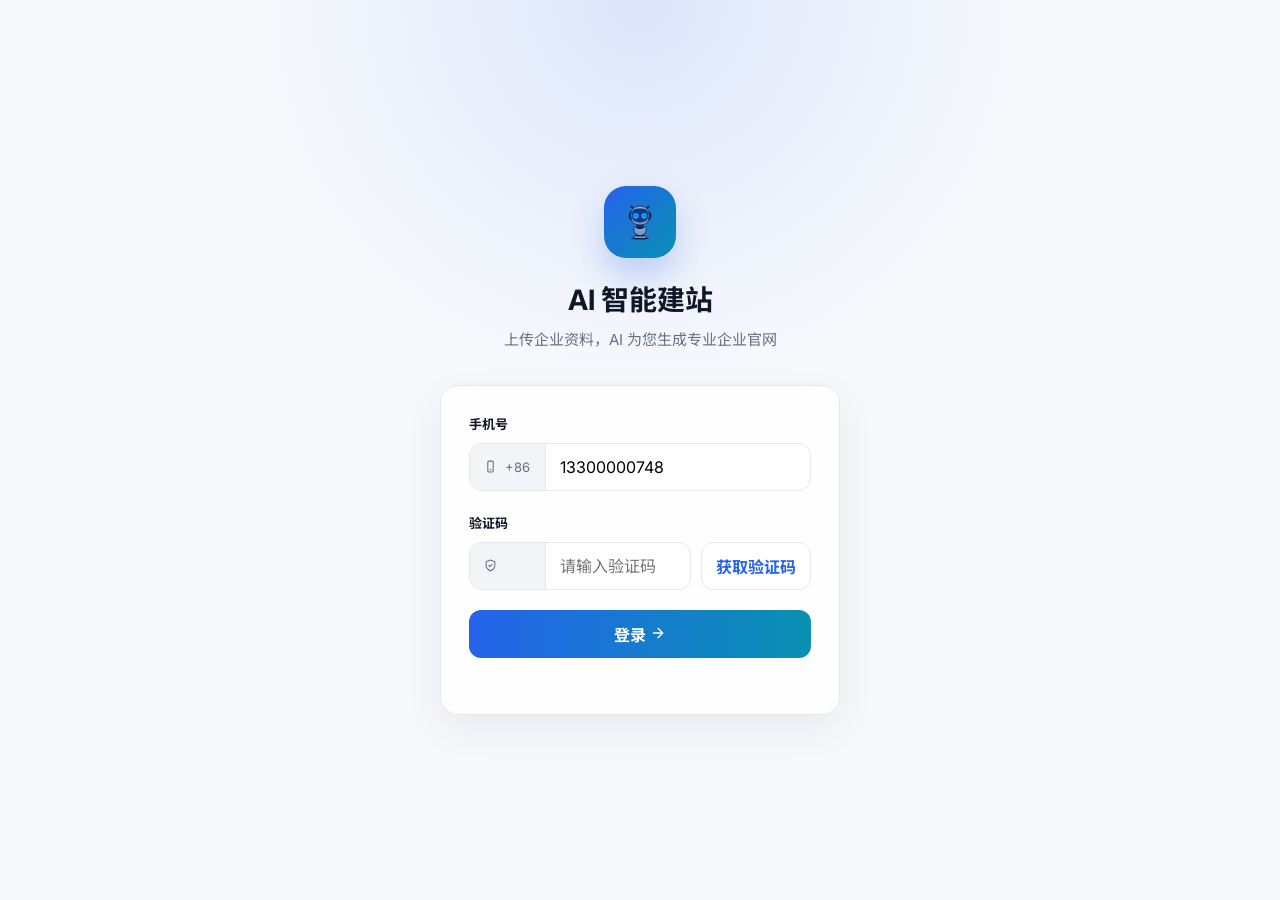
==== index.html @ 14f39efd "Add static AI site clone" ====
<!doctype html>
<html lang="zh-CN">
  <head>
    <meta charset="UTF-8" />
    <meta name="viewport" content="width=device-width, initial-scale=1.0" />
    <title>AI 智能建站</title>
    <meta name="description" content="AI 驱动的企业官网生成与发布平台" />
    <meta name="theme-color" content="#2a91f2" />
    <link rel="icon" href="assets/ai-avatar.png" />
    <link rel="stylesheet" href="style.css" />
  </head>
  <body>
    <div id="app"></div>
    <template id="icon-sprite">
      <svg xmlns="http://www.w3.org/2000/svg" style="display:none">
        <symbol id="i-phone" viewBox="0 0 24 24"><rect x="7" y="2" width="10" height="20" rx="2"/><path d="M11 18h2"/></symbol>
        <symbol id="i-shield" viewBox="0 0 24 24"><path d="M12 22s8-4 8-10V5l-8-3-8 3v7c0 6 8 10 8 10"/><path d="m9 12 2 2 4-4"/></symbol>
        <symbol id="i-arrow" viewBox="0 0 24 24"><path d="M5 12h14"/><path d="m12 5 7 7-7 7"/></symbol>
        <symbol id="i-spark" viewBox="0 0 24 24"><path d="M12 3 14.4 8.6 20 11l-5.6 2.4L12 19l-2.4-5.6L4 11l5.6-2.4Z"/><path d="M19 3v4"/><path d="M21 5h-4"/></symbol>
        <symbol id="i-book" viewBox="0 0 24 24"><path d="M4 19.5A2.5 2.5 0 0 1 6.5 17H20"/><path d="M4 4.5A2.5 2.5 0 0 1 6.5 2H20v20H6.5A2.5 2.5 0 0 1 4 19.5z"/></symbol>
        <symbol id="i-layout" viewBox="0 0 24 24"><rect x="3" y="3" width="18" height="18" rx="2"/><path d="M3 9h18"/><path d="M9 21V9"/></symbol>
        <symbol id="i-refresh" viewBox="0 0 24 24"><path d="M21 12a9 9 0 0 1-15.5 6.2L3 16"/><path d="M3 21v-5h5"/><path d="M3 12A9 9 0 0 1 18.5 5.8L21 8"/><path d="M21 3v5h-5"/></symbol>
        <symbol id="i-plus" viewBox="0 0 24 24"><path d="M12 5v14"/><path d="M5 12h14"/></symbol>
        <symbol id="i-globe" viewBox="0 0 24 24"><circle cx="12" cy="12" r="10"/><path d="M2 12h20"/><path d="M12 2a15.3 15.3 0 0 1 0 20"/><path d="M12 2a15.3 15.3 0 0 0 0 20"/></symbol>
        <symbol id="i-eye" viewBox="0 0 24 24"><path d="M2 12s3.5-7 10-7 10 7 10 7-3.5 7-10 7S2 12 2 12Z"/><circle cx="12" cy="12" r="3"/></symbol>
        <symbol id="i-user" viewBox="0 0 24 24"><path d="M20 21a8 8 0 0 0-16 0"/><circle cx="12" cy="7" r="4"/></symbol>
        <symbol id="i-log-out" viewBox="0 0 24 24"><path d="M9 21H5a2 2 0 0 1-2-2V5a2 2 0 0 1 2-2h4"/><path d="m16 17 5-5-5-5"/><path d="M21 12H9"/></symbol>
        <symbol id="i-close" viewBox="0 0 24 24"><path d="M18 6 6 18"/><path d="m6 6 12 12"/></symbol>
        <symbol id="i-upload" viewBox="0 0 24 24"><path d="M21 15v4a2 2 0 0 1-2 2H5a2 2 0 0 1-2-2v-4"/><path d="m17 8-5-5-5 5"/><path d="M12 3v12"/></symbol>
        <symbol id="i-send" viewBox="0 0 24 24"><path d="m22 2-7 20-4-9-9-4Z"/><path d="M22 2 11 13"/></symbol>
        <symbol id="i-chevron-down" viewBox="0 0 24 24"><path d="m6 9 6 6 6-6"/></symbol>
      </svg>
    </template>
    <script src="app.js"></script>
  </body>
</html>
---- style.css ----
@import url("https://fonts.googleapis.com/css2?family=Inter:wght@300;400;500;600;700;800&family=Noto+Sans+SC:wght@300;400;500;600;700;800&display=swap");

:root {
  --bg: #f6f8fc;
  --paper: #ffffff;
  --ink: #101828;
  --muted: #667085;
  --line: #e4e7ec;
  --soft: #f2f4f7;
  --blue: #2563eb;
  --cyan: #0891b2;
  --green: #17a56b;
  --amber: #d89000;
  --red: #d92d20;
  --shadow: 0 14px 40px rgba(16, 24, 40, .06);
}

* { box-sizing: border-box; }
html { scroll-behavior: smooth; }
html, body, #app { min-height: 100%; }
body {
  margin: 0;
  background: var(--bg);
  color: var(--ink);
  font-family: Inter, "Noto Sans SC", system-ui, sans-serif;
  -webkit-font-smoothing: antialiased;
  overflow-x: hidden;
}
button, input, textarea { font: inherit; }
button { cursor: pointer; }
.icon { width: 1em; height: 1em; fill: none; stroke: currentColor; stroke-width: 2; stroke-linecap: round; stroke-linejoin: round; }

.login-shell {
  position: relative;
  min-height: 100vh;
  display: flex;
  align-items: center;
  justify-content: center;
  padding: 44px 18px;
  background: radial-gradient(circle at 50% 0, rgba(37, 99, 235, .12), transparent 34%), var(--bg);
}
.login-card-wrap { width: min(400px, calc(100vw - 36px)); }
.brand-head { margin-bottom: 36px; text-align: center; }
.logo-box {
  display: grid;
  place-items: center;
  width: 72px;
  height: 72px;
  margin: 0 auto 20px;
  border-radius: 22px;
  background: linear-gradient(135deg, var(--blue), var(--cyan));
  box-shadow: 0 18px 34px rgba(37, 99, 235, .25);
}
.logo-box img { width: 44px; height: 44px; }
.brand-head h1 { margin: 0; font-size: 28px; }
.brand-head p { margin: 10px 0 0; color: var(--muted); font-size: 15px; }
.login-panel {
  padding: 28px;
  border: 1px solid var(--line);
  border-radius: 18px;
  background: rgba(255, 255, 255, .86);
  box-shadow: var(--shadow);
  backdrop-filter: blur(16px);
}
.form-block + .form-block { margin-top: 22px; }
.label { display: block; margin-bottom: 10px; font-size: 13px; font-weight: 700; }
.field-line {
  display: flex;
  align-items: center;
  overflow: hidden;
  height: 48px;
  border: 1px solid var(--line);
  border-radius: 12px;
  background: white;
}
.prefix {
  display: flex;
  align-items: center;
  gap: 8px;
  align-self: stretch;
  min-width: 76px;
  padding: 0 14px;
  border-right: 1px solid var(--line);
  color: var(--muted);
  background: var(--soft);
  font-size: 13px;
}
.field-line input { width: 100%; height: 100%; border: 0; outline: 0; padding: 0 14px; background: transparent; }
.code-row { display: grid; grid-template-columns: minmax(0, 1fr) 110px; gap: 10px; }
.ghost-btn, .primary-btn {
  min-height: 48px;
  border: 1px solid var(--line);
  border-radius: 12px;
  background: white;
  color: var(--blue);
  font-weight: 700;
}
.primary-btn {
  width: 100%;
  margin-top: 20px;
  border: 0;
  color: white;
  background: linear-gradient(90deg, var(--blue), var(--cyan));
}
.error { min-height: 18px; margin: 10px 0 0; color: var(--red); font-size: 12px; }

.app-header, .editor-header {
  position: sticky;
  top: 0;
  z-index: 50;
  display: flex;
  align-items: center;
  gap: 14px;
  min-height: 68px;
  padding: 0 28px;
  border-bottom: 1px solid var(--line);
  background: rgba(255, 255, 255, .92);
  backdrop-filter: blur(18px);
}
.brand-chip {
  display: inline-flex;
  align-items: center;
  gap: 9px;
  min-width: 148px;
  border: 0;
  background: transparent;
  color: var(--ink);
  font-weight: 800;
}
.brand-chip span {
  display: grid;
  place-items: center;
  width: 32px;
  height: 32px;
  border-radius: 10px;
  color: white;
  background: linear-gradient(135deg, #111827, var(--blue));
}
.top-nav {
  position: relative;
  display: flex;
  align-items: center;
  gap: 5px;
  flex: 1;
  min-width: 0;
  overflow: visible;
  padding: 6px;
  border: 1px solid var(--line);
  border-radius: 999px;
  background: var(--soft);
}
.nav-full,
.nav-visible {
  display: flex;
  align-items: center;
  gap: 5px;
  min-width: 0;
}
.nav-full {
  width: 100%;
  overflow: hidden;
}
.nav-compact {
  display: none;
  position: relative;
  align-items: center;
  justify-content: space-between;
  gap: 6px;
  width: 100%;
  min-width: 0;
}
.nav-visible {
  flex: 1;
  overflow: hidden;
}
.top-nav button {
  flex: 0 0 auto;
  min-height: 34px;
  padding: 0 14px;
  border: 0;
  border-radius: 999px;
  background: transparent;
  color: #475467;
  font-size: 13px;
  font-weight: 700;
  white-space: nowrap;
}
.top-nav button.active {
  color: var(--blue);
  background: white;
  box-shadow: 0 5px 14px rgba(16, 24, 40, .06);
}
.nav-menu-toggle {
  width: 36px;
  padding: 0;
  color: #344054;
  background: white;
  box-shadow: 0 5px 14px rgba(16, 24, 40, .06);
}
.nav-menu-toggle .icon {
  width: 18px;
  height: 18px;
  transition: transform .18s ease;
}
.top-nav.menu-open .nav-menu-toggle .icon {
  transform: rotate(180deg);
}
.nav-dropdown {
  position: absolute;
  top: calc(100% + 8px);
  right: 0;
  z-index: 80;
  display: none;
  min-width: 176px;
  padding: 7px;
  border: 1px solid var(--line);
  border-radius: 14px;
  background: white;
  box-shadow: 0 18px 42px rgba(16, 24, 40, .16);
}
.top-nav.menu-open .nav-dropdown {
  display: grid;
  gap: 4px;
}
.nav-dropdown button {
  width: 100%;
  justify-content: flex-start;
  border-radius: 10px;
  padding: 0 12px;
}
.notice-btn, .phone-mask, .logout-icon, .ghost, .primary {
  display: inline-flex;
  align-items: center;
  justify-content: center;
  min-height: 38px;
  border-radius: 10px;
  white-space: nowrap;
  font-size: 13px;
  font-weight: 700;
}
.notice-btn, .phone-mask, .ghost, .logout-icon {
  border: 1px solid var(--line);
  background: white;
  color: #475467;
}
.notice-btn { padding: 0 13px; }
.phone-mask { padding: 0 12px; color: var(--muted); }
.logout-icon { width: 38px; }
.ghost { padding: 0 14px; }
.primary {
  border: 0;
  color: white;
  padding: 0 16px;
  background: linear-gradient(90deg, var(--blue), var(--cyan));
  box-shadow: 0 12px 22px rgba(37, 99, 235, .16);
}
.slim { min-height: 34px; padding: 0 13px; font-size: 13px; }
.danger { color: var(--red); }

.app-main {
  width: min(1180px, calc(100vw - 48px));
  margin: 0 auto;
  padding: 30px 0 70px;
}
.page-head {
  display: flex;
  align-items: flex-start;
  justify-content: space-between;
  gap: 20px;
  margin-bottom: 12px;
}
.page-head h1 { margin: 0; font-size: 30px; line-height: 1.15; }
.page-head p { margin: 9px 0 0; color: var(--muted); font-size: 14px; }
.head-actions { display: flex; align-items: center; gap: 10px; }
.done-pill {
  display: inline-flex;
  align-items: center;
  min-height: 30px;
  padding: 0 10px;
  border-radius: 999px;
  color: var(--green);
  background: #eaf8f1;
  font-size: 13px;
  font-weight: 800;
}
.doc-count, .suggestion { color: var(--muted); font-size: 13px; }
.suggestion { margin: 0 0 14px; }

.source-intake {
  display: grid;
  grid-template-columns: minmax(0, 1fr) minmax(0, 1fr);
  gap: 14px;
  margin: 18px 0 14px;
}
.source-card {
  display: grid;
  align-content: start;
  gap: 12px;
  min-width: 0;
  min-height: 146px;
  padding: 16px 18px;
  border: 1px solid var(--line);
  border-radius: 16px;
  background: white;
  box-shadow: var(--shadow);
}
.url-source {
  background:
    linear-gradient(135deg, rgba(37, 99, 235, .08), transparent 44%),
    white;
}
.doc-source {
  background:
    linear-gradient(135deg, rgba(8, 145, 178, .1), transparent 48%),
    white;
}
.source-top {
  display: flex;
  align-items: flex-start;
  justify-content: space-between;
  gap: 14px;
}
.source-head {
  display: grid;
  grid-template-columns: 36px minmax(0, 1fr);
  gap: 10px;
  align-items: start;
  min-width: 0;
}
.source-head > b {
  display: grid;
  place-items: center;
  width: 36px;
  height: 36px;
  border-radius: 11px;
  color: white;
  background: linear-gradient(135deg, #111827, var(--blue));
  font-size: 12px;
}
.source-head h2 {
  margin: 0;
  font-size: 17px;
  line-height: 1.3;
}
.source-head p {
  margin: 4px 0 0;
  color: var(--muted);
  font-size: 13px;
  line-height: 1.45;
}
.manage-link {
  flex: 0 0 auto;
  min-height: 30px;
  padding: 0 10px;
  border: 1px solid rgba(37, 99, 235, .2);
  border-radius: 999px;
  background: #eef5ff;
  color: var(--blue);
  font-size: 12px;
  font-weight: 900;
}
.compact-source-row {
  display: grid;
  grid-template-columns: minmax(0, 1fr) 150px;
  gap: 12px;
  align-items: end;
}
.source-field {
  display: grid;
  gap: 6px;
}
.source-field span {
  color: #344054;
  font-size: 13px;
  font-weight: 800;
}
.source-field input,
.source-field textarea {
  min-width: 0;
  width: 100%;
  border: 1px solid var(--line);
  border-radius: 12px;
  outline: 0;
  background: rgba(255,255,255,.82);
  color: #344054;
}
.source-field input {
  height: 40px;
  padding: 0 13px;
}
.source-field textarea {
  min-height: 78px;
  resize: vertical;
  padding: 11px 13px;
  line-height: 1.55;
}
.document-drop {
  display: grid;
  place-items: center;
  gap: 4px;
  width: 100%;
  min-height: 66px;
  border: 1px dashed rgba(37, 99, 235, .36);
  border-radius: 12px;
  background: rgba(238, 245, 255, .72);
  color: var(--muted);
  text-align: center;
}
.document-drop strong {
  color: var(--ink);
  font-size: 14px;
}
.document-drop span {
  width: min(320px, 100%);
  font-size: 12px;
  line-height: 1.55;
}
.source-cta {
  width: 100%;
  min-height: 40px;
  border-radius: 12px;
  font-size: 14px;
  box-shadow: 0 14px 26px rgba(37, 99, 235, .2);
}
.source-actions {
  display: flex;
  align-items: flex-end;
  justify-content: space-between;
  gap: 12px;
  margin-top: auto;
}
.source-actions > div {
  display: flex;
  flex-wrap: wrap;
  gap: 7px;
  min-width: 0;
}
.source-actions span {
  flex-basis: 100%;
  color: var(--muted);
  font-size: 12px;
  font-weight: 800;
}
.source-actions em {
  display: inline-flex;
  align-items: center;
  min-height: 26px;
  padding: 0 9px;
  border-radius: 999px;
  color: #475467;
  background: var(--soft);
  font-size: 12px;
  font-style: normal;
  font-weight: 800;
}
.kb-actions {
  display: flex;
  align-items: center;
  gap: 10px;
  margin-bottom: 16px;
}
.url-helper {
  gap: 10px;
  padding: 0 14px;
}
.url-helper b { color: var(--ink); }
.url-helper span { color: var(--muted); }
.url-input {
  flex: 1;
  height: 38px;
  border: 1px solid var(--line);
  border-radius: 10px;
  padding: 0 13px;
  outline: 0;
}
.kb-layout {
  display: grid;
  grid-template-columns: 248px minmax(0, 1fr);
  gap: 16px;
  align-items: start;
}
.kb-workspace {
  margin-top: 14px;
}
.workspace-head {
  display: flex;
  align-items: flex-end;
  justify-content: space-between;
  gap: 16px;
  margin-bottom: 12px;
}
.workspace-head span {
  display: block;
  color: var(--blue);
  font-size: 12px;
  font-weight: 900;
}
.workspace-head h2 {
  margin: 4px 0 5px;
  font-size: 22px;
  line-height: 1.2;
}
.workspace-head p {
  margin: 0;
  color: var(--muted);
  font-size: 13px;
}
.manage-page {
  display: grid;
  gap: 14px;
  margin-top: 18px;
}
.manage-tools {
  display: flex;
  justify-content: flex-end;
  gap: 10px;
}
.manage-table {
  overflow: hidden;
  border: 1px solid var(--line);
  border-radius: 16px;
  background: white;
  box-shadow: var(--shadow);
}
.manage-row {
  display: grid;
  grid-template-columns: minmax(260px, 1.6fr) 120px 150px 150px 82px;
  gap: 12px;
  align-items: center;
  min-height: 58px;
  padding: 12px 16px;
  border-top: 1px solid var(--line);
  color: #475467;
  font-size: 13px;
}
.manage-row:first-child { border-top: 0; }
.manage-row.head {
  min-height: 42px;
  background: #f8fbff;
  color: var(--muted);
  font-size: 12px;
  font-weight: 900;
}
.manage-row strong {
  min-width: 0;
  overflow: hidden;
  color: var(--ink);
  text-overflow: ellipsis;
  white-space: nowrap;
}
.kb-side {
  position: sticky;
  top: 88px;
  display: grid;
  gap: 9px;
}
.kb-side button {
  position: relative;
  display: grid;
  gap: 7px;
  min-height: 76px;
  padding: 15px 16px;
  border: 1px solid var(--line);
  border-radius: 14px;
  background: white;
  text-align: left;
  box-shadow: 0 8px 24px rgba(16, 24, 40, .03);
}
.kb-side button.active {
  border-color: rgba(37, 99, 235, .35);
  background: #eef5ff;
}
.kb-side span { font-weight: 800; }
.kb-side small { color: var(--muted); }
.kb-side em {
  position: absolute;
  right: 14px;
  top: 15px;
  border-radius: 999px;
  padding: 2px 8px;
  color: var(--amber);
  background: #fff7e6;
  font-size: 11px;
  font-style: normal;
}
.kb-content, .panel, .prompt-card, .site-item {
  border: 1px solid var(--line);
  border-radius: 16px;
  background: white;
  box-shadow: var(--shadow);
}
.kb-content { min-width: 0; padding: 18px; }
.content-title {
  display: flex;
  justify-content: space-between;
  gap: 16px;
  align-items: flex-start;
  margin-bottom: 12px;
}
.content-title h2, .panel h2 { margin: 0; font-size: 20px; }
.content-title p { margin: 5px 0 0; color: var(--muted); font-size: 13px; }
.extract-row {
  display: grid;
  grid-template-columns: auto minmax(0, 1fr) auto;
  gap: 12px;
  align-items: center;
  padding: 12px;
  border: 1px dashed #cbd5e1;
  border-radius: 13px;
  background: #f8fbff;
  color: var(--muted);
  font-size: 13px;
}
.doc-strip {
  display: grid;
  gap: 8px;
  margin: 12px 0 20px;
}
.doc-strip div {
  display: grid;
  grid-template-columns: minmax(0, 1fr) auto auto;
  gap: 10px;
  align-items: center;
  padding: 10px 12px;
  border: 1px solid var(--line);
  border-radius: 10px;
  background: #fcfdff;
  font-size: 12px;
}
.doc-strip span, .doc-strip p { color: var(--muted); }
.doc-strip p { margin: 4px 0 0; font-size: 12px; }
.doc-strip button { border: 0; color: var(--red); background: transparent; font-size: 12px; }
.form-section {
  margin-top: 14px;
  padding-top: 14px;
  border-top: 1px solid var(--line);
}
.form-section.base,
.form-section.custom {
  min-width: 0;
  padding: 13px;
  border: 1px solid var(--line);
  border-radius: 14px;
  background: #fcfdff;
}
.form-section.custom {
  border-color: rgba(8, 145, 178, .28);
  background: linear-gradient(180deg, #f7fdff, #ffffff);
}
.form-section h3 { margin: 0 0 14px; font-size: 16px; }
.form-section h3 small { color: var(--muted); font-weight: 500; }
.field-block-head {
  display: flex;
  align-items: flex-start;
  justify-content: space-between;
  gap: 14px;
  margin-bottom: 10px;
}
.field-block-head h3 {
  margin: 0;
}
.field-block-head p {
  margin: 3px 0 0;
  color: var(--muted);
  font-size: 12px;
  line-height: 1.45;
}
.field-block-head > span {
  flex: 0 0 auto;
  min-height: 26px;
  padding: 5px 9px;
  border-radius: 999px;
  color: var(--blue);
  background: #eef5ff;
  font-size: 12px;
  font-weight: 900;
}
.custom .field-block-head > span {
  color: var(--cyan);
  background: #e8f8fb;
}
.form-grid {
  display: grid;
  grid-template-columns: repeat(2, minmax(0, 1fr));
  gap: 11px;
}
.field { display: grid; gap: 6px; }
.field.wide { grid-column: 1 / -1; }
.field span {
  display: flex;
  align-items: center;
  justify-content: space-between;
  gap: 8px;
  color: #344054;
  font-size: 13px;
  font-weight: 700;
}
.field span em {
  flex: 0 0 auto;
  max-width: 116px;
  overflow: hidden;
  padding: 2px 7px;
  border-radius: 999px;
  color: var(--muted);
  background: var(--soft);
  text-overflow: ellipsis;
  white-space: nowrap;
  font-size: 11px;
  font-style: normal;
}
.field textarea {
  width: 100%;
  min-height: 42px;
  resize: vertical;
  border: 1px solid var(--line);
  border-radius: 11px;
  outline: 0;
  background: #fcfcfd;
  padding: 9px 11px;
  line-height: 1.5;
  color: #344054;
}
.field.wide textarea { min-height: 74px; }
.image-manager { margin-top: 14px; }
.image-title {
  display: flex;
  align-items: center;
  justify-content: space-between;
  margin-bottom: 10px;
  color: #344054;
  font-weight: 800;
}
.image-grid {
  display: grid;
  grid-template-columns: repeat(4, minmax(0, 1fr));
  gap: 12px;
}
figure {
  position: relative;
  margin: 0;
  overflow: hidden;
  border: 1px solid var(--line);
  border-radius: 12px;
  background: #fcfdff;
}
.fake-img {
  display: grid;
  place-items: center;
  height: 112px;
  color: white;
  font-weight: 800;
  background: linear-gradient(135deg, #111827, #b91c1c);
}
figcaption { padding: 10px; }
figcaption b, figcaption span { display: block; }
figcaption b { font-size: 13px; }
figcaption span { margin-top: 4px; color: var(--muted); font-size: 12px; }
figure button {
  position: absolute;
  right: 8px;
  top: 8px;
  border: 0;
  border-radius: 999px;
  color: white;
  background: rgba(16, 24, 40, .58);
  font-size: 12px;
}
.upload-tile {
  display: grid;
  place-items: center;
  width: 100%;
  min-height: 108px;
  border: 1px dashed #cbd5e1;
  border-radius: 12px;
  background: #f8fbff;
  color: var(--muted);
}
.upload-tile b { color: var(--ink); }
.form-footer {
  display: flex;
  justify-content: flex-end;
  gap: 10px;
  margin-top: 22px;
}

.edit-layout {
  display: grid;
  grid-template-columns: 286px minmax(0, 1fr);
  gap: 16px;
}
.item-list {
  display: grid;
  align-content: start;
  gap: 8px;
  max-height: 640px;
  overflow: auto;
}
.item-list button {
  display: grid;
  grid-template-columns: 30px minmax(0, 1fr);
  gap: 8px;
  align-items: center;
  border: 1px solid var(--line);
  border-radius: 11px;
  background: white;
  padding: 10px;
  text-align: left;
}
.item-list button.active {
  border-color: rgba(37, 99, 235, .35);
  background: #eef5ff;
}
.item-list em {
  grid-column: 2;
  color: var(--red);
  font-size: 11px;
  font-style: normal;
}
.item-editor {
  min-width: 0;
  padding: 18px;
  border: 1px solid var(--line);
  border-radius: 14px;
  background: #fcfdff;
}
.editing {
  display: inline-flex;
  margin-bottom: 8px;
  color: var(--blue);
  font-size: 12px;
  font-weight: 800;
}
.item-editor h3 { margin: 0; font-size: 18px; }
.item-editor > p { margin: 5px 0 16px; color: var(--muted); font-size: 13px; }

.site-center {
  width: min(920px, 100%);
  margin: 0 auto;
  padding-top: 26px;
}
.site-hero { text-align: center; margin-bottom: 26px; }
.site-hero h1 { margin: 0; font-size: 32px; }
.site-hero p { margin: 9px 0 0; color: var(--muted); }
.prompt-card { padding: 20px; }
.prompt-card textarea {
  width: 100%;
  min-height: 130px;
  resize: vertical;
  border: 0;
  outline: 0;
  background: transparent;
  line-height: 1.7;
}
.prompt-actions {
  display: flex;
  align-items: center;
  justify-content: space-between;
  gap: 14px;
  margin-top: 12px;
  padding-top: 14px;
  border-top: 1px solid var(--line);
}
.prompt-actions > div { display: flex; gap: 8px; flex-wrap: wrap; }
.selected { color: var(--blue); border-color: rgba(37, 99, 235, .26); background: #eef5ff; }
.template-note { margin: 12px 0 36px; color: var(--muted); text-align: center; font-size: 12px; }
.site-list-head {
  display: flex;
  justify-content: space-between;
  align-items: center;
  margin-bottom: 14px;
}
.site-list-head span { color: var(--muted); }
.site-grid {
  display: grid;
  grid-template-columns: repeat(2, minmax(0, 1fr));
  gap: 14px;
}
.site-item {
  display: block;
  min-height: 154px;
  padding: 18px;
  text-align: left;
}
.site-item > span {
  display: inline-flex;
  padding: 3px 8px;
  border-radius: 7px;
  color: var(--amber);
  background: #fff7e6;
  font-size: 12px;
  font-weight: 800;
}
.site-item h3 { margin: 22px 0 18px; font-size: 17px; }
.site-item p { display: flex; justify-content: space-between; margin: 0; color: var(--muted); }

.stats-grid {
  display: grid;
  grid-template-columns: repeat(4, minmax(0, 1fr));
  gap: 14px;
  margin-bottom: 16px;
}
.stat, .panel {
  padding: 18px;
  border: 1px solid var(--line);
  border-radius: 14px;
  background: white;
  box-shadow: var(--shadow);
}
.stat span, .stat small { display: block; color: var(--muted); font-size: 12px; }
.stat strong { display: block; margin: 12px 0 8px; font-size: 32px; }
.stat.good strong { color: var(--green); }
.stat.warn strong { color: var(--amber); }
.grid-2 {
  display: grid;
  grid-template-columns: repeat(2, minmax(0, 1fr));
  gap: 16px;
}
.grid-pages {
  display: grid;
  grid-template-columns: 270px minmax(0, 1fr);
  gap: 16px;
}
.template-picker {
  display: grid;
  grid-template-columns: repeat(5, minmax(0, 1fr));
  gap: 10px;
  margin: 16px 0 14px;
}
.template-option {
  display: grid;
  grid-template-columns: 42px minmax(0, 1fr);
  gap: 10px;
  min-height: 116px;
  padding: 12px;
  border: 1px solid var(--line);
  border-radius: 12px;
  background: white;
  box-shadow: var(--shadow);
  text-align: left;
  transition: border-color .18s ease, transform .18s ease, box-shadow .18s ease;
}
.template-option:hover {
  transform: translateY(-1px);
  border-color: rgba(37, 99, 235, .24);
}
.template-option.active {
  border-color: rgba(37, 99, 235, .48);
  background: linear-gradient(180deg, #ffffff, #f2f7ff);
  box-shadow: 0 18px 42px rgba(37, 99, 235, .12);
}
.template-thumb {
  display: grid;
  grid-template-rows: 15px minmax(0, 1fr);
  gap: 5px;
  width: 42px;
  height: 74px;
  padding: 5px;
  border: 1px solid #d0d5dd;
  border-radius: 9px;
  background: #fbfcff;
}
.template-thumb b {
  border-radius: 5px;
  background: linear-gradient(90deg, rgba(37, 99, 235, .78), rgba(8, 145, 178, .72));
}
.template-thumb span {
  display: grid;
  align-content: start;
  gap: 4px;
}
.template-thumb i {
  display: block;
  height: 5px;
  border-radius: 99px;
  background: #d9e1ef;
}
.template-option-copy {
  min-width: 0;
}
.template-option-copy em {
  display: inline-flex;
  align-items: center;
  max-width: 100%;
  min-height: 20px;
  padding: 0 7px;
  border-radius: 999px;
  color: var(--blue);
  background: #eef5ff;
  font-size: 11px;
  font-style: normal;
  font-weight: 800;
}
.template-option h3 {
  margin: 7px 0 5px;
  font-size: 14px;
  line-height: 1.25;
}
.template-option p {
  margin: 0;
  color: var(--muted);
  font-size: 12px;
  line-height: 1.45;
  display: -webkit-box;
  min-height: 34px;
  overflow: hidden;
  -webkit-line-clamp: 2;
  -webkit-box-orient: vertical;
}
.template-option small {
  display: block;
  margin-top: 7px;
  color: #475467;
  font-size: 11px;
  font-weight: 800;
}
.page-template-workbench {
  display: grid;
  grid-template-columns: 286px minmax(0, 1fr);
  gap: 16px;
  align-items: start;
}
.template-channel-list {
  position: sticky;
  top: 88px;
  display: grid;
  gap: 9px;
  padding: 14px;
  border: 1px solid var(--line);
  border-radius: 16px;
  background: white;
  box-shadow: var(--shadow);
}
.template-side-head {
  padding: 4px 4px 10px;
  border-bottom: 1px solid var(--line);
  margin-bottom: 4px;
}
.template-side-head span,
.structure-head span,
.structure-status b {
  display: block;
  color: var(--muted);
  font-size: 12px;
  font-weight: 800;
}
.template-side-head strong {
  display: block;
  margin-top: 5px;
  font-size: 15px;
}
.template-channel-list button {
  display: grid;
  grid-template-columns: 34px minmax(0, 1fr);
  gap: 4px 9px;
  align-items: center;
  padding: 12px;
  border: 1px solid var(--line);
  border-radius: 12px;
  background: #fcfdff;
  text-align: left;
}
.template-channel-list button.active {
  border-color: rgba(37, 99, 235, .38);
  background: #eef5ff;
}
.template-channel-list b {
  grid-row: 1 / 3;
  display: grid;
  place-items: center;
  width: 30px;
  height: 30px;
  border-radius: 9px;
  color: #475467;
  background: var(--soft);
  font-size: 12px;
}
.template-channel-list button.active b {
  color: white;
  background: var(--blue);
}
.template-channel-list span { font-weight: 800; }
.template-channel-list small { color: var(--muted); }
.structure-preview {
  border: 1px solid var(--line);
  border-radius: 16px;
  background: white;
  box-shadow: var(--shadow);
  overflow: hidden;
}
.structure-head {
  display: flex;
  justify-content: space-between;
  gap: 20px;
  padding: 22px;
  border-bottom: 1px solid var(--line);
  background: #fbfcff;
}
.structure-head h2 {
  margin: 6px 0 7px;
  font-size: 24px;
}
.structure-head p,
.structure-status span {
  margin: 0;
  color: var(--muted);
  font-size: 13px;
  line-height: 1.65;
}
.structure-status {
  flex: 0 0 280px;
  padding: 13px;
  border: 1px solid var(--line);
  border-radius: 12px;
  background: white;
}
.structure-status b {
  color: var(--blue);
}
.site-preview-page {
  display: grid;
  gap: 16px;
  padding: 20px;
  background: #fff;
}
.site-block {
  display: grid;
  gap: 14px;
  padding: 18px;
  border: 1px solid #d7dce5;
  border-radius: 14px;
  background: #fff;
  box-shadow: 0 8px 20px rgba(16, 24, 40, .04);
}
.site-block-title {
  display: grid;
  gap: 7px;
}
.site-block-title small {
  width: fit-content;
  padding: 4px 8px;
  border-radius: 999px;
  color: var(--blue);
  background: #eef5ff;
  font-size: 11px;
  font-weight: 800;
}
.site-block-title h3 {
  margin: 0;
  font-size: 18px;
  line-height: 1.35;
}
.site-block-title p {
  margin: 0;
  color: #344054;
  font-size: 14px;
  line-height: 1.7;
}
.site-hero,
.site-split {
  grid-template-columns: minmax(0, 1.05fr) minmax(260px, .95fr);
  align-items: center;
}
.site-split {
  grid-template-columns: minmax(240px, .85fr) minmax(0, 1fr);
}
.site-split.reverse .preview-image { order: 2; }
.preview-image {
  overflow: hidden;
  min-height: 190px;
  margin: 0;
  border-radius: 12px;
  background: #eef2f7;
}
.site-hero .preview-image { min-height: 250px; }
.preview-image img,
.preview-card img {
  display: block;
  width: 100%;
  height: 100%;
  object-fit: cover;
}
.preview-chip-row {
  display: flex;
  flex-wrap: wrap;
  gap: 8px;
}
.preview-chip-row span {
  display: inline-flex;
  min-height: 28px;
  align-items: center;
  padding: 0 10px;
  border-radius: 999px;
  color: #344054;
  background: #f2f4f7;
  font-size: 12px;
  font-weight: 800;
}
.preview-stats,
.preview-card-grid,
.preview-steps,
.preview-form-grid {
  display: grid;
  grid-template-columns: repeat(3, minmax(0, 1fr));
  gap: 10px;
}
.preview-stats div,
.preview-steps div {
  padding: 14px;
  border: 1px solid var(--line);
  border-radius: 12px;
  background: #fbfcff;
}
.preview-stats b {
  display: block;
  color: var(--blue);
  font-size: 28px;
  line-height: 1;
}
.preview-stats span,
.preview-steps span {
  display: block;
  margin-top: 8px;
  color: var(--muted);
  font-size: 12px;
}
.preview-card-grid.media { grid-template-columns: repeat(3, minmax(0, 1fr)); }
.preview-card {
  overflow: hidden;
  border: 1px solid var(--line);
  border-radius: 12px;
  background: #fbfcff;
}
.preview-card img {
  height: 126px;
  border-bottom: 1px solid var(--line);
}
.preview-card h4 {
  margin: 12px 12px 5px;
  font-size: 14px;
}
.preview-card p {
  margin: 0 12px 13px;
  color: var(--muted);
  font-size: 12px;
  line-height: 1.55;
}
.preview-article-list {
  display: grid;
  gap: 10px;
}
.preview-article-list .preview-card {
  display: grid;
  grid-template-columns: 150px minmax(0, 1fr);
  align-items: center;
}
.preview-article-list .preview-card img {
  height: 104px;
  border-right: 1px solid var(--line);
  border-bottom: 0;
}
.preview-faq {
  display: grid;
  gap: 8px;
}
.preview-faq details {
  border: 1px solid var(--line);
  border-radius: 11px;
  background: #fbfcff;
  padding: 12px 14px;
}
.preview-faq summary {
  color: #1d2939;
  font-weight: 800;
}
.preview-faq p {
  margin: 8px 0 0;
  color: var(--muted);
  font-size: 13px;
  line-height: 1.6;
}
.site-cta,
.site-contact {
  background: linear-gradient(135deg, #f8fbff, #ffffff);
}
.preview-contact-list {
  display: grid;
  gap: 8px;
}
.preview-contact-list span,
.preview-form-grid span {
  padding: 11px 12px;
  border: 1px solid var(--line);
  border-radius: 10px;
  background: #fbfcff;
  color: #344054;
  font-size: 13px;
  font-weight: 700;
}
.preview-form-grid {
  grid-template-columns: repeat(2, minmax(0, 1fr));
}
.structure-next {
  display: flex;
  align-items: center;
  justify-content: space-between;
  gap: 18px;
  padding: 18px 22px;
  border-top: 1px solid var(--line);
  background: #f8fbff;
}
.structure-next b,
.structure-next span {
  display: block;
}
.structure-next span {
  margin-top: 5px;
  color: var(--muted);
  font-size: 13px;
}
.tree { display: grid; gap: 8px; }
.tree h2 { margin-bottom: 8px; }
.tree button {
  border: 1px solid var(--line);
  border-radius: 10px;
  background: white;
  padding: 10px 12px;
  text-align: left;
}
.tree button.active { color: var(--blue); background: #eef5ff; border-color: rgba(37, 99, 235, .28); }
table { width: 100%; border-collapse: collapse; font-size: 13px; }
td, th { padding: 13px 10px; border-bottom: 1px solid var(--line); text-align: left; }
.link { border: 0; color: var(--blue); background: transparent; font-weight: 800; }
.queue {
  padding: 13px 14px;
  margin-top: 10px;
  border: 1px solid var(--line);
  border-radius: 11px;
  background: #fcfdff;
}
.queue.selected { border-color: rgba(37, 99, 235, .35); background: #eef5ff; }
.queue b, .queue span { display: block; }
.queue span { margin-top: 5px; color: var(--muted); font-size: 12px; }
.progress-row {
  display: grid;
  grid-template-columns: 150px 44px minmax(0, 1fr);
  gap: 10px;
  align-items: center;
  padding: 10px 0;
  color: var(--muted);
  font-size: 12px;
}
.bar { height: 8px; overflow: hidden; border-radius: 999px; background: #e7edf5; }
.bar i { display: block; height: 100%; background: var(--blue); }
.bar .ok { background: var(--green); }
.bar .mid { background: var(--amber); }
.bar .bad { background: var(--red); }
.domain-card, .dns-box, .company-card {
  padding: 15px;
  border-radius: 12px;
  background: #eef5ff;
  margin-top: 12px;
}
.domain-card b, .domain-card small, .domain-card span { display: block; }
.checklist { display: grid; align-content: start; gap: 12px; }
.chart {
  display: flex;
  align-items: end;
  gap: 12px;
  height: 290px;
  padding: 16px;
  border: 1px solid var(--line);
  border-radius: 12px;
  background: #f8fbff;
}
.chart i {
  flex: 1;
  border-radius: 8px 8px 0 0;
  background: linear-gradient(180deg, var(--cyan), var(--blue));
}
.company-card { color: white; background: linear-gradient(135deg, #111827, var(--blue)); }

.modal {
  position: fixed;
  inset: 0;
  z-index: 100;
  display: none;
  align-items: center;
  justify-content: center;
  padding: 24px;
  background: rgba(16, 24, 40, .42);
  backdrop-filter: blur(6px);
}
.modal.open { display: flex; }
.modal-panel {
  width: min(900px, 100%);
  max-height: 88vh;
  overflow: auto;
  border-radius: 18px;
  background: white;
  box-shadow: 0 25px 70px rgba(16, 24, 40, .2);
}
.modal-head {
  display: flex;
  justify-content: space-between;
  gap: 16px;
  padding: 22px 24px 0;
}
.modal-head h2, .modal-head h3 { margin: 0; }
.modal-head p { margin: 6px 0 0; color: var(--muted); }
.icon-btn {
  width: 36px;
  height: 36px;
  border: 1px solid var(--line);
  border-radius: 10px;
  background: white;
}
.template-choice-grid {
  display: grid;
  grid-template-columns: repeat(2, minmax(0, 1fr));
  gap: 18px;
  padding: 22px 24px;
}
.template-choice {
  padding: 14px;
  border: 1px solid var(--line);
  border-radius: 14px;
  cursor: pointer;
}
.template-choice.active { border-color: var(--blue); background: #eef5ff; }
.template-shot {
  display: grid;
  place-items: center;
  height: 150px;
  border-radius: 12px;
  color: white;
  background: linear-gradient(135deg, #111827, #991b1b);
  font-weight: 900;
}
.template-choice h3 { margin: 13px 0 6px; }
.template-choice b, .template-choice p { display: block; color: var(--muted); font-size: 13px; }
.template-choice div:last-of-type {
  display: flex;
  gap: 6px;
  flex-wrap: wrap;
  margin: 12px 0;
}
.template-choice div:last-of-type span {
  padding: 4px 8px;
  border-radius: 999px;
  background: var(--soft);
  color: var(--muted);
  font-size: 12px;
}
.modal-actions {
  display: flex;
  justify-content: flex-end;
  gap: 10px;
  padding: 0 24px 24px;
}
.captcha-panel { width: min(390px, 100%); padding: 24px; }
.captcha-img {
  display: grid;
  place-items: center;
  height: 64px;
  margin: 12px 0;
  border-radius: 12px;
  background: repeating-linear-gradient(-18deg, #eef7ff, #eef7ff 8px, #fff 8px, #fff 16px);
  color: var(--blue);
  font: 800 26px ui-monospace, SFMono-Regular, monospace;
  letter-spacing: 5px;
}

.editor-header {
  justify-content: space-between;
}
.editor-header > strong { flex: 1; }
.editor-header > div { display: flex; align-items: center; gap: 10px; }
.back-btn {
  width: 38px;
  height: 38px;
  border: 1px solid var(--line);
  border-radius: 10px;
  background: white;
  transform: rotate(180deg);
}
.editor-main {
  display: grid;
  grid-template-columns: 420px minmax(0, 1fr);
  min-height: calc(100vh - 68px);
}
.assistant-pane {
  display: flex;
  flex-direction: column;
  min-height: calc(100vh - 68px);
  border-right: 1px solid var(--line);
  background: white;
  padding: 20px;
}
.assistant-pane h2 { margin: 0; }
.assistant-pane > p { margin: 6px 0 16px; color: var(--muted); font-size: 13px; }
.chat-list {
  flex: 1;
  overflow: auto;
  display: grid;
  align-content: start;
  gap: 12px;
  padding-right: 4px;
}
.chat {
  display: flex;
  gap: 10px;
  max-width: 100%;
  color: #344054;
  font-size: 13px;
  line-height: 1.65;
}
.chat.user span {
  margin-left: auto;
  color: white;
  background: var(--blue);
}
.chat span {
  display: block;
  padding: 11px 13px;
  border-radius: 14px;
  background: var(--soft);
}
.chat img { width: 28px; height: 28px; border-radius: 8px; background: var(--blue); }
.quick-actions {
  display: flex;
  gap: 8px;
  flex-wrap: wrap;
  margin: 16px 0 12px;
}
.quick-actions button {
  min-height: 32px;
  border: 1px solid var(--line);
  border-radius: 999px;
  background: white;
  padding: 0 12px;
  color: #475467;
  font-size: 12px;
  font-weight: 800;
}
.quick-actions .pressed { color: var(--blue); background: #eef5ff; border-color: rgba(37, 99, 235, .25); }
.composer {
  display: grid;
  grid-template-columns: auto minmax(0, 1fr) auto;
  gap: 8px;
}
.composer button {
  border: 1px solid var(--line);
  border-radius: 10px;
  background: white;
  padding: 0 10px;
}
.composer textarea {
  min-height: 44px;
  max-height: 100px;
  resize: vertical;
  border: 1px solid var(--line);
  border-radius: 10px;
  padding: 10px;
  outline: 0;
}
.preview-pane {
  min-width: 0;
  overflow: auto;
  padding: 24px;
  background: #e9eef5;
}
.web-preview {
  width: 1180px;
  min-height: 1200px;
  margin: 0 auto;
  background: #080b10;
  color: white;
  box-shadow: 0 18px 50px rgba(16, 24, 40, .22);
}
.web-preview nav {
  display: flex;
  align-items: center;
  gap: 26px;
  min-height: 74px;
  padding: 0 44px;
  border-bottom: 1px solid rgba(255,255,255,.1);
}
.web-preview nav b { margin-right: auto; color: #fff; }
.web-preview nav span { color: #d0d5dd; font-size: 13px; }
.web-preview nav em { color: #ef4444; font-style: normal; font-weight: 800; }
.red-hero {
  min-height: 470px;
  padding: 90px 70px;
  background: radial-gradient(circle at 74% 38%, rgba(185, 28, 28, .45), transparent 30%), linear-gradient(135deg, #111827, #0b0d12);
}
.red-hero small, .preview-section small { color: #ef4444; font-weight: 900; letter-spacing: .16em; }
.red-hero h1 { max-width: 760px; margin: 18px 0 20px; font-size: 52px; line-height: 1.08; }
.red-hero p { color: #d0d5dd; font-size: 20px; }
.red-hero button, .quote button {
  margin: 28px 10px 0 0;
  border: 1px solid #ef4444;
  border-radius: 999px;
  background: #ef4444;
  color: white;
  padding: 12px 22px;
  font-weight: 800;
}
.red-hero button + button { background: transparent; }
.preview-section {
  padding: 60px 70px;
  background: white;
  color: #111827;
}
.preview-section.dark { background: #111827; color: white; }
.preview-section h2 { margin: 8px 0 28px; font-size: 34px; }
.adv-grid, .product-preview-grid, .scenario-grid {
  display: grid;
  grid-template-columns: repeat(4, 1fr);
  gap: 16px;
}
.adv-grid div, .product-preview-grid div, .scenario-grid div {
  min-height: 150px;
  padding: 20px;
  border: 1px solid rgba(148, 163, 184, .25);
  border-radius: 12px;
  background: rgba(255,255,255,.04);
}
.preview-section:not(.dark) .adv-grid div,
.preview-section:not(.dark) .scenario-grid div { background: #f8fafc; }
.product-preview-grid { grid-template-columns: repeat(5, 1fr); }
.product-preview-grid h3 { font-size: 16px; }
.quote {
  display: flex;
  align-items: center;
  gap: 30px;
  padding: 54px 70px;
  background: linear-gradient(135deg, #991b1b, #111827);
}
.quote h2 { flex: 1; margin: 0; }
.quote b { font-size: 24px; }

@media (max-width: 980px) {
  .app-header { flex-wrap: wrap; padding: 12px 16px; }
  .top-nav { order: 3; flex-basis: 100%; }
  .notice-btn, .phone-mask { display: none; }
  .app-main { width: calc(100vw - 28px); }
  .kb-layout, .edit-layout, .editor-main, .grid-2, .grid-pages, .page-template-workbench { grid-template-columns: 1fr; }
  .kb-side { position: static; grid-template-columns: repeat(2, 1fr); }
  .template-channel-list { position: static; }
  .template-picker { grid-template-columns: repeat(2, minmax(0, 1fr)); }
  .source-intake { grid-template-columns: 1fr; }
  .site-hero,
  .site-split,
  .preview-card-grid,
  .preview-card-grid.media,
  .preview-stats,
  .preview-steps { grid-template-columns: 1fr; }
  .site-split.reverse .preview-image { order: 0; }
  .stats-grid, .site-grid, .template-choice-grid, .form-grid, .image-grid { grid-template-columns: 1fr; }
  .manage-table { overflow-x: auto; }
  .manage-row { min-width: 820px; }
  .preview-pane { padding: 12px; }
  .web-preview { width: 960px; }
}

@media (max-width: 760px) {
  .top-nav {
    padding: 5px;
    overflow: visible;
  }
  .nav-full { display: none; }
  .nav-compact { display: flex; }
  .nav-visible button {
    flex: 1 1 0;
    min-width: 0;
    padding: 0 8px;
    overflow: hidden;
    text-overflow: ellipsis;
  }
}

@media (max-width: 620px) {
  .template-picker { grid-template-columns: 1fr; }
  .page-head, .head-actions, .source-top, .workspace-head, .field-block-head { display: grid; }
  .compact-source-row { grid-template-columns: 1fr; }
  .head-actions .primary,
  .source-cta { width: 100%; }
  .page-head h1 { font-size: 28px; }
  .source-head h2 { font-size: 17px; }
  .kb-content { padding: 16px; }
  .source-card { min-height: auto; }
  .structure-head,
  .structure-next { display: grid; }
  .structure-status { flex-basis: auto; }
  .preview-article-list .preview-card,
  .preview-form-grid { grid-template-columns: 1fr; }
  .preview-article-list .preview-card img { border-right: 0; border-bottom: 1px solid var(--line); }
}
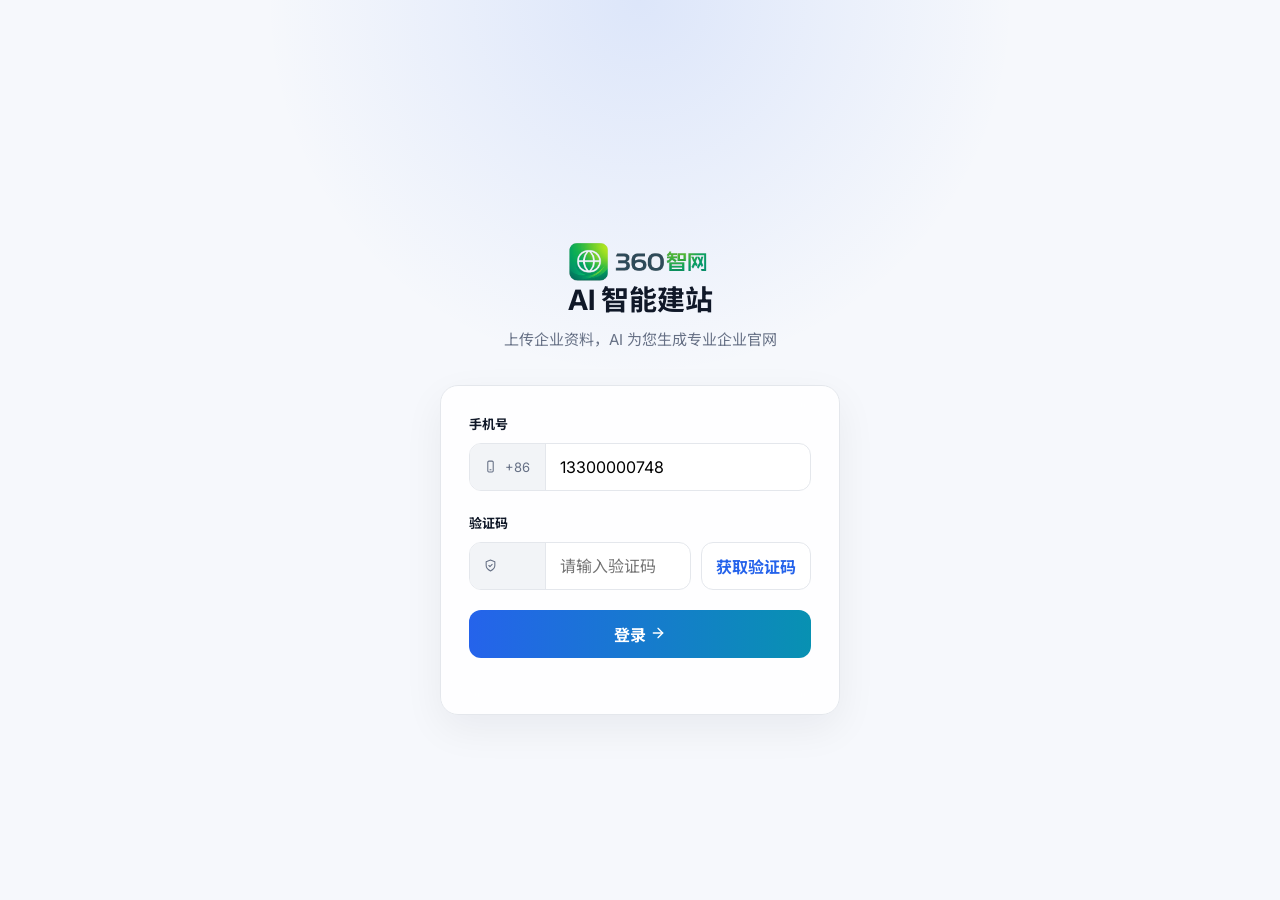
==== commit 6d224803: "Replace backend logo with provided 360 image" ====
--- a/index.html
+++ b/index.html
@@ -6,7 +6,7 @@
     <title>AI 智能建站</title>
     <meta name="description" content="AI 驱动的企业官网生成与发布平台" />
     <meta name="theme-color" content="#2a91f2" />
-    <link rel="icon" href="assets/ai-avatar.png" />
+    <link rel="icon" href="assets/360-zhiwang-logo.png" />
     <link rel="stylesheet" href="style.css" />
   </head>
   <body>
--- a/style.css
+++ b/style.css
@@ -52,6 +52,19 @@
   box-shadow: 0 18px 34px rgba(37, 99, 235, .25);
 }
 .logo-box img { width: 44px; height: 44px; }
+.logo-box-wide {
+  width: 240px;
+  height: 72px;
+  border-radius: 18px;
+  background: transparent;
+  box-shadow: none;
+}
+.logo-box-wide img {
+  width: 100%;
+  height: 100%;
+  object-fit: cover;
+  object-position: center;
+}
 .brand-head h1 { margin: 0; font-size: 28px; }
 .brand-head p { margin: 10px 0 0; color: var(--muted); font-size: 15px; }
 .login-panel {
@@ -117,15 +130,37 @@
   background: rgba(255, 255, 255, .92);
   backdrop-filter: blur(18px);
 }
+.app-header {
+  display: grid;
+  grid-template-columns: auto auto minmax(0, 1fr) auto;
+}
+.app-header .top-nav {
+  justify-self: start;
+}
+.app-header .phone-mask {
+  justify-self: end;
+}
 .brand-chip {
   display: inline-flex;
   align-items: center;
   gap: 9px;
-  min-width: 148px;
+  min-width: 168px;
+  height: 44px;
   border: 0;
   background: transparent;
   color: var(--ink);
   font-weight: 800;
+  justify-self: start;
+}
+.brand-chip img {
+  width: 168px;
+  height: 44px;
+  border-radius: 9px;
+  object-fit: cover;
+  object-position: center;
+}
+.app-header .logout-icon {
+  justify-self: end;
 }
 .brand-chip span {
   display: grid;
@@ -141,7 +176,9 @@
   display: flex;
   align-items: center;
   gap: 5px;
-  flex: 1;
+  flex: 0 1 auto;
+  width: max-content;
+  max-width: min(100%, 760px);
   min-width: 0;
   overflow: visible;
   padding: 6px;
@@ -157,7 +194,8 @@
   min-width: 0;
 }
 .nav-full {
-  width: 100%;
+  width: max-content;
+  max-width: 100%;
   overflow: hidden;
 }
 .nav-compact {
@@ -291,6 +329,31 @@
   grid-template-columns: minmax(0, 1fr) minmax(0, 1fr);
   gap: 14px;
   margin: 18px 0 14px;
+}
+.knowledge-return-bar {
+  display: flex;
+  align-items: center;
+  justify-content: space-between;
+  gap: 18px;
+  margin: 14px 0;
+  padding: 14px 16px;
+  border: 1px solid rgba(37, 99, 235, .24);
+  border-radius: 14px;
+  background: linear-gradient(135deg, #eef5ff, #f8fbff);
+  box-shadow: 0 12px 28px rgba(37, 99, 235, .08);
+}
+.knowledge-return-bar b,
+.knowledge-return-bar span {
+  display: block;
+}
+.knowledge-return-bar b {
+  color: var(--ink);
+  font-size: 14px;
+}
+.knowledge-return-bar span {
+  margin-top: 4px;
+  color: var(--muted);
+  font-size: 13px;
 }
 .source-card {
   display: grid;
@@ -833,66 +896,153 @@
 .item-editor h3 { margin: 0; font-size: 18px; }
 .item-editor > p { margin: 5px 0 16px; color: var(--muted); font-size: 13px; }
 
-.site-center {
-  width: min(920px, 100%);
-  margin: 0 auto;
-  padding-top: 26px;
-}
-.site-hero { text-align: center; margin-bottom: 26px; }
-.site-hero h1 { margin: 0; font-size: 32px; }
-.site-hero p { margin: 9px 0 0; color: var(--muted); }
-.prompt-card { padding: 20px; }
-.prompt-card textarea {
-  width: 100%;
-  min-height: 130px;
-  resize: vertical;
-  border: 0;
-  outline: 0;
-  background: transparent;
-  line-height: 1.7;
-}
-.prompt-actions {
-  display: flex;
-  align-items: center;
+.site-workbench {
+  display: grid;
+  gap: 18px;
+  padding-top: 8px;
+}
+.selected { color: var(--blue); border-color: rgba(37, 99, 235, .26); background: #eef5ff; }
+.site-list-head {
+  display: flex;
   justify-content: space-between;
+  align-items: flex-end;
+  gap: 18px;
+  margin-bottom: 0;
+}
+.site-list-head span {
+  display: inline-flex;
+  margin-bottom: 6px;
+  color: var(--blue);
+  font-size: 12px;
+  font-weight: 900;
+}
+.site-list-head h1 {
+  margin: 0;
+  font-size: 30px;
+  line-height: 1.15;
+}
+.site-list-head h1 small {
+  color: var(--muted);
+  font-size: .58em;
+  font-weight: 700;
+}
+.site-list-head p {
+  max-width: 620px;
+  margin: 9px 0 0;
+  color: var(--muted);
+  font-size: 14px;
+  line-height: 1.55;
+}
+.site-grid {
+  display: grid;
+  grid-template-columns: repeat(3, minmax(0, 1fr));
   gap: 14px;
-  margin-top: 12px;
+}
+.site-item {
+  display: grid;
+  align-content: space-between;
+  min-width: 0;
+  min-height: 210px;
+  padding: 18px;
+  text-align: left;
+  transition: transform .18s ease, border-color .18s ease, box-shadow .18s ease;
+}
+.site-item:hover {
+  transform: translateY(-2px);
+  border-color: rgba(37, 99, 235, .28);
+  box-shadow: 0 20px 46px rgba(16, 24, 40, .09);
+}
+.site-create-card {
+  position: relative;
+  overflow: hidden;
+  border-color: rgba(37, 99, 235, .24);
+  background:
+    linear-gradient(135deg, rgba(37, 99, 235, .08), transparent 45%),
+    linear-gradient(180deg, #ffffff, #f6faff);
+}
+.site-create-card b {
+  display: grid;
+  place-items: center;
+  width: 42px;
+  height: 42px;
+  border-radius: 13px;
+  color: white;
+  background: linear-gradient(135deg, var(--blue), var(--cyan));
+  box-shadow: 0 14px 26px rgba(37, 99, 235, .2);
+}
+.site-create-card b .icon {
+  width: 20px;
+  height: 20px;
+}
+.site-create-card h3,
+.owned-site-card h3 {
+  min-width: 0;
+  margin: 18px 0 8px;
+  color: var(--ink);
+  font-size: 18px;
+  line-height: 1.35;
+}
+.site-create-card p,
+.owned-site-card p {
+  margin: 0;
+  color: var(--muted);
+  font-size: 13px;
+  line-height: 1.55;
+}
+.site-create-card > span {
+  display: inline-flex;
+  width: fit-content;
+  margin-top: 18px;
+  padding: 6px 10px;
+  border-radius: 999px;
+  color: var(--blue);
+  background: #eef5ff;
+  font-size: 12px;
+  font-weight: 900;
+}
+.site-card-top {
+  display: flex;
+  align-items: center;
+  justify-content: space-between;
+  gap: 10px;
+}
+.site-card-top span {
+  display: inline-flex;
+  padding: 4px 9px;
+  border-radius: 999px;
+  color: var(--amber);
+  background: #fff7e6;
+  font-size: 12px;
+  font-weight: 800;
+}
+.site-card-top small {
+  min-width: 0;
+  overflow: hidden;
+  color: var(--muted);
+  text-overflow: ellipsis;
+  white-space: nowrap;
+  font-size: 12px;
+  font-weight: 800;
+}
+.site-card-meta {
+  display: grid;
+  grid-template-columns: auto auto auto auto minmax(0, 1fr);
+  gap: 6px;
+  align-items: baseline;
+  margin-top: 18px;
   padding-top: 14px;
   border-top: 1px solid var(--line);
-}
-.prompt-actions > div { display: flex; gap: 8px; flex-wrap: wrap; }
-.selected { color: var(--blue); border-color: rgba(37, 99, 235, .26); background: #eef5ff; }
-.template-note { margin: 12px 0 36px; color: var(--muted); text-align: center; font-size: 12px; }
-.site-list-head {
-  display: flex;
-  justify-content: space-between;
-  align-items: center;
-  margin-bottom: 14px;
-}
-.site-list-head span { color: var(--muted); }
-.site-grid {
-  display: grid;
-  grid-template-columns: repeat(2, minmax(0, 1fr));
-  gap: 14px;
-}
-.site-item {
-  display: block;
-  min-height: 154px;
-  padding: 18px;
-  text-align: left;
-}
-.site-item > span {
-  display: inline-flex;
-  padding: 3px 8px;
-  border-radius: 7px;
-  color: var(--amber);
-  background: #fff7e6;
-  font-size: 12px;
-  font-weight: 800;
-}
-.site-item h3 { margin: 22px 0 18px; font-size: 17px; }
-.site-item p { display: flex; justify-content: space-between; margin: 0; color: var(--muted); }
-
+  color: var(--muted);
+  font-size: 12px;
+}
+.site-card-meta b {
+  color: var(--ink);
+  font-size: 18px;
+}
+.site-card-meta em {
+  justify-self: end;
+  font-style: normal;
+}
 .stats-grid {
   display: grid;
   grid-template-columns: repeat(4, minmax(0, 1fr));
@@ -919,403 +1069,6 @@
   display: grid;
   grid-template-columns: 270px minmax(0, 1fr);
   gap: 16px;
-}
-.template-picker {
-  display: grid;
-  grid-template-columns: repeat(5, minmax(0, 1fr));
-  gap: 10px;
-  margin: 16px 0 14px;
-}
-.template-option {
-  display: grid;
-  grid-template-columns: 42px minmax(0, 1fr);
-  gap: 10px;
-  min-height: 116px;
-  padding: 12px;
-  border: 1px solid var(--line);
-  border-radius: 12px;
-  background: white;
-  box-shadow: var(--shadow);
-  text-align: left;
-  transition: border-color .18s ease, transform .18s ease, box-shadow .18s ease;
-}
-.template-option:hover {
-  transform: translateY(-1px);
-  border-color: rgba(37, 99, 235, .24);
-}
-.template-option.active {
-  border-color: rgba(37, 99, 235, .48);
-  background: linear-gradient(180deg, #ffffff, #f2f7ff);
-  box-shadow: 0 18px 42px rgba(37, 99, 235, .12);
-}
-.template-thumb {
-  display: grid;
-  grid-template-rows: 15px minmax(0, 1fr);
-  gap: 5px;
-  width: 42px;
-  height: 74px;
-  padding: 5px;
-  border: 1px solid #d0d5dd;
-  border-radius: 9px;
-  background: #fbfcff;
-}
-.template-thumb b {
-  border-radius: 5px;
-  background: linear-gradient(90deg, rgba(37, 99, 235, .78), rgba(8, 145, 178, .72));
-}
-.template-thumb span {
-  display: grid;
-  align-content: start;
-  gap: 4px;
-}
-.template-thumb i {
-  display: block;
-  height: 5px;
-  border-radius: 99px;
-  background: #d9e1ef;
-}
-.template-option-copy {
-  min-width: 0;
-}
-.template-option-copy em {
-  display: inline-flex;
-  align-items: center;
-  max-width: 100%;
-  min-height: 20px;
-  padding: 0 7px;
-  border-radius: 999px;
-  color: var(--blue);
-  background: #eef5ff;
-  font-size: 11px;
-  font-style: normal;
-  font-weight: 800;
-}
-.template-option h3 {
-  margin: 7px 0 5px;
-  font-size: 14px;
-  line-height: 1.25;
-}
-.template-option p {
-  margin: 0;
-  color: var(--muted);
-  font-size: 12px;
-  line-height: 1.45;
-  display: -webkit-box;
-  min-height: 34px;
-  overflow: hidden;
-  -webkit-line-clamp: 2;
-  -webkit-box-orient: vertical;
-}
-.template-option small {
-  display: block;
-  margin-top: 7px;
-  color: #475467;
-  font-size: 11px;
-  font-weight: 800;
-}
-.page-template-workbench {
-  display: grid;
-  grid-template-columns: 286px minmax(0, 1fr);
-  gap: 16px;
-  align-items: start;
-}
-.template-channel-list {
-  position: sticky;
-  top: 88px;
-  display: grid;
-  gap: 9px;
-  padding: 14px;
-  border: 1px solid var(--line);
-  border-radius: 16px;
-  background: white;
-  box-shadow: var(--shadow);
-}
-.template-side-head {
-  padding: 4px 4px 10px;
-  border-bottom: 1px solid var(--line);
-  margin-bottom: 4px;
-}
-.template-side-head span,
-.structure-head span,
-.structure-status b {
-  display: block;
-  color: var(--muted);
-  font-size: 12px;
-  font-weight: 800;
-}
-.template-side-head strong {
-  display: block;
-  margin-top: 5px;
-  font-size: 15px;
-}
-.template-channel-list button {
-  display: grid;
-  grid-template-columns: 34px minmax(0, 1fr);
-  gap: 4px 9px;
-  align-items: center;
-  padding: 12px;
-  border: 1px solid var(--line);
-  border-radius: 12px;
-  background: #fcfdff;
-  text-align: left;
-}
-.template-channel-list button.active {
-  border-color: rgba(37, 99, 235, .38);
-  background: #eef5ff;
-}
-.template-channel-list b {
-  grid-row: 1 / 3;
-  display: grid;
-  place-items: center;
-  width: 30px;
-  height: 30px;
-  border-radius: 9px;
-  color: #475467;
-  background: var(--soft);
-  font-size: 12px;
-}
-.template-channel-list button.active b {
-  color: white;
-  background: var(--blue);
-}
-.template-channel-list span { font-weight: 800; }
-.template-channel-list small { color: var(--muted); }
-.structure-preview {
-  border: 1px solid var(--line);
-  border-radius: 16px;
-  background: white;
-  box-shadow: var(--shadow);
-  overflow: hidden;
-}
-.structure-head {
-  display: flex;
-  justify-content: space-between;
-  gap: 20px;
-  padding: 22px;
-  border-bottom: 1px solid var(--line);
-  background: #fbfcff;
-}
-.structure-head h2 {
-  margin: 6px 0 7px;
-  font-size: 24px;
-}
-.structure-head p,
-.structure-status span {
-  margin: 0;
-  color: var(--muted);
-  font-size: 13px;
-  line-height: 1.65;
-}
-.structure-status {
-  flex: 0 0 280px;
-  padding: 13px;
-  border: 1px solid var(--line);
-  border-radius: 12px;
-  background: white;
-}
-.structure-status b {
-  color: var(--blue);
-}
-.site-preview-page {
-  display: grid;
-  gap: 16px;
-  padding: 20px;
-  background: #fff;
-}
-.site-block {
-  display: grid;
-  gap: 14px;
-  padding: 18px;
-  border: 1px solid #d7dce5;
-  border-radius: 14px;
-  background: #fff;
-  box-shadow: 0 8px 20px rgba(16, 24, 40, .04);
-}
-.site-block-title {
-  display: grid;
-  gap: 7px;
-}
-.site-block-title small {
-  width: fit-content;
-  padding: 4px 8px;
-  border-radius: 999px;
-  color: var(--blue);
-  background: #eef5ff;
-  font-size: 11px;
-  font-weight: 800;
-}
-.site-block-title h3 {
-  margin: 0;
-  font-size: 18px;
-  line-height: 1.35;
-}
-.site-block-title p {
-  margin: 0;
-  color: #344054;
-  font-size: 14px;
-  line-height: 1.7;
-}
-.site-hero,
-.site-split {
-  grid-template-columns: minmax(0, 1.05fr) minmax(260px, .95fr);
-  align-items: center;
-}
-.site-split {
-  grid-template-columns: minmax(240px, .85fr) minmax(0, 1fr);
-}
-.site-split.reverse .preview-image { order: 2; }
-.preview-image {
-  overflow: hidden;
-  min-height: 190px;
-  margin: 0;
-  border-radius: 12px;
-  background: #eef2f7;
-}
-.site-hero .preview-image { min-height: 250px; }
-.preview-image img,
-.preview-card img {
-  display: block;
-  width: 100%;
-  height: 100%;
-  object-fit: cover;
-}
-.preview-chip-row {
-  display: flex;
-  flex-wrap: wrap;
-  gap: 8px;
-}
-.preview-chip-row span {
-  display: inline-flex;
-  min-height: 28px;
-  align-items: center;
-  padding: 0 10px;
-  border-radius: 999px;
-  color: #344054;
-  background: #f2f4f7;
-  font-size: 12px;
-  font-weight: 800;
-}
-.preview-stats,
-.preview-card-grid,
-.preview-steps,
-.preview-form-grid {
-  display: grid;
-  grid-template-columns: repeat(3, minmax(0, 1fr));
-  gap: 10px;
-}
-.preview-stats div,
-.preview-steps div {
-  padding: 14px;
-  border: 1px solid var(--line);
-  border-radius: 12px;
-  background: #fbfcff;
-}
-.preview-stats b {
-  display: block;
-  color: var(--blue);
-  font-size: 28px;
-  line-height: 1;
-}
-.preview-stats span,
-.preview-steps span {
-  display: block;
-  margin-top: 8px;
-  color: var(--muted);
-  font-size: 12px;
-}
-.preview-card-grid.media { grid-template-columns: repeat(3, minmax(0, 1fr)); }
-.preview-card {
-  overflow: hidden;
-  border: 1px solid var(--line);
-  border-radius: 12px;
-  background: #fbfcff;
-}
-.preview-card img {
-  height: 126px;
-  border-bottom: 1px solid var(--line);
-}
-.preview-card h4 {
-  margin: 12px 12px 5px;
-  font-size: 14px;
-}
-.preview-card p {
-  margin: 0 12px 13px;
-  color: var(--muted);
-  font-size: 12px;
-  line-height: 1.55;
-}
-.preview-article-list {
-  display: grid;
-  gap: 10px;
-}
-.preview-article-list .preview-card {
-  display: grid;
-  grid-template-columns: 150px minmax(0, 1fr);
-  align-items: center;
-}
-.preview-article-list .preview-card img {
-  height: 104px;
-  border-right: 1px solid var(--line);
-  border-bottom: 0;
-}
-.preview-faq {
-  display: grid;
-  gap: 8px;
-}
-.preview-faq details {
-  border: 1px solid var(--line);
-  border-radius: 11px;
-  background: #fbfcff;
-  padding: 12px 14px;
-}
-.preview-faq summary {
-  color: #1d2939;
-  font-weight: 800;
-}
-.preview-faq p {
-  margin: 8px 0 0;
-  color: var(--muted);
-  font-size: 13px;
-  line-height: 1.6;
-}
-.site-cta,
-.site-contact {
-  background: linear-gradient(135deg, #f8fbff, #ffffff);
-}
-.preview-contact-list {
-  display: grid;
-  gap: 8px;
-}
-.preview-contact-list span,
-.preview-form-grid span {
-  padding: 11px 12px;
-  border: 1px solid var(--line);
-  border-radius: 10px;
-  background: #fbfcff;
-  color: #344054;
-  font-size: 13px;
-  font-weight: 700;
-}
-.preview-form-grid {
-  grid-template-columns: repeat(2, minmax(0, 1fr));
-}
-.structure-next {
-  display: flex;
-  align-items: center;
-  justify-content: space-between;
-  gap: 18px;
-  padding: 18px 22px;
-  border-top: 1px solid var(--line);
-  background: #f8fbff;
-}
-.structure-next b,
-.structure-next span {
-  display: block;
-}
-.structure-next span {
-  margin-top: 5px;
-  color: var(--muted);
-  font-size: 13px;
 }
 .tree { display: grid; gap: 8px; }
 .tree h2 { margin-bottom: 8px; }
@@ -1362,6 +1115,448 @@
 }
 .domain-card b, .domain-card small, .domain-card span { display: block; }
 .checklist { display: grid; align-content: start; gap: 12px; }
+
+.publish-page {
+  display: grid;
+  gap: 18px;
+}
+.publish-hero {
+  display: grid;
+  grid-template-columns: minmax(0, 1fr) 320px;
+  gap: 18px;
+}
+.publish-hero-main,
+.launch-meter,
+.launch-steps,
+.launch-work,
+.launch-status {
+  border: 1px solid var(--line);
+  border-radius: 16px;
+  background: rgba(255, 255, 255, .95);
+  box-shadow: var(--shadow);
+}
+.publish-hero-main {
+  position: relative;
+  overflow: hidden;
+  padding: 24px;
+}
+.publish-hero-main::before {
+  content: "";
+  position: absolute;
+  inset: 0;
+  background:
+    linear-gradient(135deg, rgba(37, 99, 235, .10), transparent 44%),
+    linear-gradient(90deg, transparent 0 62%, rgba(23, 165, 107, .10));
+  pointer-events: none;
+}
+.publish-hero-main > * { position: relative; }
+.publish-hero-main > span,
+.launch-work-head > div > span {
+  color: var(--blue);
+  font-size: 12px;
+  font-weight: 800;
+}
+.publish-hero-main h1 {
+  max-width: 760px;
+  margin: 9px 0 0;
+  font-size: 30px;
+  line-height: 1.2;
+}
+.publish-hero-main p {
+  max-width: 780px;
+  margin: 10px 0 0;
+  color: var(--muted);
+  font-size: 14px;
+  line-height: 1.85;
+}
+.publish-hero-actions {
+  display: flex;
+  flex-wrap: wrap;
+  gap: 10px;
+  margin-top: 20px;
+}
+.launch-meter {
+  padding: 20px;
+}
+.meter-head {
+  display: flex;
+  justify-content: space-between;
+  gap: 14px;
+}
+.meter-head span {
+  color: var(--muted);
+  font-size: 12px;
+  font-weight: 700;
+}
+.meter-head strong {
+  display: block;
+  margin-top: 8px;
+  font-size: 34px;
+  line-height: 1;
+}
+.meter-ring {
+  width: 76px;
+  height: 76px;
+  display: grid;
+  place-items: center;
+  border-radius: 50%;
+  background: conic-gradient(var(--green) 0 225deg, #e8eef6 225deg 360deg);
+}
+.meter-ring b {
+  display: grid;
+  place-items: center;
+  width: 55px;
+  height: 55px;
+  border-radius: 50%;
+  background: white;
+  color: var(--green);
+  font-size: 17px;
+}
+.meter-bars {
+  display: grid;
+  gap: 10px;
+  margin-top: 18px;
+}
+.meter-row {
+  display: grid;
+  grid-template-columns: 70px minmax(0, 1fr) 40px;
+  align-items: center;
+  gap: 10px;
+  color: var(--muted);
+  font-size: 12px;
+  font-weight: 700;
+}
+.meter-row .bar { height: 7px; }
+.launch-board {
+  display: grid;
+  grid-template-columns: 260px minmax(0, 1fr) 300px;
+  gap: 18px;
+  align-items: start;
+}
+.launch-steps,
+.launch-work,
+.launch-status {
+  padding: 16px;
+}
+.launch-side-title,
+.launch-block-head,
+.status-head {
+  display: flex;
+  align-items: flex-start;
+  justify-content: space-between;
+  gap: 12px;
+}
+.launch-side-title {
+  align-items: center;
+  padding: 2px 3px 12px;
+}
+.launch-side-title h2,
+.status-head h2 {
+  margin: 0;
+  font-size: 16px;
+}
+.launch-side-title span,
+.launch-block-head small {
+  color: var(--muted);
+  font-size: 12px;
+  font-weight: 700;
+}
+.launch-step-list {
+  display: grid;
+  gap: 7px;
+}
+.launch-step {
+  display: grid;
+  grid-template-columns: 30px minmax(0, 1fr) auto;
+  align-items: center;
+  gap: 10px;
+  width: 100%;
+  padding: 11px;
+  border: 1px solid transparent;
+  border-radius: 12px;
+  background: transparent;
+  text-align: left;
+}
+.launch-step:hover,
+.launch-step.active {
+  border-color: rgba(37, 99, 235, .18);
+  background: #f8fbff;
+}
+.launch-step.active {
+  box-shadow: inset 3px 0 0 var(--blue);
+}
+.launch-step > b {
+  display: grid;
+  place-items: center;
+  width: 30px;
+  height: 30px;
+  border-radius: 9px;
+  background: #fff4df;
+  color: #7a4d00;
+  font-size: 12px;
+}
+.launch-step.done > b {
+  color: white;
+  background: var(--green);
+}
+.launch-step.active > b {
+  color: var(--blue);
+  background: #eef4ff;
+}
+.launch-step span {
+  min-width: 0;
+}
+.launch-step strong,
+.launch-task strong,
+.launch-guide-list b,
+.launch-link-list b,
+.launch-example-list b,
+.launch-fields b,
+.status-row b {
+  display: block;
+  color: var(--ink);
+  font-size: 13px;
+}
+.launch-step small,
+.launch-task small,
+.launch-guide-list span,
+.launch-link-list small,
+.launch-example-list span,
+.launch-fields span,
+.status-row small {
+  display: block;
+  margin-top: 4px;
+  color: var(--muted);
+  font-size: 11px;
+  line-height: 1.45;
+}
+.launch-step em {
+  min-width: 48px;
+  padding: 4px 7px;
+  border-radius: 999px;
+  background: #fff4df;
+  color: var(--amber);
+  font-size: 11px;
+  font-style: normal;
+  font-weight: 800;
+  text-align: center;
+}
+.launch-step.done em {
+  background: #eaf8f1;
+  color: var(--green);
+}
+.launch-step.active em {
+  background: #eef4ff;
+  color: var(--blue);
+}
+.launch-work {
+  padding: 22px;
+}
+.launch-work-head {
+  display: flex;
+  align-items: flex-start;
+  justify-content: space-between;
+  gap: 16px;
+  margin-bottom: 18px;
+}
+.launch-work-head h2 {
+  margin: 8px 0 0;
+  font-size: 24px;
+  line-height: 1.25;
+}
+.launch-work-head p {
+  max-width: 600px;
+  margin: 8px 0 0;
+  color: var(--muted);
+  font-size: 13px;
+  line-height: 1.75;
+}
+.launch-work-head > b {
+  flex: 0 0 auto;
+  max-width: 210px;
+  padding: 10px 12px;
+  border: 1px solid #d7eadf;
+  border-radius: 12px;
+  background: #f0fbf6;
+  color: var(--green);
+  font-size: 12px;
+}
+.launch-task-grid {
+  display: grid;
+  grid-template-columns: minmax(0, .95fr) minmax(0, 1.05fr);
+  gap: 18px;
+}
+.launch-block-head {
+  align-items: center;
+  padding-bottom: 9px;
+  border-bottom: 1px solid var(--line);
+}
+.launch-block-head h3 {
+  margin: 0;
+  font-size: 15px;
+}
+.field-head { margin-top: 18px; }
+.launch-task-list,
+.launch-guide-list,
+.launch-link-list,
+.launch-example-list {
+  display: grid;
+  gap: 0;
+  margin-top: 10px;
+}
+.launch-task,
+.launch-guide-list > div,
+.launch-link-list > div,
+.launch-example-list > div {
+  padding: 12px 0;
+  border-bottom: 1px solid #edf1f6;
+}
+.launch-task {
+  display: grid;
+  grid-template-columns: 22px minmax(0, 1fr);
+  gap: 9px;
+}
+.launch-task i {
+  display: grid;
+  place-items: center;
+  width: 20px;
+  height: 20px;
+  border-radius: 7px;
+  background: #eaf8f1;
+  color: var(--green);
+  font-style: normal;
+  font-weight: 900;
+  font-size: 12px;
+}
+.launch-fields {
+  display: grid;
+  grid-template-columns: repeat(2, minmax(0, 1fr));
+  gap: 10px;
+  margin-top: 12px;
+}
+.launch-fields > div {
+  min-height: 74px;
+  padding: 12px;
+  border: 1px solid var(--line);
+  border-radius: 12px;
+  background: #fbfcff;
+}
+.launch-link-list > div {
+  display: grid;
+  grid-template-columns: minmax(0, 1fr) auto;
+  align-items: center;
+  gap: 10px;
+}
+.launch-link-list a {
+  display: inline-flex;
+  align-items: center;
+  justify-content: center;
+  min-height: 30px;
+  padding: 0 10px;
+  border: 1px solid var(--line);
+  border-radius: 8px;
+  background: #fbfcff;
+  color: var(--blue);
+  font-size: 12px;
+  font-weight: 800;
+}
+.launch-status {
+  position: sticky;
+  top: 86px;
+}
+.status-head p {
+  margin: 5px 0 0;
+  color: var(--muted);
+  font-size: 12px;
+  line-height: 1.45;
+}
+.status-stack {
+  display: grid;
+  gap: 9px;
+  margin-top: 14px;
+}
+.status-row {
+  display: grid;
+  grid-template-columns: 28px minmax(0, 1fr) auto;
+  align-items: center;
+  gap: 10px;
+  padding: 12px;
+  border: 1px solid var(--line);
+  border-radius: 12px;
+  background: #fbfcff;
+}
+.status-row i {
+  display: grid;
+  place-items: center;
+  width: 28px;
+  height: 28px;
+  border-radius: 9px;
+  background: #fff4df;
+  color: var(--amber);
+  font-style: normal;
+  font-weight: 900;
+}
+.status-row.pass i {
+  background: #eaf8f1;
+  color: var(--green);
+}
+.status-row.error i {
+  background: #fff0ed;
+  color: var(--red);
+}
+.status-row em {
+  min-width: 50px;
+  padding: 4px 7px;
+  border-radius: 999px;
+  background: white;
+  color: var(--amber);
+  font-size: 11px;
+  font-style: normal;
+  font-weight: 800;
+  text-align: center;
+}
+.status-row.pass em { color: var(--green); }
+.status-row.error em { color: var(--red); }
+.external-preview {
+  margin-top: 16px;
+  overflow: hidden;
+  border-radius: 14px;
+  background: #111827;
+  color: white;
+}
+.external-preview > div {
+  display: flex;
+  justify-content: space-between;
+  gap: 10px;
+  padding: 12px;
+  border-bottom: 1px solid rgba(255, 255, 255, .12);
+  color: #cbd5e1;
+  font-size: 12px;
+}
+.external-preview b {
+  overflow: hidden;
+  text-overflow: ellipsis;
+  white-space: nowrap;
+  font-size: 12px;
+}
+.external-preview > strong {
+  display: block;
+  padding: 16px 16px 0;
+  font-size: 15px;
+}
+.external-preview p {
+  margin: 8px 0 0;
+  padding: 0 16px 16px;
+  color: #cbd5e1;
+  font-size: 12px;
+  line-height: 1.7;
+}
+.launch-note {
+  margin: 0 3px;
+  color: var(--muted);
+  font-size: 12px;
+  line-height: 1.7;
+}
 .chart {
   display: flex;
   align-items: end;
@@ -1414,49 +1609,6 @@
   border-radius: 10px;
   background: white;
 }
-.template-choice-grid {
-  display: grid;
-  grid-template-columns: repeat(2, minmax(0, 1fr));
-  gap: 18px;
-  padding: 22px 24px;
-}
-.template-choice {
-  padding: 14px;
-  border: 1px solid var(--line);
-  border-radius: 14px;
-  cursor: pointer;
-}
-.template-choice.active { border-color: var(--blue); background: #eef5ff; }
-.template-shot {
-  display: grid;
-  place-items: center;
-  height: 150px;
-  border-radius: 12px;
-  color: white;
-  background: linear-gradient(135deg, #111827, #991b1b);
-  font-weight: 900;
-}
-.template-choice h3 { margin: 13px 0 6px; }
-.template-choice b, .template-choice p { display: block; color: var(--muted); font-size: 13px; }
-.template-choice div:last-of-type {
-  display: flex;
-  gap: 6px;
-  flex-wrap: wrap;
-  margin: 12px 0;
-}
-.template-choice div:last-of-type span {
-  padding: 4px 8px;
-  border-radius: 999px;
-  background: var(--soft);
-  color: var(--muted);
-  font-size: 12px;
-}
-.modal-actions {
-  display: flex;
-  justify-content: flex-end;
-  gap: 10px;
-  padding: 0 24px 24px;
-}
 .captcha-panel { width: min(390px, 100%); padding: 24px; }
 .captcha-img {
   display: grid;
@@ -1563,11 +1715,1334 @@
   padding: 10px;
   outline: 0;
 }
+.generation-assistant {
+  gap: 16px;
+  background:
+    linear-gradient(180deg, #ffffff, #fbfcff 42%, #f7fbff);
+}
+.generation-head span,
+.preview-stage-head span,
+.geo-rewrite-strip span {
+  display: inline-flex;
+  color: var(--blue);
+  font-size: 12px;
+  font-weight: 900;
+}
+.generation-head h2 {
+  margin: 5px 0 6px;
+  font-size: 22px;
+}
+.generation-head p {
+  margin: 0;
+  color: var(--muted);
+  font-size: 13px;
+  line-height: 1.55;
+}
+.generation-steps {
+  display: grid;
+  gap: 10px;
+  overflow: auto;
+  padding-right: 4px;
+}
+.generation-step {
+  position: relative;
+  display: grid;
+  gap: 0;
+  padding: 12px;
+  border: 1px solid var(--line);
+  border-radius: 14px;
+  background: white;
+  box-shadow: 0 8px 20px rgba(16, 24, 40, .035);
+  transition: opacity .18s ease, border-color .18s ease, box-shadow .18s ease;
+}
+.generation-step.active {
+  border-color: rgba(37, 99, 235, .38);
+  background: linear-gradient(180deg, #ffffff, #f4f8ff);
+  box-shadow: 0 18px 36px rgba(37, 99, 235, .1);
+}
+.generation-step.done {
+  border-color: rgba(23, 165, 107, .22);
+}
+.generation-step.waiting {
+  opacity: .7;
+}
+.generation-step-main {
+  display: grid;
+  grid-template-columns: 34px minmax(0, 1fr) auto;
+  gap: 10px;
+  align-items: center;
+  width: 100%;
+  border: 0;
+  background: transparent;
+  padding: 0;
+  text-align: left;
+}
+.generation-step-main:disabled {
+  cursor: default;
+}
+.generation-step-main b {
+  display: grid;
+  place-items: center;
+  width: 34px;
+  height: 34px;
+  border-radius: 11px;
+  color: white;
+  background: #111827;
+  font-size: 13px;
+}
+.generation-step.active .generation-step-main b {
+  background: linear-gradient(135deg, var(--blue), var(--cyan));
+  animation: pulseDot 1.4s ease-in-out infinite;
+}
+.generation-step.done .generation-step-main b {
+  background: var(--green);
+}
+.generation-step-main strong,
+.generation-step-main small {
+  display: block;
+}
+.generation-step-main strong {
+  color: var(--ink);
+  font-size: 15px;
+}
+.generation-step-main small {
+  margin-top: 3px;
+  color: var(--muted);
+  font-size: 12px;
+}
+.generation-step-main em {
+  display: inline-flex;
+  align-items: center;
+  min-height: 25px;
+  padding: 0 9px;
+  border-radius: 999px;
+  color: #667085;
+  background: #f2f4f7;
+  font-size: 11px;
+  font-style: normal;
+  font-weight: 900;
+}
+.generation-step.active .generation-step-main em {
+  color: var(--blue);
+  background: #eaf1ff;
+}
+.generation-step.done .generation-step-main em {
+  color: var(--green);
+  background: #e8f7ef;
+}
+.generation-step-body {
+  display: grid;
+  gap: 10px;
+  padding-top: 11px;
+}
+.generation-step-body > p {
+  margin: 0;
+  color: #475467;
+  font-size: 12px;
+  line-height: 1.55;
+}
+.generation-log {
+  display: grid;
+  gap: 8px;
+}
+.generation-current-log,
+.generation-log-item {
+  position: relative;
+  display: grid;
+  grid-template-columns: 18px minmax(0, 1fr) 24px;
+  gap: 9px;
+  align-items: center;
+  color: #344054;
+  font-size: 12px;
+  line-height: 1.45;
+}
+.generation-current-log {
+  min-height: 40px;
+  padding: 9px 10px;
+  border: 1px solid rgba(37, 99, 235, .24);
+  border-radius: 11px;
+  background: #f7faff;
+  color: var(--ink);
+}
+.generation-log-item {
+  display: none;
+  max-height: 0;
+  overflow: hidden;
+  opacity: 0;
+  transition: opacity .18s ease, max-height .2s ease, padding .18s ease;
+}
+.generation-log-item.history-visible {
+  display: grid;
+  max-height: 76px;
+  padding: 8px 10px;
+  border: 1px solid rgba(37, 99, 235, .12);
+  border-radius: 11px;
+  background: rgba(255, 255, 255, .78);
+  opacity: 1;
+}
+.generation-log-history {
+  display: none;
+  overflow: hidden;
+  border: 1px solid rgba(148, 163, 184, .16);
+  border-radius: 11px;
+  background: rgba(255,255,255,.56);
+}
+.generation-log-history.has-items {
+  display: block;
+}
+.generation-log-history summary {
+  display: flex;
+  align-items: center;
+  justify-content: space-between;
+  gap: 8px;
+  min-height: 34px;
+  padding: 0 10px;
+  color: #667085;
+  cursor: pointer;
+  list-style: none;
+}
+.generation-log-history summary::-webkit-details-marker {
+  display: none;
+}
+.generation-log-history summary b {
+  color: #475467;
+  font-size: 12px;
+}
+.generation-log-history summary span {
+  color: var(--blue);
+  font-size: 11px;
+  font-weight: 800;
+}
+.generation-history-list {
+  display: grid;
+  gap: 6px;
+  padding: 0 8px 8px;
+}
+.generation-log-item.processing {
+  border-color: rgba(37, 99, 235, .24);
+  background: #f7faff;
+  color: var(--ink);
+}
+.generation-log-item.done {
+  border-color: rgba(23, 165, 107, .18);
+  background: #f7fffb;
+}
+.generation-current-log i,
+.generation-log-item i {
+  display: grid;
+  place-items: center;
+  width: 18px;
+  height: 18px;
+  border-radius: 50%;
+  background: #dbe6f5;
+}
+.generation-current-log.processing i,
+.generation-log-item.processing i {
+  border: 2px solid rgba(37, 99, 235, .22);
+  border-top-color: var(--blue);
+  background: transparent;
+  animation: logSpin .8s linear infinite;
+}
+.generation-current-log.done i,
+.generation-log-item.done i {
+  background: var(--green);
+}
+.generation-current-log.done i:before,
+.generation-log-item.done i:before {
+  content: "✓";
+  color: white;
+  font-size: 11px;
+  font-weight: 900;
+}
+.generation-current-log span,
+.generation-log-item span {
+  color: #344054;
+  min-width: 0;
+}
+.generation-current-log.processing em,
+.generation-log-item.processing em {
+  justify-self: end;
+  position: relative;
+  width: 22px;
+  height: 10px;
+}
+.generation-current-log.processing em:before,
+.generation-current-log.processing em:after,
+.generation-log-item.processing em:before,
+.generation-log-item.processing em:after {
+  content: "";
+  position: absolute;
+  top: 2px;
+  width: 6px;
+  height: 6px;
+  border-radius: 50%;
+  background: var(--cyan);
+  animation: thinkingDot .9s ease-in-out infinite;
+}
+.generation-current-log.processing em:before,
+.generation-log-item.processing em:before {
+  left: 3px;
+}
+.generation-current-log.processing em:after,
+.generation-log-item.processing em:after {
+  right: 3px;
+  animation-delay: .18s;
+}
+.generation-current-log.done em,
+.generation-log-item.done em {
+  justify-self: end;
+  display: grid;
+  place-items: center;
+  width: 20px;
+  height: 20px;
+  border-radius: 999px;
+  color: var(--green);
+  background: #e8f7ef;
+  font-size: 12px;
+  font-style: normal;
+  font-weight: 900;
+}
+.generation-current-log.done em:before,
+.generation-log-item.done em:before {
+  content: "✓";
+}
+.generation-wait {
+  display: grid;
+  grid-template-columns: 44px minmax(0, 1fr);
+  gap: 9px;
+  align-items: center;
+  padding: 8px;
+  border-radius: 12px;
+  background: #eef5ff;
+  color: var(--blue);
+  font-size: 12px;
+  font-weight: 800;
+}
+.generation-wait i {
+  display: block;
+  height: 8px;
+  overflow: hidden;
+  border-radius: 999px;
+  background: rgba(37, 99, 235, .18);
+}
+.generation-wait i:after {
+  content: "";
+  display: block;
+  width: 100%;
+  height: 100%;
+  border-radius: inherit;
+  background: linear-gradient(90deg, var(--blue), var(--cyan));
+  transform-origin: left;
+  animation: waitFill 5s linear infinite;
+}
+.generation-step:nth-child(2).active .generation-wait i:after {
+  animation-duration: 15s;
+}
+.generation-choice,
+.style-choice-row {
+  display: flex;
+  flex-wrap: wrap;
+  gap: 8px;
+}
+.countdown-action {
+  position: relative;
+  isolation: isolate;
+  display: inline-grid;
+  grid-template-columns: minmax(0, 1fr) auto;
+  align-items: center;
+  gap: 12px;
+  min-height: 36px;
+  overflow: hidden;
+  border: 1px solid rgba(37, 99, 235, .2);
+  border-radius: 11px;
+  background: white;
+  color: var(--blue);
+  padding: 0 10px 0 12px;
+  font-size: 12px;
+  font-weight: 900;
+}
+.countdown-action:before {
+  content: "";
+  position: absolute;
+  inset: 0;
+  z-index: -1;
+  background: rgba(102, 112, 133, .13);
+  transform: scaleX(var(--progress, 1));
+  transform-origin: left center;
+  animation: countdownDrain var(--duration, 15s) linear forwards;
+}
+.countdown-action b {
+  display: grid;
+  place-items: center;
+  min-width: 34px;
+  height: 24px;
+  border-radius: 999px;
+  color: #344054;
+  background: rgba(255, 255, 255, .78);
+  font-size: 11px;
+}
+.countdown-action.wide {
+  width: 100%;
+}
+.countdown-action:disabled {
+  color: #475467;
+  border-color: var(--line);
+  cursor: default;
+}
+.countdown-action:disabled:before {
+  background: rgba(102, 112, 133, .12);
+}
+.style-choice-row {
+  display: grid;
+  grid-template-columns: repeat(3, minmax(0, 1fr));
+  align-items: stretch;
+}
+.style-choice-card {
+  position: relative;
+  display: grid;
+  gap: 7px;
+  min-width: 0;
+  min-height: 118px;
+  padding: 8px;
+  border: 1px solid var(--line);
+  border-radius: 12px;
+  background: white;
+  transition: border-color .18s ease, box-shadow .18s ease, transform .18s ease;
+}
+.style-choice-card:hover {
+  transform: translateY(-1px);
+  border-color: rgba(37, 99, 235, .3);
+}
+.style-choice-card.active {
+  border-color: rgba(37, 99, 235, .45);
+  background: #eef5ff;
+  box-shadow: 0 12px 26px rgba(37, 99, 235, .1);
+}
+.style-select-button {
+  display: grid;
+  gap: 3px;
+  width: 100%;
+  border: 0;
+  background: transparent;
+  padding: 0;
+  text-align: left;
+}
+.style-select-button b {
+  color: var(--ink);
+  font-size: 12px;
+}
+.style-select-button span,
+.style-select-button small {
+  color: var(--muted);
+  font-size: 11px;
+}
+.style-select-button small {
+  line-height: 1.35;
+}
+.style-adopt {
+  align-self: end;
+  justify-self: stretch;
+  min-height: 30px;
+  border: 1px solid rgba(37, 99, 235, .18);
+  border-radius: 9px;
+  background: #f7faff;
+  color: var(--blue);
+  font-size: 12px;
+  font-weight: 900;
+  opacity: 0;
+  transform: translateY(4px);
+  transition: opacity .18s ease, transform .18s ease;
+}
+.style-choice-card:hover .style-adopt,
+.style-choice-card.active .style-adopt {
+  opacity: 1;
+  transform: translateY(0);
+}
+.style-adopt.countdown-action {
+  min-height: 30px;
+  padding: 0 8px;
+}
+.generation-complete {
+  padding: 10px 12px;
+  border-radius: 11px;
+  color: var(--green);
+  background: #e8f7ef;
+  font-size: 12px;
+  font-weight: 900;
+}
 .preview-pane {
   min-width: 0;
   overflow: auto;
   padding: 24px;
   background: #e9eef5;
+}
+.generation-preview {
+  width: 1180px;
+  min-height: 900px;
+  margin: 0 auto;
+  overflow: hidden;
+  border-radius: 2px;
+  background: #f7faff;
+  box-shadow: 0 18px 50px rgba(16, 24, 40, .18);
+}
+.preview-stage-head {
+  padding: 42px 52px 20px;
+}
+.preview-stage-head.compact {
+  padding-bottom: 12px;
+}
+.preview-stage-head h1 {
+  max-width: 780px;
+  margin: 8px 0 8px;
+  color: #101828;
+  font-size: 34px;
+  line-height: 1.18;
+}
+.preview-stage-head p {
+  max-width: 700px;
+  margin: 0;
+  color: var(--muted);
+  line-height: 1.65;
+}
+.kb-build-preview {
+  background:
+    linear-gradient(180deg, #ffffff 0, #f4f8ff 100%);
+}
+.kb-build-preview .preview-stage-head {
+  padding-bottom: 16px;
+}
+.kb-field-board {
+  display: grid;
+  grid-template-columns: repeat(4, minmax(0, 1fr));
+  gap: 14px;
+  padding: 0 52px 32px;
+}
+.kb-field-token {
+  display: grid;
+  gap: 8px;
+  min-height: 126px;
+  padding: 16px;
+  border: 1px solid rgba(37, 99, 235, .16);
+  border-radius: 14px;
+  background: white;
+  box-shadow: 0 14px 30px rgba(16, 24, 40, .055);
+  animation: fieldEnter .78s cubic-bezier(.2, .8, .2, 1) both;
+  animation-delay: var(--delay);
+}
+.kb-build-preview.ready .kb-field-token {
+  animation: none;
+}
+.kb-field-token small {
+  color: var(--cyan);
+  font-size: 11px;
+  font-weight: 900;
+}
+.kb-field-token b {
+  color: #101828;
+  font-size: 16px;
+}
+.kb-field-token span {
+  color: #475467;
+  font-size: 13px;
+  line-height: 1.45;
+}
+.kb-loading-rail {
+  display: grid;
+  gap: 12px;
+  margin: 0 52px 24px;
+  padding: 18px;
+  border: 1px dashed rgba(37, 99, 235, .3);
+  border-radius: 16px;
+  background: rgba(238, 245, 255, .7);
+}
+.kb-loading-rail b {
+  display: block;
+  height: 10px;
+  overflow: hidden;
+  border-radius: 999px;
+  background: rgba(37, 99, 235, .12);
+}
+.kb-loading-rail b:after {
+  content: "";
+  display: block;
+  width: 100%;
+  height: 100%;
+  border-radius: inherit;
+  background: linear-gradient(90deg, var(--blue), var(--green));
+  transform: scaleX(0);
+  transform-origin: left center;
+  animation: kbRailFill var(--kb-duration, 15s) linear forwards;
+}
+.kb-build-preview.ready .kb-loading-rail b:after {
+  animation: none;
+  transform: scaleX(1);
+}
+.kb-loading-rail span {
+  color: #344054;
+  font-size: 13px;
+  font-weight: 800;
+}
+.structure-build-preview {
+  background: #f9fbff;
+}
+.structure-build-preview.structure-stage {
+  height: 900px;
+  background: #f7f8fb;
+}
+.wireframe-scroll {
+  height: 100%;
+  overflow-y: auto;
+  padding: 34px 52px 48px;
+  scrollbar-color: #c9d3e1 transparent;
+}
+.structure-build-preview.style-stage .wireframe-canvas {
+  opacity: .38;
+  transform: scale(.985);
+  transform-origin: top center;
+}
+.wireframe-canvas {
+  display: grid;
+  gap: 10px;
+  margin: 10px 52px 12px;
+  padding: 18px;
+  border: 1px solid #d9e2ef;
+  border-radius: 18px;
+  background: #ffffff;
+}
+.wireframe-canvas.full-wireframe {
+  gap: 16px;
+  min-height: 1280px;
+  margin: 0;
+  padding: 22px;
+}
+.wire-nav,
+.wire-hero,
+.wire-grid,
+.wire-band,
+.wire-split,
+.wire-columns,
+.wire-faq,
+.wire-cta,
+.wire-footer {
+  border: 1px solid #d6dde8;
+  border-radius: 13px;
+  background: #fbfdff;
+}
+.wire-nav {
+  display: flex;
+  align-items: center;
+  gap: 12px;
+  min-height: 38px;
+  padding: 0 14px;
+}
+.wire-nav i,
+.wire-nav span,
+.wire-hero b,
+.wire-hero strong,
+.wire-hero p,
+.wire-hero button,
+.wire-hero aside,
+.wire-grid span,
+.wire-band b,
+.wire-band span,
+.wire-split aside,
+.wire-split b,
+.wire-split p,
+.wire-columns b,
+.wire-columns p,
+.wire-faq b,
+.wire-faq span,
+.wire-cta b,
+.wire-cta span,
+.wire-cta button,
+.wire-footer span {
+  display: block;
+  border-radius: 999px;
+  background: linear-gradient(90deg, #e5ebf3, #f4f7fb, #e5ebf3);
+  background-size: 220% 100%;
+  animation: skeletonMove 2.2s linear infinite;
+}
+.wire-hero button,
+.wire-cta button {
+  appearance: none;
+  border: 0;
+  box-shadow: none;
+  padding: 0;
+  pointer-events: none;
+}
+.wire-nav i { width: 92px; height: 22px; margin-right: auto; }
+.wire-nav span { width: 80px; height: 12px; }
+.wire-hero {
+  display: grid;
+  grid-template-columns: minmax(0, 1fr) 280px;
+  gap: 16px;
+  min-height: 152px;
+  padding: 18px;
+}
+.wire-hero div {
+  display: grid;
+  align-content: center;
+  gap: 9px;
+}
+.wire-hero b { width: 160px; height: 12px; }
+.wire-hero strong { height: 20px; }
+.wire-hero strong:first-of-type { width: 78%; }
+.wire-hero strong:nth-of-type(2) { width: 58%; }
+.wire-hero p { width: 70%; height: 12px; }
+.wire-hero button { display: inline-block; width: 120px; height: 26px; }
+.wire-hero aside { border-radius: 16px; }
+.wire-grid {
+  display: grid;
+  grid-template-columns: repeat(4, minmax(0, 1fr));
+  gap: 10px;
+  padding: 10px;
+}
+.wire-grid.products { grid-template-columns: repeat(5, minmax(0, 1fr)); }
+.wire-grid span {
+  min-height: 48px;
+  border-radius: 12px;
+}
+.full-wireframe .wire-nav {
+  min-height: 52px;
+}
+.full-wireframe .wire-hero {
+  min-height: 248px;
+  grid-template-columns: minmax(0, 1.12fr) minmax(260px, .88fr);
+}
+.full-wireframe .wire-grid span {
+  min-height: 104px;
+}
+.wire-band {
+  display: grid;
+  grid-template-columns: 1.1fr repeat(4, .72fr);
+  gap: 12px;
+  padding: 16px;
+}
+.wire-band b,
+.wire-band span {
+  height: 54px;
+  border-radius: 12px;
+}
+.wire-split {
+  display: grid;
+  grid-template-columns: minmax(280px, .82fr) minmax(0, 1fr);
+  gap: 18px;
+  padding: 18px;
+}
+.wire-split aside {
+  min-height: 186px;
+  border-radius: 16px;
+}
+.wire-split div {
+  display: grid;
+  align-content: center;
+  gap: 14px;
+}
+.wire-split b { width: 52%; height: 24px; }
+.wire-split p { height: 14px; }
+.wire-split p:nth-child(2) { width: 88%; }
+.wire-split p:nth-child(3) { width: 74%; }
+.wire-split p:nth-child(4) { width: 64%; }
+.wire-columns {
+  display: grid;
+  grid-template-columns: repeat(3, minmax(0, 1fr));
+  gap: 12px;
+  padding: 14px;
+}
+.wire-columns section {
+  display: grid;
+  gap: 12px;
+  min-height: 148px;
+  padding: 16px;
+  border: 1px solid #e3e8ef;
+  border-radius: 12px;
+}
+.wire-columns b { width: 54%; height: 18px; }
+.wire-columns p { height: 12px; }
+.wire-faq {
+  display: grid;
+  gap: 10px;
+  padding: 14px;
+}
+.wire-faq p {
+  display: grid;
+  grid-template-columns: 220px minmax(0, 1fr);
+  gap: 18px;
+  margin: 0;
+  padding: 12px;
+  border-radius: 12px;
+  background: white;
+}
+.wire-faq b,
+.wire-faq span {
+  height: 14px;
+}
+.wire-cta {
+  display: grid;
+  grid-template-columns: minmax(0, 1fr) 220px 130px;
+  gap: 18px;
+  align-items: center;
+  min-height: 110px;
+  padding: 22px;
+}
+.wire-cta b { height: 26px; }
+.wire-cta span { height: 14px; }
+.wire-cta button { height: 40px; }
+.wire-footer {
+  display: grid;
+  grid-template-columns: 1fr .7fr .7fr .9fr;
+  gap: 14px;
+  padding: 18px;
+}
+.wire-footer span {
+  height: 48px;
+  border-radius: 12px;
+}
+.style-injection-panel {
+  display: grid;
+  grid-template-columns: repeat(3, minmax(0, 1fr));
+  gap: 10px;
+  margin: 0 52px 12px;
+}
+.style-injection-panel div {
+  padding: 11px 12px;
+  border-radius: 13px;
+  background: #111827;
+  color: white;
+}
+.style-injection-panel b,
+.style-injection-panel span {
+  display: block;
+}
+.style-injection-panel span {
+  margin-top: 5px;
+  color: #d0d5dd;
+  font-size: 12px;
+}
+.mini-site {
+  margin: 0 52px 34px;
+  overflow: hidden;
+  border-radius: 18px;
+  color: white;
+  background: #111827;
+  box-shadow: 0 20px 44px rgba(16, 24, 40, .18);
+  animation: siteSkinIn .42s ease both;
+}
+.mini-site nav {
+  display: flex;
+  gap: 20px;
+  align-items: center;
+  min-height: 46px;
+  padding: 0 26px;
+  border-bottom: 1px solid rgba(255,255,255,.12);
+}
+.mini-site nav b { margin-right: auto; }
+.mini-site nav span,
+.mini-site nav em {
+  color: rgba(255,255,255,.78);
+  font-size: 12px;
+  font-style: normal;
+}
+.mini-site section {
+  min-height: 188px;
+  padding: 34px 42px;
+}
+.mini-site small {
+  color: #ef4444;
+  font-weight: 900;
+  letter-spacing: .16em;
+}
+.mini-site h2 {
+  max-width: 690px;
+  margin: 12px 0;
+  font-size: 32px;
+  line-height: 1.1;
+}
+.mini-site p {
+  max-width: 620px;
+  color: rgba(255,255,255,.75);
+  line-height: 1.65;
+}
+.mini-site button {
+  margin-top: 18px;
+  border: 0;
+  border-radius: 999px;
+  background: #ef4444;
+  color: white;
+  padding: 12px 22px;
+  font-weight: 900;
+}
+.style-clean .mini-site,
+.mini-site.style-clean {
+  color: #101828;
+  background:
+    linear-gradient(135deg, rgba(37, 99, 235, .12), transparent 42%),
+    linear-gradient(180deg, #ffffff, #ecf7ff);
+}
+.style-clean .mini-site nav,
+.mini-site.style-clean nav {
+  border-color: #d9e6f4;
+}
+.style-clean .mini-site nav span,
+.style-clean .mini-site nav em,
+.mini-site.style-clean nav span,
+.mini-site.style-clean nav em,
+.style-clean .mini-site p,
+.mini-site.style-clean p {
+  color: #475467;
+}
+.style-clean .mini-site small,
+.mini-site.style-clean small {
+  color: var(--blue);
+}
+.style-clean .mini-site button,
+.mini-site.style-clean button {
+  background: var(--blue);
+}
+.mini-site.style-clean h2 {
+  color: #0f3f8c;
+}
+.style-trust .mini-site,
+.mini-site.style-trust {
+  background:
+    linear-gradient(135deg, rgba(23, 165, 107, .18), transparent 42%),
+    #172026;
+}
+.style-trust .mini-site small,
+.mini-site.style-trust small {
+  color: #4ade80;
+}
+.style-trust .mini-site button,
+.mini-site.style-trust button {
+  background: var(--green);
+}
+.mini-site.style-trust h2 {
+  color: #e9fff2;
+}
+.style-preview-head {
+  padding-bottom: 2px;
+}
+.style-stage-shell {
+  display: grid;
+  gap: 14px;
+  padding: 0 42px 46px;
+}
+.style-stage-shell .style-injection-panel {
+  margin: 0;
+}
+.real-style-site {
+  overflow: hidden;
+  min-height: 690px;
+  border-radius: 20px;
+  background: white;
+  box-shadow: 0 24px 58px rgba(16, 24, 40, .18);
+  animation: siteSkinIn .48s ease both;
+}
+.real-style-site nav {
+  display: flex;
+  align-items: center;
+  gap: 22px;
+  min-height: 62px;
+  padding: 0 30px;
+  border-bottom: 1px solid rgba(148, 163, 184, .22);
+}
+.real-style-site nav b {
+  margin-right: auto;
+  font-size: 15px;
+}
+.real-style-site nav span,
+.real-style-site nav em {
+  font-size: 12px;
+  font-style: normal;
+  font-weight: 800;
+}
+.style-hero {
+  display: grid;
+  grid-template-columns: minmax(0, 1fr) minmax(260px, .42fr);
+  gap: 34px;
+  align-items: center;
+  min-height: 284px;
+  padding: 42px 46px;
+}
+.style-hero small {
+  font-size: 12px;
+  font-weight: 900;
+  letter-spacing: .14em;
+}
+.style-hero h2 {
+  max-width: 700px;
+  margin: 12px 0;
+  font-size: 38px;
+  line-height: 1.12;
+}
+.style-hero p {
+  max-width: 650px;
+  margin: 0;
+  font-size: 15px;
+  line-height: 1.72;
+}
+.style-hero button,
+.style-cta button {
+  min-height: 42px;
+  border: 0;
+  border-radius: 999px;
+  padding: 0 22px;
+  font-weight: 900;
+}
+.style-hero button {
+  margin-top: 24px;
+}
+.style-hero aside {
+  position: relative;
+  display: grid;
+  align-content: end;
+  min-height: 218px;
+  overflow: hidden;
+  padding: 22px;
+  border-radius: 18px;
+}
+.style-hero aside i {
+  position: absolute;
+  display: block;
+  border-radius: 999px;
+  opacity: .7;
+}
+.style-hero aside i:nth-child(1) { width: 150px; height: 150px; right: -34px; top: -30px; }
+.style-hero aside i:nth-child(2) { width: 86px; height: 86px; left: 24px; top: 34px; }
+.style-hero aside i:nth-child(3) { width: 220px; height: 16px; right: 18px; bottom: 88px; border-radius: 20px; }
+.style-hero aside strong,
+.style-hero aside span {
+  position: relative;
+  z-index: 1;
+  display: block;
+}
+.style-hero aside strong {
+  font-size: 25px;
+}
+.style-hero aside span {
+  margin-top: 8px;
+  font-size: 12px;
+}
+.style-metrics,
+.style-products,
+.style-scenarios,
+.style-cta {
+  margin: 0 30px 18px;
+}
+.style-metrics {
+  display: grid;
+  grid-template-columns: repeat(4, minmax(0, 1fr));
+  gap: 12px;
+}
+.style-metrics div,
+.style-products article,
+.style-scenarios p {
+  border-radius: 14px;
+  padding: 16px;
+}
+.style-metrics b,
+.style-metrics span,
+.style-products b,
+.style-products span,
+.style-scenarios b,
+.style-scenarios span {
+  display: block;
+}
+.style-metrics span,
+.style-products span,
+.style-scenarios span {
+  margin-top: 6px;
+  font-size: 12px;
+  line-height: 1.55;
+}
+.style-products {
+  padding: 24px;
+  border-radius: 18px;
+}
+.style-products h3 {
+  margin: 0 0 14px;
+  font-size: 22px;
+}
+.style-products > div {
+  display: grid;
+  grid-template-columns: repeat(3, minmax(0, 1fr));
+  gap: 12px;
+}
+.style-products article {
+  min-height: 142px;
+}
+.style-products i {
+  display: grid;
+  place-items: center;
+  width: 34px;
+  height: 34px;
+  margin-bottom: 18px;
+  border-radius: 10px;
+  font-style: normal;
+  font-weight: 900;
+}
+.style-scenarios {
+  display: grid;
+  grid-template-columns: repeat(4, minmax(0, 1fr));
+  gap: 12px;
+}
+.style-scenarios p {
+  min-height: 92px;
+  margin: 0;
+}
+.style-cta {
+  display: grid;
+  grid-template-columns: minmax(0, 1fr) auto auto;
+  gap: 14px;
+  align-items: center;
+  padding: 22px 24px;
+  border-radius: 18px;
+}
+.style-cta b,
+.style-cta span {
+  display: block;
+}
+.style-cta b {
+  font-size: 20px;
+}
+.style-cta span {
+  font-size: 13px;
+}
+.real-style-site.style-precision {
+  color: white;
+  background: #101318;
+}
+.real-style-site.style-precision nav {
+  background: #111827;
+  color: white;
+}
+.real-style-site.style-precision nav span,
+.real-style-site.style-precision nav em,
+.real-style-site.style-precision .style-hero p,
+.real-style-site.style-precision .style-hero aside span,
+.real-style-site.style-precision .style-metrics span,
+.real-style-site.style-precision .style-products span,
+.real-style-site.style-precision .style-scenarios span,
+.real-style-site.style-precision .style-cta span {
+  color: rgba(255, 255, 255, .72);
+}
+.real-style-site.style-precision .style-hero {
+  background:
+    linear-gradient(115deg, rgba(239, 68, 68, .28), transparent 48%),
+    linear-gradient(180deg, #171b22, #0f1116);
+}
+.real-style-site.style-precision .style-hero small {
+  color: #ff6b6b;
+}
+.real-style-site.style-precision .style-hero button,
+.real-style-site.style-precision .style-cta button,
+.real-style-site.style-precision .style-products i {
+  color: white;
+  background: #ef4444;
+}
+.real-style-site.style-precision .style-hero aside,
+.real-style-site.style-precision .style-metrics div,
+.real-style-site.style-precision .style-products,
+.real-style-site.style-precision .style-products article,
+.real-style-site.style-precision .style-scenarios p,
+.real-style-site.style-precision .style-cta {
+  border: 1px solid rgba(255,255,255,.12);
+  background: rgba(255,255,255,.055);
+}
+.real-style-site.style-precision .style-hero aside i {
+  background: rgba(239, 68, 68, .42);
+}
+.real-style-site.style-clean {
+  color: #101828;
+  background: #f5fbff;
+}
+.real-style-site.style-clean nav {
+  color: #0f3f8c;
+  background: white;
+}
+.real-style-site.style-clean nav span,
+.real-style-site.style-clean nav em,
+.real-style-site.style-clean .style-hero p,
+.real-style-site.style-clean .style-metrics span,
+.real-style-site.style-clean .style-products span,
+.real-style-site.style-clean .style-scenarios span,
+.real-style-site.style-clean .style-cta span {
+  color: #5d6b82;
+}
+.real-style-site.style-clean .style-hero {
+  background:
+    linear-gradient(135deg, rgba(37, 99, 235, .12), transparent 52%),
+    #ffffff;
+}
+.real-style-site.style-clean .style-hero small,
+.real-style-site.style-clean .style-products h3 {
+  color: var(--blue);
+}
+.real-style-site.style-clean .style-hero button,
+.real-style-site.style-clean .style-cta button,
+.real-style-site.style-clean .style-products i {
+  color: white;
+  background: var(--blue);
+}
+.real-style-site.style-clean .style-hero aside,
+.real-style-site.style-clean .style-metrics div,
+.real-style-site.style-clean .style-products,
+.real-style-site.style-clean .style-products article,
+.real-style-site.style-clean .style-scenarios p,
+.real-style-site.style-clean .style-cta {
+  border: 1px solid #d7e7fb;
+  background: #ffffff;
+}
+.real-style-site.style-clean .style-hero aside i {
+  background: rgba(37, 99, 235, .18);
+}
+.real-style-site.style-trust {
+  color: #eefbf4;
+  background: #172026;
+}
+.real-style-site.style-trust nav {
+  color: #eefbf4;
+  background: #11191e;
+}
+.real-style-site.style-trust nav span,
+.real-style-site.style-trust nav em,
+.real-style-site.style-trust .style-hero p,
+.real-style-site.style-trust .style-hero aside span,
+.real-style-site.style-trust .style-metrics span,
+.real-style-site.style-trust .style-products span,
+.real-style-site.style-trust .style-scenarios span,
+.real-style-site.style-trust .style-cta span {
+  color: rgba(238, 251, 244, .7);
+}
+.real-style-site.style-trust .style-hero {
+  background:
+    linear-gradient(135deg, rgba(23, 165, 107, .24), transparent 44%),
+    linear-gradient(180deg, #203039, #172026);
+}
+.real-style-site.style-trust .style-hero small,
+.real-style-site.style-trust .style-products h3 {
+  color: #55d68c;
+}
+.real-style-site.style-trust .style-hero button,
+.real-style-site.style-trust .style-cta button,
+.real-style-site.style-trust .style-products i {
+  color: #0f1a13;
+  background: #7ddc9d;
+}
+.real-style-site.style-trust .style-hero aside,
+.real-style-site.style-trust .style-metrics div,
+.real-style-site.style-trust .style-products,
+.real-style-site.style-trust .style-products article,
+.real-style-site.style-trust .style-scenarios p,
+.real-style-site.style-trust .style-cta {
+  border: 1px solid rgba(125, 220, 157, .22);
+  background: rgba(255,255,255,.055);
+}
+.real-style-site.style-trust .style-hero aside i {
+  background: rgba(125, 220, 157, .26);
+}
+.geo-build-preview {
+  background: #eef3f8;
+}
+.geo-rewrite-strip {
+  display: grid;
+  gap: 5px;
+  padding: 22px 34px;
+  background: white;
+  border-bottom: 1px solid var(--line);
+}
+.geo-rewrite-strip b {
+  color: var(--ink);
+  font-size: 18px;
+}
+.geo-rewrite-strip small {
+  color: var(--muted);
+  font-size: 13px;
+}
+.geo-site-frame {
+  margin: 30px auto 56px;
+  width: 1040px;
+  overflow: hidden;
+  background: white;
+  color: #111827;
+  box-shadow: 0 18px 44px rgba(16, 24, 40, .14);
+}
+.geo-site-frame nav {
+  display: flex;
+  align-items: center;
+  gap: 24px;
+  min-height: 68px;
+  padding: 0 38px;
+  border-bottom: 1px solid #e6ebf2;
+}
+.geo-site-frame nav b { margin-right: auto; }
+.geo-site-frame nav span {
+  color: #475467;
+  font-size: 13px;
+}
+.geo-site-frame nav em {
+  color: var(--red);
+  font-size: 13px;
+  font-style: normal;
+  font-weight: 900;
+}
+.geo-hero {
+  padding: 70px 62px;
+  background:
+    linear-gradient(135deg, rgba(239, 68, 68, .1), transparent 42%),
+    linear-gradient(180deg, #ffffff, #f7fbff);
+}
+.geo-hero small {
+  color: var(--red);
+  font-weight: 900;
+  letter-spacing: .12em;
+}
+.geo-hero h1 {
+  max-width: 820px;
+  margin: 16px 0 18px;
+  font-size: 39px;
+  line-height: 1.16;
+}
+.geo-hero p {
+  max-width: 790px;
+  margin: 0;
+  color: #475467;
+  font-size: 17px;
+  line-height: 1.7;
+}
+.geo-evidence-grid {
+  display: grid;
+  grid-template-columns: repeat(4, minmax(0, 1fr));
+  gap: 14px;
+  padding: 26px 62px;
+}
+.geo-evidence-grid div,
+.geo-faq-block p {
+  border: 1px solid rgba(37, 99, 235, .16);
+  border-radius: 13px;
+  background: #fbfdff;
+  padding: 16px;
+}
+.geo-evidence-grid b,
+.geo-evidence-grid span,
+.geo-faq-block b,
+.geo-faq-block span {
+  display: block;
+}
+.geo-evidence-grid span,
+.geo-faq-block span {
+  margin-top: 6px;
+  color: var(--muted);
+  font-size: 12px;
+}
+.geo-faq-block {
+  padding: 8px 62px 60px;
+}
+.geo-faq-block h2 {
+  margin: 0 0 14px;
+}
+.geo-faq-block p {
+  margin: 0 0 10px;
 }
 .web-preview {
   width: 1180px;
@@ -1639,28 +3114,2726 @@
 .quote h2 { flex: 1; margin: 0; }
 .quote b { font-size: 24px; }
 
+@keyframes pulseDot {
+  0%, 100% { transform: scale(1); box-shadow: 0 0 0 rgba(37, 99, 235, 0); }
+  50% { transform: scale(1.04); box-shadow: 0 0 0 6px rgba(37, 99, 235, .08); }
+}
+@keyframes waitFill {
+  from { transform: scaleX(0); }
+  to { transform: scaleX(1); }
+}
+@keyframes countdownDrain {
+  from { transform: scaleX(var(--progress, 1)); }
+  to { transform: scaleX(0); }
+}
+@keyframes logSpin {
+  to { transform: rotate(360deg); }
+}
+@keyframes thinkingDot {
+  0%, 100% { opacity: .35; transform: translateY(0); }
+  50% { opacity: 1; transform: translateY(-2px); }
+}
+@keyframes fieldEnter {
+  from { opacity: 0; transform: translateY(22px) scale(.985); }
+  to { opacity: 1; transform: translateY(0) scale(1); }
+}
+@keyframes kbRailFill {
+  from { transform: scaleX(0); }
+  to { transform: scaleX(1); }
+}
+@keyframes skeletonMove {
+  from { background-position: 220% 0; }
+  to { background-position: -220% 0; }
+}
+@keyframes siteSkinIn {
+  from { opacity: 0; transform: translateY(14px) scale(.985); }
+  to { opacity: 1; transform: translateY(0) scale(1); }
+}
+
+.analytics-tabs {
+  display: flex;
+  gap: 6px;
+  width: fit-content;
+  max-width: 100%;
+  padding: 5px;
+  margin: 0 0 16px;
+  overflow-x: auto;
+  border: 1px solid var(--line);
+  border-radius: 12px;
+  background: #edf2f7;
+}
+.analytics-tabs button,
+.analytics-segmented button,
+.analytics-action-row button {
+  flex: 0 0 auto;
+  min-height: 32px;
+  border: 0;
+  border-radius: 9px;
+  background: transparent;
+  color: #475467;
+  font-size: 13px;
+  font-weight: 800;
+  white-space: nowrap;
+}
+.analytics-tabs button { min-width: 82px; padding: 0 14px; }
+.analytics-tabs button.active,
+.analytics-segmented button.active {
+  color: var(--blue);
+  background: white;
+  box-shadow: 0 5px 14px rgba(16, 24, 40, .06);
+}
+.analytics-kpi-grid {
+  display: grid;
+  grid-template-columns: repeat(5, minmax(0, 1fr));
+  gap: 12px;
+  margin-bottom: 14px;
+}
+.analytics-kpi {
+  position: relative;
+  min-height: 132px;
+  overflow: hidden;
+  padding: 14px;
+  border: 1px solid var(--line);
+  border-radius: 12px;
+  background: white;
+  box-shadow: 0 10px 24px rgba(16, 24, 40, .04);
+}
+.analytics-kpi:before {
+  content: "";
+  position: absolute;
+  top: 0;
+  left: 0;
+  width: 100%;
+  height: 3px;
+  background: var(--blue);
+}
+.analytics-kpi.good:before { background: var(--green); }
+.analytics-kpi.warn:before { background: var(--amber); }
+.analytics-kpi.risk:before { background: var(--red); }
+.analytics-kpi span,
+.analytics-kpi small {
+  display: block;
+  color: var(--muted);
+  font-size: 12px;
+  line-height: 1.45;
+}
+.analytics-kpi strong {
+  display: block;
+  margin: 18px 0 10px;
+  font-size: 28px;
+  line-height: 1;
+}
+.analytics-page .panel {
+  padding: 16px;
+  border-radius: 14px;
+  box-shadow: 0 10px 24px rgba(16, 24, 40, .04);
+}
+.analytics-overview-grid {
+  display: grid;
+  grid-template-columns: minmax(0, 1.45fr) minmax(290px, .85fr) minmax(280px, .8fr);
+  gap: 14px;
+  margin-bottom: 14px;
+}
+.analytics-panel-head {
+  display: flex;
+  align-items: flex-start;
+  justify-content: space-between;
+  gap: 12px;
+  margin-bottom: 14px;
+}
+.analytics-panel-head span {
+  display: block;
+  color: var(--teal, var(--cyan));
+  font-size: 12px;
+  font-weight: 800;
+}
+.analytics-panel-head h2 {
+  margin: 0;
+  font-size: 18px;
+  line-height: 1.25;
+}
+.analytics-panel-head h2 small {
+  color: var(--muted);
+  font-size: 13px;
+  font-weight: 800;
+}
+.analytics-panel-head p {
+  margin: 6px 0 0;
+  color: var(--muted);
+  font-size: 12px;
+  line-height: 1.5;
+}
+.analytics-panel-actions {
+  display: flex;
+  gap: 5px;
+  flex-wrap: wrap;
+  justify-content: flex-end;
+}
+.analytics-panel-actions button {
+  min-height: 26px;
+  padding: 5px 8px;
+  border: 1px solid var(--line);
+  border-radius: 7px;
+  color: #475467;
+  background: #fbfdff;
+  font-size: 12px;
+  font-weight: 800;
+  white-space: nowrap;
+}
+.analytics-panel-actions button.active {
+  color: var(--blue);
+  border-color: rgba(37, 99, 235, .24);
+  background: #eef5ff;
+}
+.analytics-segmented {
+  display: flex;
+  gap: 4px;
+  padding: 4px;
+  border-radius: 10px;
+  background: var(--soft);
+}
+.analytics-segmented button {
+  min-width: 52px;
+  min-height: 28px;
+  padding: 0 10px;
+}
+.analytics-line-chart {
+  height: 240px;
+  padding-top: 2px;
+}
+.analytics-line-chart.overview {
+  height: 274px;
+}
+.analytics-line-chart.baidu-like {
+  position: relative;
+  height: 292px;
+  margin-top: 8px;
+  padding: 0;
+}
+.analytics-line-chart.tall {
+  height: 286px;
+}
+.analytics-line-chart svg {
+  display: block;
+  width: 100%;
+  height: 100%;
+}
+.analytics-line-chart .grid-line {
+  stroke: #e8edf4;
+  stroke-width: 1;
+}
+.analytics-line-chart .area { fill: rgba(37, 99, 235, .11); }
+.analytics-line-chart .pv,
+.analytics-line-chart .uv {
+  fill: none;
+  stroke-width: 4;
+  stroke-linecap: round;
+}
+.analytics-line-chart .pv { stroke: var(--blue); }
+.analytics-line-chart .uv { stroke: var(--cyan); stroke-width: 3; opacity: .78; }
+.analytics-chart-toolbar {
+  display: flex;
+  align-items: center;
+  gap: 8px;
+  flex-wrap: wrap;
+  margin: -2px 0 6px;
+  color: var(--muted);
+  font-size: 12px;
+}
+.analytics-chart-toolbar b {
+  color: var(--ink);
+  font-size: 13px;
+}
+.analytics-chart-toolbar button {
+  min-height: 24px;
+  padding: 0 8px;
+  border: 1px solid var(--line);
+  border-radius: 7px;
+  color: #475467;
+  background: #fbfdff;
+  font-size: 12px;
+  font-weight: 800;
+}
+.analytics-chart-toolbar button.active {
+  color: var(--blue);
+  border-color: rgba(37, 99, 235, .24);
+  background: #eef5ff;
+}
+.analytics-chart-grid line,
+.analytics-chart-axis-lines line {
+  stroke: #e8edf4;
+  stroke-width: 1;
+}
+.analytics-chart-axis-lines line {
+  stroke: #d7e0ea;
+}
+.analytics-chart-grid text,
+.analytics-chart-x-axis text {
+  fill: #667085;
+  font-size: 12px;
+  font-weight: 700;
+}
+.analytics-chart-grid text {
+  text-anchor: end;
+}
+.analytics-chart-x-axis text {
+  text-anchor: middle;
+}
+.analytics-chart-area {
+  fill: rgba(37, 99, 235, .09);
+}
+.analytics-chart-line {
+  fill: none;
+  stroke-linecap: round;
+  stroke-linejoin: round;
+}
+.analytics-chart-line.current {
+  stroke: var(--blue);
+  stroke-width: 3.5;
+}
+.analytics-chart-line.compare {
+  stroke: var(--cyan);
+  stroke-width: 2.5;
+  stroke-dasharray: 6 6;
+  opacity: .8;
+}
+.analytics-chart-dots circle {
+  stroke: white;
+  stroke-width: 2;
+}
+.analytics-chart-dots .current,
+.analytics-chart-hover .current {
+  fill: var(--blue);
+}
+.analytics-chart-dots .compare,
+.analytics-chart-hover .compare {
+  fill: var(--cyan);
+}
+.analytics-chart-hover {
+  opacity: 1;
+  pointer-events: none;
+  transition: opacity .12s ease;
+}
+.analytics-chart-hover.is-hidden {
+  opacity: 0;
+}
+.analytics-chart-hover line {
+  stroke: rgba(52, 64, 84, .34);
+  stroke-width: 1;
+  stroke-dasharray: 4 4;
+}
+.analytics-chart-hover circle {
+  stroke: white;
+  stroke-width: 2;
+}
+.analytics-chart-tooltip {
+  position: absolute;
+  z-index: 2;
+  min-width: 148px;
+  padding: 9px 10px;
+  border: 1px solid rgba(37, 99, 235, .18);
+  border-radius: 10px;
+  color: #344054;
+  background: rgba(255, 255, 255, .96);
+  box-shadow: 0 12px 30px rgba(16, 24, 40, .12);
+  font-size: 12px;
+  pointer-events: none;
+  transform: translateX(-50%);
+}
+.analytics-chart-tooltip.is-hidden {
+  display: none;
+}
+.analytics-chart-tooltip b,
+.analytics-chart-tooltip span {
+  display: block;
+}
+.analytics-chart-tooltip b {
+  margin-bottom: 6px;
+  color: var(--ink);
+  font-size: 13px;
+}
+.analytics-chart-tooltip span {
+  display: flex;
+  align-items: center;
+  gap: 6px;
+  margin-top: 4px;
+  white-space: nowrap;
+}
+.analytics-chart-tooltip i {
+  width: 8px;
+  height: 8px;
+  border-radius: 999px;
+  background: var(--blue);
+}
+.analytics-chart-tooltip span:nth-child(3) i {
+  background: var(--cyan);
+}
+.analytics-chart-legend.baidu-like {
+  margin-top: 8px;
+}
+.analytics-chart-legend.baidu-like i {
+  width: 8px;
+  height: 8px;
+}
+.analytics-chart-legend.baidu-like span:nth-child(2) i {
+  background: var(--cyan);
+}
+.analytics-chart-note {
+  display: grid;
+  gap: 4px;
+  margin-top: 8px;
+  padding-top: 8px;
+  border-top: 1px dashed #dbe3ef;
+  color: var(--muted);
+  font-size: 12px;
+  line-height: 1.5;
+}
+.analytics-trend-workbench {
+  margin-bottom: 14px;
+}
+.analytics-trend-summary-strip {
+  display: grid;
+  grid-template-columns: repeat(5, minmax(0, 1fr));
+  margin: 0 -16px 14px;
+  padding: 16px 18px;
+  border-top: 1px solid var(--line);
+  border-bottom: 1px solid var(--line);
+  background: #fbfdff;
+}
+.analytics-trend-summary-strip div {
+  min-width: 0;
+  padding: 0 18px;
+  border-right: 1px solid var(--line);
+}
+.analytics-trend-summary-strip div:last-child {
+  border-right: 0;
+}
+.analytics-trend-summary-strip span,
+.analytics-trend-summary-strip strong,
+.analytics-trend-summary-strip small {
+  display: block;
+}
+.analytics-trend-summary-strip span {
+  color: var(--muted);
+  font-size: 12px;
+  font-weight: 800;
+}
+.analytics-trend-summary-strip strong {
+  margin-top: 8px;
+  font-size: 24px;
+  line-height: 1;
+}
+.analytics-trend-summary-strip small {
+  margin-top: 7px;
+  color: var(--muted);
+  font-size: 11px;
+}
+.analytics-trend-chart-shell {
+  padding-top: 4px;
+}
+.analytics-chart-primary-control {
+  display: flex;
+  align-items: center;
+  gap: 8px;
+}
+.analytics-trend-select-wrap {
+  display: inline-flex;
+  align-items: center;
+  gap: 8px;
+  color: var(--muted);
+  font-size: 12px;
+  font-weight: 800;
+}
+.analytics-trend-select-wrap select {
+  height: 32px;
+  min-width: 142px;
+  padding: 0 30px 0 10px;
+  border: 1px solid var(--line);
+  border-radius: 8px;
+  color: #344054;
+  background: #fbfdff;
+  font-size: 12px;
+  font-weight: 800;
+}
+.analytics-chart-compare-row {
+  display: flex;
+  justify-content: center;
+  gap: 14px;
+  align-items: center;
+  flex-wrap: wrap;
+  margin-top: 8px;
+  color: var(--muted);
+  font-size: 12px;
+  font-weight: 800;
+}
+.analytics-chart-compare-row label {
+  display: inline-flex;
+  align-items: center;
+  gap: 6px;
+  color: #475467;
+}
+.analytics-custom-metric-row {
+  display: flex;
+  justify-content: flex-start;
+  margin-top: 12px;
+  padding-top: 12px;
+  border-top: 1px solid var(--line);
+}
+.analytics-custom-metric-row button {
+  min-height: 32px;
+  padding: 0 12px;
+  border: 1px solid var(--line);
+  border-radius: 8px;
+  color: var(--blue);
+  background: #fbfdff;
+  font-size: 12px;
+  font-weight: 900;
+}
+.analytics-source-row {
+  display: grid;
+  grid-template-columns: repeat(4, minmax(0, 1fr));
+  gap: 8px;
+}
+.analytics-source-row div {
+  padding: 10px;
+  border: 1px solid var(--line);
+  border-radius: 10px;
+  background: #f9fbfe;
+}
+.analytics-source-row b,
+.analytics-source-row span {
+  display: block;
+}
+.analytics-source-row b { font-size: 18px; }
+.analytics-source-row span {
+  margin-top: 4px;
+  color: var(--muted);
+  font-size: 12px;
+}
+.analytics-score {
+  display: inline-flex;
+  align-items: center;
+  min-height: 30px;
+  padding: 0 10px;
+  border-radius: 9px;
+  font-size: 13px;
+}
+.analytics-score.good {
+  color: var(--green);
+  background: #e8f6ef;
+}
+.analytics-score.warn {
+  color: var(--amber);
+  background: #fff4df;
+}
+.analytics-geo-score {
+  display: grid;
+  grid-template-columns: 132px minmax(0, 1fr);
+  gap: 14px;
+  align-items: center;
+}
+.analytics-meter {
+  position: relative;
+  display: grid;
+  place-items: center;
+  width: 132px;
+  height: 132px;
+  border-radius: 50%;
+  background: conic-gradient(var(--blue) var(--value), #e8edf4 0);
+}
+.analytics-meter:after {
+  content: "";
+  position: absolute;
+  inset: 12px;
+  border-radius: 50%;
+  background: white;
+}
+.analytics-meter strong,
+.analytics-meter span {
+  position: relative;
+  z-index: 1;
+  display: block;
+  text-align: center;
+}
+.analytics-meter strong { font-size: 26px; }
+.analytics-meter span {
+  margin-top: 2px;
+  color: var(--muted);
+  font-size: 12px;
+}
+.analytics-metric-list,
+.analytics-seo-stack {
+  display: grid;
+  gap: 8px;
+}
+.analytics-metric-list div,
+.analytics-keyword-row {
+  display: flex;
+  align-items: center;
+  justify-content: space-between;
+  gap: 10px;
+  min-height: 36px;
+  padding: 8px 10px;
+  border-radius: 10px;
+  background: #f8fafc;
+}
+.analytics-metric-list span,
+.analytics-keyword-row span,
+.analytics-keyword-row em {
+  color: var(--muted);
+  font-size: 12px;
+}
+.analytics-metric-list b,
+.analytics-keyword-row b {
+  font-size: 13px;
+}
+.analytics-bot-row {
+  display: flex;
+  flex-wrap: wrap;
+  gap: 6px;
+  margin-top: 14px;
+}
+.analytics-bot-row span {
+  padding: 6px 8px;
+  border-radius: 9px;
+  color: #3f516b;
+  background: #edf4fb;
+  font-size: 12px;
+  font-weight: 700;
+}
+.analytics-seo-bar {
+  padding: 12px;
+  border: 1px solid var(--line);
+  border-radius: 10px;
+  background: #f9fbfe;
+}
+.analytics-seo-bar div {
+  display: flex;
+  justify-content: space-between;
+  gap: 10px;
+  margin-bottom: 10px;
+}
+.analytics-seo-bar span { color: var(--muted); font-size: 13px; }
+.analytics-seo-bar b { font-size: 13px; }
+.analytics-seo-bar i {
+  display: block;
+  height: 8px;
+  border-radius: 999px;
+  background: var(--blue);
+}
+.analytics-keyword-row em { font-style: normal; }
+.analytics-detail-grid {
+  display: grid;
+  grid-template-columns: minmax(0, 1.22fr) minmax(340px, .78fr);
+  gap: 14px;
+  margin-bottom: 14px;
+}
+.analytics-table th {
+  color: var(--muted);
+  font-size: 12px;
+}
+.analytics-table td,
+.analytics-table th {
+  padding: 11px 9px;
+  white-space: nowrap;
+}
+.analytics-table td b,
+.analytics-table td span {
+  display: block;
+}
+.analytics-table td span {
+  margin-top: 3px;
+  color: var(--muted);
+  font-size: 11px;
+}
+.analytics-table thead tr:first-child th {
+  background: #f3f6fb;
+}
+.analytics-table .analytics-summary-row td {
+  background: #fbfdff;
+  font-weight: 900;
+}
+.analytics-table em {
+  display: inline-flex;
+  align-items: center;
+  justify-content: center;
+  min-width: 34px;
+  min-height: 24px;
+  border-radius: 8px;
+  font-style: normal;
+  font-weight: 800;
+}
+.analytics-table .ok {
+  color: var(--green);
+  background: #e8f6ef;
+}
+.analytics-table .warn {
+  color: var(--amber);
+  background: #fff4df;
+}
+.analytics-table .risk {
+  color: var(--red);
+  background: #fdeceb;
+}
+.analytics-question {
+  padding: 12px;
+  border: 1px solid var(--line);
+  border-left: 3px solid var(--blue);
+  border-radius: 10px;
+  background: #fbfdff;
+}
+.analytics-question + .analytics-question { margin-top: 9px; }
+.analytics-question.high { border-left-color: var(--green); }
+.analytics-question.low { border-left-color: var(--amber); }
+.analytics-question b,
+.analytics-question span {
+  display: block;
+}
+.analytics-question b { font-size: 13px; }
+.analytics-question span {
+  margin-top: 6px;
+  color: var(--muted);
+  font-size: 12px;
+  line-height: 1.55;
+}
+.analytics-action-list {
+  display: grid;
+  gap: 9px;
+}
+.analytics-action-row {
+  display: grid;
+  grid-template-columns: 72px minmax(0, 1fr) minmax(220px, .7fr) 68px;
+  gap: 10px;
+  align-items: center;
+  padding: 11px;
+  border: 1px solid var(--line);
+  border-radius: 10px;
+  background: #fbfdff;
+}
+.analytics-action-row.urgent {
+  border-color: rgba(217, 45, 32, .26);
+  background: #fffafa;
+}
+.analytics-tag {
+  display: inline-flex;
+  align-items: center;
+  justify-content: center;
+  min-height: 28px;
+  border-radius: 8px;
+  color: var(--blue);
+  background: #eaf1ff;
+  font-size: 12px;
+  font-weight: 800;
+}
+.analytics-tag.seo {
+  color: var(--amber);
+  background: #fff4df;
+}
+.analytics-tag.visit {
+  color: var(--cyan);
+  background: #e5f4f4;
+}
+.analytics-action-row b { font-size: 13px; }
+.analytics-action-row small {
+  color: var(--muted);
+  font-size: 12px;
+  line-height: 1.45;
+}
+.analytics-action-row button {
+  min-width: 58px;
+  color: var(--blue);
+  border: 1px solid var(--line);
+  background: white;
+}
+.analytics-page {
+  display: grid;
+  gap: 14px;
+}
+.analytics-page > *,
+.analytics-page .panel {
+  min-width: 0;
+}
+.analytics-tabs.compact {
+  width: 100%;
+  margin: 0 0 2px;
+  padding: 0;
+  overflow-x: auto;
+  overflow-y: hidden;
+  border: 0;
+  border-bottom: 1px solid var(--line);
+  border-radius: 0;
+  background: transparent;
+  scrollbar-width: none;
+  -ms-overflow-style: none;
+}
+.analytics-tabs.compact::-webkit-scrollbar {
+  display: none;
+}
+.analytics-tabs.compact button {
+  position: relative;
+  min-width: 92px;
+  min-height: 42px;
+  padding: 0 6px;
+  border-radius: 0;
+  color: #475467;
+  background: transparent;
+  box-shadow: none;
+}
+.analytics-tabs.compact button.active {
+  color: var(--blue);
+  background: transparent;
+  box-shadow: none;
+}
+.analytics-tabs.compact button.active:after {
+  content: "";
+  position: absolute;
+  right: 8px;
+  bottom: -1px;
+  left: 8px;
+  height: 3px;
+  border-radius: 999px 999px 0 0;
+  background: var(--blue);
+}
+.analytics-subtabs {
+  display: flex;
+  align-items: center;
+  gap: 6px;
+  padding: 6px;
+  border: 1px solid var(--line);
+  border-radius: 12px;
+  background: white;
+  box-shadow: var(--shadow);
+  overflow-x: auto;
+  overflow-y: hidden;
+  scrollbar-width: none;
+  -ms-overflow-style: none;
+}
+.analytics-subtabs::-webkit-scrollbar {
+  display: none;
+}
+.analytics-subtabs button {
+  min-width: 86px;
+  min-height: 34px;
+  padding: 0 14px;
+  border: 1px solid transparent;
+  border-radius: 9px;
+  color: #475467;
+  background: transparent;
+  font-size: 13px;
+  font-weight: 900;
+  white-space: nowrap;
+}
+.analytics-subtabs button.active {
+  color: var(--blue);
+  border-color: rgba(37, 99, 235, .18);
+  background: #eef5ff;
+}
+.analytics-filter-panel {
+  display: flex;
+  justify-content: flex-start;
+  gap: 12px;
+  flex-wrap: wrap;
+  padding: 12px;
+  border: 1px solid var(--line);
+  border-radius: 14px;
+  background: white;
+  box-shadow: var(--shadow);
+}
+.analytics-time-group {
+  display: flex;
+  align-items: center;
+  gap: 8px;
+  flex-wrap: wrap;
+}
+.analytics-time-group span {
+  color: var(--muted);
+  font-size: 12px;
+  font-weight: 800;
+}
+.analytics-time-group button {
+  min-height: 32px;
+  padding: 0 11px;
+  border: 1px solid var(--line);
+  border-radius: 9px;
+  background: #fbfdff;
+  color: #475467;
+  font-size: 12px;
+  font-weight: 800;
+}
+.analytics-time-group button.active {
+  color: var(--blue);
+  border-color: rgba(37, 99, 235, .25);
+  background: #eef5ff;
+}
+.analytics-time-group label {
+  display: inline-flex;
+  align-items: center;
+  gap: 6px;
+  color: var(--muted);
+  font-size: 12px;
+}
+.analytics-time-group input {
+  height: 32px;
+  border: 1px solid var(--line);
+  border-radius: 9px;
+  padding: 0 8px;
+  color: #344054;
+  background: #fbfdff;
+}
+.analytics-filter-panel.trend-filter {
+  display: grid;
+  gap: 10px;
+}
+.analytics-filter-panel.source-filter {
+  display: grid;
+  gap: 10px;
+}
+.analytics-filter-panel.pages-filter {
+  display: grid;
+  gap: 10px;
+}
+.analytics-filter-panel.visitor-filter {
+  display: grid;
+  gap: 10px;
+}
+.trend-time-row,
+.trend-filter-row {
+  width: 100%;
+}
+.analytics-filter-spacer {
+  flex: 1 1 auto;
+  min-width: 12px;
+}
+.analytics-time-group .analytics-check {
+  min-height: 32px;
+  padding: 0 10px;
+  border: 1px solid var(--line);
+  border-radius: 9px;
+  background: #fbfdff;
+  color: #475467;
+  font-weight: 800;
+}
+.analytics-time-group .analytics-check input {
+  width: 14px;
+  height: 14px;
+  padding: 0;
+  margin: 0;
+  border-radius: 3px;
+}
+.analytics-kpi-grid.four {
+  grid-template-columns: repeat(4, minmax(0, 1fr));
+}
+.analytics-kpi-grid.five {
+  grid-template-columns: repeat(5, minmax(0, 1fr));
+}
+.analytics-kpi-grid.six {
+  grid-template-columns: repeat(6, minmax(0, 1fr));
+}
+.analytics-jump-target {
+  scroll-margin-top: 92px;
+}
+.analytics-kpi-head {
+  display: flex;
+  align-items: center;
+  justify-content: space-between;
+  gap: 10px;
+}
+.analytics-trend-pill {
+  display: inline-flex;
+  align-items: center;
+  justify-content: center;
+  min-width: 48px;
+  min-height: 24px;
+  padding: 0 8px;
+  border-radius: 999px;
+  color: var(--green);
+  background: #eaf8f1;
+  font-size: 12px;
+  font-weight: 900;
+  line-height: 1;
+  text-align: center;
+  white-space: nowrap;
+}
+.analytics-kpi-head .analytics-trend-pill {
+  display: inline-grid;
+  place-items: center;
+  box-sizing: border-box;
+  color: var(--green);
+  line-height: 1;
+}
+.analytics-trend-pill.down {
+  color: var(--red);
+  background: #fff0ed;
+}
+.analytics-trend-pill.flat {
+  color: var(--amber);
+  background: #fff7e6;
+}
+.mini-trend {
+  display: inline-flex;
+  align-items: end;
+  justify-content: center;
+  gap: 2px;
+  width: 34px;
+  height: 22px;
+  padding: 4px;
+  border-radius: 8px;
+  background: #eaf8f1;
+}
+.mini-trend i {
+  width: 5px;
+  min-height: 3px;
+  border-radius: 999px;
+  background: var(--green);
+}
+.mini-trend.down {
+  background: #fff0ed;
+}
+.mini-trend.down i {
+  background: var(--red);
+}
+.mini-trend.flat {
+  background: #fff7e6;
+}
+.mini-trend.flat i {
+  background: var(--amber);
+}
+.analytics-overview-grid.traffic {
+  grid-template-columns: minmax(0, 1.48fr) minmax(320px, .82fr);
+}
+.analytics-overview-grid.traffic + .analytics-detail-grid {
+  grid-template-columns: minmax(0, 1.2fr) minmax(360px, .8fr);
+}
+.analytics-overview-hero-grid {
+  display: grid;
+  grid-template-columns: minmax(0, 1.5fr) minmax(330px, .7fr);
+  gap: 14px;
+  align-items: stretch;
+  margin-bottom: 14px;
+}
+.analytics-overview-hero-grid > .panel,
+.analytics-overview-module-grid > .panel,
+.analytics-overview-visitor-panel {
+  min-width: 0;
+}
+.analytics-overview-module-grid {
+  display: grid;
+  grid-template-columns: minmax(0, 1fr) minmax(0, 1fr);
+  gap: 14px;
+  align-items: stretch;
+  margin-bottom: 14px;
+}
+.analytics-overview-insight-panel {
+  display: flex;
+  flex-direction: column;
+}
+.analytics-overview-alert-list {
+  display: grid;
+  gap: 9px;
+}
+.analytics-overview-alert-list div {
+  padding: 11px;
+  border: 1px solid var(--line);
+  border-left: 3px solid var(--blue);
+  border-radius: 10px;
+  background: #fbfdff;
+}
+.analytics-overview-alert-list div.good {
+  border-left-color: var(--green);
+}
+.analytics-overview-alert-list div.warn {
+  border-left-color: var(--amber);
+}
+.analytics-overview-alert-list b,
+.analytics-overview-alert-list span {
+  display: block;
+}
+.analytics-overview-alert-list b {
+  font-size: 13px;
+}
+.analytics-overview-alert-list span {
+  margin-top: 5px;
+  color: var(--muted);
+  font-size: 12px;
+  line-height: 1.5;
+}
+.analytics-overview-mini-grid {
+  display: grid;
+  grid-template-columns: repeat(2, minmax(0, 1fr));
+  gap: 10px;
+  margin-top: auto;
+  padding-top: 12px;
+}
+.analytics-overview-mini-grid div {
+  padding: 12px;
+  border: 1px solid #dbe8ff;
+  border-radius: 11px;
+  background: #f6f9ff;
+}
+.analytics-overview-mini-grid span,
+.analytics-overview-mini-grid strong,
+.analytics-overview-mini-grid small {
+  display: block;
+}
+.analytics-overview-mini-grid span {
+  color: var(--muted);
+  font-size: 11px;
+  font-weight: 800;
+}
+.analytics-overview-mini-grid strong {
+  margin: 7px 0 5px;
+  font-size: 22px;
+  line-height: 1;
+}
+.analytics-overview-mini-grid small {
+  color: var(--muted);
+  font-size: 11px;
+}
+.analytics-overview-source-body {
+  display: grid;
+  gap: 10px;
+}
+.analytics-report-grid {
+  display: grid;
+  grid-template-columns: minmax(0, 1.45fr) minmax(320px, .85fr);
+  gap: 14px;
+  margin-bottom: 14px;
+}
+.analytics-report-grid .panel {
+  min-width: 0;
+}
+.analytics-report-toolbar {
+  display: flex;
+  gap: 6px;
+  flex-wrap: wrap;
+  margin-bottom: 12px;
+}
+.analytics-report-toolbar button {
+  min-height: 30px;
+  padding: 0 11px;
+  border: 1px solid var(--line);
+  border-radius: 8px;
+  color: #475467;
+  background: #fbfdff;
+  font-size: 12px;
+  font-weight: 800;
+}
+.analytics-report-toolbar button.active {
+  color: var(--blue);
+  border-color: rgba(37, 99, 235, .22);
+  background: #eef5ff;
+}
+.analytics-chart-legend {
+  display: flex;
+  align-items: center;
+  gap: 14px;
+  flex-wrap: wrap;
+  margin-top: 12px;
+  color: var(--muted);
+  font-size: 12px;
+}
+.analytics-chart-legend span {
+  display: inline-flex;
+  align-items: center;
+  gap: 6px;
+}
+.analytics-chart-legend i {
+  display: block;
+  width: 16px;
+  height: 3px;
+  border-radius: 999px;
+  background: var(--blue);
+}
+.analytics-chart-legend span:nth-child(2) i {
+  background: var(--cyan);
+}
+.analytics-chart-axis {
+  display: grid;
+  grid-template-columns: repeat(7, minmax(0, 1fr));
+  gap: 6px;
+  margin-top: 8px;
+  color: var(--muted);
+  font-size: 11px;
+}
+.analytics-chart-axis span {
+  text-align: center;
+}
+.analytics-live-count {
+  display: grid;
+  grid-template-columns: auto minmax(0, 1fr);
+  align-items: end;
+  gap: 10px;
+  padding: 14px;
+  border: 1px solid #dbe8ff;
+  border-radius: 12px;
+  background: #f6f9ff;
+}
+.analytics-live-count strong {
+  font-size: 36px;
+  line-height: 1;
+}
+.analytics-live-count span {
+  color: var(--muted);
+  font-size: 13px;
+  padding-bottom: 4px;
+}
+.analytics-live-list {
+  display: grid;
+  gap: 8px;
+  margin-top: 10px;
+}
+.analytics-live-list div {
+  display: grid;
+  grid-template-columns: minmax(0, 1fr) auto;
+  gap: 4px 10px;
+  padding: 10px;
+  border: 1px solid var(--line);
+  border-radius: 10px;
+  background: #fbfdff;
+}
+.analytics-live-list b,
+.analytics-live-list span,
+.analytics-live-list em {
+  display: block;
+}
+.analytics-live-list b {
+  font-size: 13px;
+}
+.analytics-live-list span {
+  color: var(--muted);
+  font-size: 12px;
+}
+.analytics-live-list em {
+  grid-column: 2;
+  grid-row: 1 / 3;
+  align-self: center;
+  padding: 4px 7px;
+  border-radius: 999px;
+  color: var(--blue);
+  background: #eef5ff;
+  font-size: 11px;
+  font-style: normal;
+  font-weight: 800;
+}
+.analytics-compare-list {
+  display: grid;
+  gap: 9px;
+}
+.analytics-compare-list div {
+  display: grid;
+  grid-template-columns: minmax(0, 1fr) auto auto;
+  gap: 10px;
+  align-items: center;
+  padding: 11px;
+  border: 1px solid var(--line);
+  border-radius: 10px;
+  background: #fbfdff;
+}
+.analytics-compare-list span {
+  color: var(--muted);
+  font-size: 12px;
+}
+.analytics-compare-list b {
+  font-size: 15px;
+}
+.analytics-source-list {
+  display: grid;
+  gap: 9px;
+}
+.analytics-source-list.compact {
+  gap: 10px;
+}
+.analytics-source-list.compact > div {
+  grid-template-columns: minmax(0, 1fr) 52px;
+  padding: 10px;
+}
+.analytics-source-list.compact span {
+  margin-top: 3px;
+}
+.analytics-source-list > div {
+  display: grid;
+  grid-template-columns: minmax(0, 1fr) 78px;
+  gap: 8px 12px;
+  align-items: center;
+  padding: 11px;
+  border: 1px solid var(--line);
+  border-radius: 10px;
+  background: #fbfdff;
+}
+.analytics-source-list b,
+.analytics-source-list span,
+.analytics-source-list strong {
+  display: block;
+}
+.analytics-source-list b {
+  grid-column: 1;
+  font-size: 13px;
+}
+.analytics-source-list span {
+  grid-column: 1;
+  margin-top: 4px;
+  color: var(--muted);
+  font-size: 12px;
+}
+.analytics-source-list i {
+  grid-column: 1;
+  display: block;
+  height: 7px;
+  border-radius: 999px;
+  background: var(--blue);
+}
+.analytics-source-list strong {
+  grid-column: 2;
+  grid-row: 1 / 4;
+  justify-self: end;
+  font-size: 14px;
+}
+.analytics-overview-keywords {
+  display: grid;
+  grid-template-columns: auto repeat(3, minmax(0, 1fr));
+  gap: 8px;
+  align-items: center;
+  margin-top: 10px;
+}
+.analytics-overview-keywords span,
+.analytics-overview-keywords b {
+  display: block;
+  min-height: 30px;
+  padding: 7px 9px;
+  border-radius: 9px;
+  font-size: 12px;
+}
+.analytics-overview-keywords span {
+  color: var(--muted);
+  background: var(--soft);
+  font-weight: 800;
+}
+.analytics-overview-keywords b {
+  color: #344054;
+  background: #fbfdff;
+  border: 1px solid var(--line);
+  font-weight: 800;
+  overflow: hidden;
+  text-overflow: ellipsis;
+  white-space: nowrap;
+}
+.analytics-period-note {
+  color: var(--muted);
+  font-size: 12px;
+  font-weight: 700;
+}
+.analytics-pages-layout {
+  display: grid;
+  grid-template-columns: minmax(0, 1.45fr) minmax(280px, .55fr);
+  gap: 14px;
+}
+.analytics-page-rank-list {
+  display: grid;
+  gap: 9px;
+}
+.analytics-page-rank-row {
+  display: grid;
+  grid-template-columns: 30px minmax(0, 1fr) minmax(210px, .8fr) 58px;
+  gap: 11px;
+  align-items: center;
+  min-height: 74px;
+  padding: 11px;
+  border: 1px solid var(--line);
+  border-radius: 11px;
+  background: #fbfdff;
+}
+.analytics-page-rank-row.watch {
+  border-color: rgba(217, 45, 32, .18);
+  background: #fffafa;
+}
+.analytics-page-rank-row.good {
+  border-color: rgba(23, 165, 107, .2);
+}
+.analytics-page-rank-row em {
+  display: grid;
+  place-items: center;
+  width: 28px;
+  height: 28px;
+  border-radius: 8px;
+  color: var(--blue);
+  background: #edf4ff;
+  font-size: 13px;
+  font-style: normal;
+  font-weight: 900;
+}
+.analytics-page-rank-main b,
+.analytics-page-rank-main span {
+  display: block;
+}
+.analytics-page-rank-main b {
+  font-size: 14px;
+}
+.analytics-page-rank-main span {
+  margin-top: 4px;
+  color: var(--muted);
+  font-size: 12px;
+}
+.analytics-page-rank-main i {
+  display: block;
+  height: 7px;
+  margin-top: 10px;
+  border-radius: 999px;
+  background: #e8edf4;
+  overflow: hidden;
+}
+.analytics-page-rank-main u {
+  display: block;
+  height: 100%;
+  border-radius: inherit;
+  background: linear-gradient(90deg, var(--blue), var(--cyan));
+}
+.analytics-page-rank-row dl {
+  display: grid;
+  grid-template-columns: repeat(3, minmax(0, 1fr));
+  gap: 4px 8px;
+  margin: 0;
+}
+.analytics-page-rank-row dt,
+.analytics-page-rank-row dd {
+  margin: 0;
+}
+.analytics-page-rank-row dt {
+  color: var(--muted);
+  font-size: 11px;
+}
+.analytics-page-rank-row dd {
+  font-size: 13px;
+  font-weight: 900;
+}
+.analytics-page-insights {
+  display: grid;
+  grid-template-columns: repeat(2, minmax(0, 1fr));
+  gap: 9px;
+}
+.analytics-page-insights div {
+  min-height: 118px;
+  padding: 12px;
+  border: 1px solid var(--line);
+  border-radius: 12px;
+  background: #fbfdff;
+}
+.analytics-page-insights div.watch {
+  border-color: rgba(217, 45, 32, .18);
+  background: #fffafa;
+}
+.analytics-page-insights span,
+.analytics-page-insights b,
+.analytics-page-insights small {
+  display: block;
+}
+.analytics-page-insights span {
+  color: var(--muted);
+  font-size: 12px;
+  font-weight: 800;
+}
+.analytics-page-insights b {
+  margin-top: 9px;
+  font-size: 18px;
+}
+.analytics-page-insights small {
+  margin-top: 8px;
+  color: var(--muted);
+  font-size: 12px;
+  line-height: 1.45;
+}
+.analytics-table td .mini-trend {
+  vertical-align: middle;
+}
+.analytics-note {
+  display: grid;
+  grid-template-columns: 34px minmax(0, 1fr);
+  gap: 10px;
+  align-items: center;
+  padding: 12px;
+  border: 1px solid #dbe8ff;
+  border-radius: 14px;
+  background: #f6f9ff;
+}
+.analytics-note b {
+  display: grid;
+  place-items: center;
+  width: 34px;
+  height: 34px;
+  border-radius: 9px;
+  color: var(--blue);
+  background: #eaf1ff;
+}
+.analytics-note span {
+  color: #475467;
+  font-size: 13px;
+  line-height: 1.6;
+}
+.analytics-geo-score.large {
+  grid-template-columns: 154px minmax(0, 1fr);
+}
+.analytics-geo-score.large .analytics-meter {
+  width: 154px;
+  height: 154px;
+}
+.analytics-metric-list.score-rules div {
+  display: grid;
+  grid-template-columns: minmax(0, 1fr) 34px;
+}
+.analytics-metric-list.score-rules em {
+  grid-column: 1 / -1;
+  display: block;
+  height: 7px;
+  border-radius: 999px;
+  background: var(--green);
+}
+.analytics-keyword-list {
+  display: grid;
+  gap: 9px;
+}
+.analytics-keyword-list > div {
+  display: grid;
+  grid-template-columns: minmax(0, 1fr) 72px 54px 76px;
+  gap: 8px;
+  align-items: center;
+  padding: 11px;
+  border: 1px solid var(--line);
+  border-radius: 10px;
+  background: #fbfdff;
+}
+.analytics-keyword-list b,
+.analytics-keyword-list span,
+.analytics-keyword-list strong,
+.analytics-keyword-list em {
+  display: block;
+}
+.analytics-keyword-list b {
+  grid-column: 1;
+  grid-row: 1;
+}
+.analytics-keyword-list span {
+  grid-column: 1;
+  grid-row: 2;
+}
+.analytics-keyword-list strong:first-of-type {
+  grid-column: 2;
+  grid-row: 1 / 3;
+}
+.analytics-keyword-list em {
+  grid-column: 3;
+  grid-row: 1 / 3;
+}
+.analytics-keyword-list strong:last-of-type {
+  grid-column: 4;
+  grid-row: 1 / 3;
+}
+.analytics-keyword-list span,
+.analytics-keyword-list em {
+  color: var(--muted);
+  font-size: 12px;
+  font-style: normal;
+}
+.analytics-keyword-list strong {
+  justify-self: end;
+  font-size: 14px;
+}
+.analytics-keyword-list.compact > div {
+  grid-template-columns: minmax(0, 1fr) 70px 34px 56px;
+}
+.analytics-visitor-grid {
+  display: grid;
+  grid-template-columns: repeat(2, minmax(0, 1fr));
+  gap: 10px;
+}
+.analytics-visitor-grid.large {
+  grid-template-columns: repeat(3, minmax(0, 1fr));
+}
+.analytics-visitor-grid div {
+  padding: 12px;
+  border: 1px solid var(--line);
+  border-radius: 11px;
+  background: #fbfdff;
+}
+.analytics-visitor-grid b,
+.analytics-visitor-grid span {
+  display: block;
+}
+.analytics-visitor-grid b {
+  font-size: 13px;
+}
+.analytics-visitor-grid span {
+  margin-top: 8px;
+  color: #344054;
+  font-size: 22px;
+  font-weight: 900;
+}
+.analytics-visitor-grid i {
+  display: block;
+  height: 7px;
+  margin-top: 10px;
+  border-radius: 999px;
+  background: var(--blue);
+}
+.analytics-overview-visitor-panel {
+  margin-bottom: 14px;
+}
+.analytics-overview-visitor-grid {
+  display: grid;
+  grid-template-columns: minmax(0, 1fr) minmax(0, 1fr) minmax(260px, .8fr);
+  gap: 12px;
+}
+.analytics-overview-visitor-block {
+  display: grid;
+  gap: 9px;
+  padding: 12px;
+  border: 1px solid var(--line);
+  border-radius: 12px;
+  background: #fbfdff;
+}
+.analytics-overview-visitor-block > b {
+  font-size: 13px;
+}
+.analytics-overview-visitor-block .analytics-region-row,
+.analytics-overview-visitor-block .analytics-env-row {
+  background: white;
+}
+.analytics-overview-visitor-block.split {
+  align-content: start;
+}
+.analytics-overview-split {
+  display: grid;
+  grid-template-columns: repeat(2, minmax(0, 1fr));
+  gap: 8px;
+}
+.analytics-overview-split span {
+  min-height: 92px;
+  display: grid;
+  place-items: center;
+  padding: 10px;
+  border: 1px solid #dbe8ff;
+  border-radius: 12px;
+  background: white;
+}
+.analytics-overview-split strong,
+.analytics-overview-split small {
+  display: block;
+  text-align: center;
+}
+.analytics-overview-split strong {
+  color: var(--blue);
+  font-size: 24px;
+  line-height: 1;
+}
+.analytics-overview-split small {
+  margin-top: 6px;
+  color: var(--muted);
+  font-size: 12px;
+  font-weight: 900;
+}
+.analytics-overview-visitor-block p {
+  margin: 0;
+  color: var(--muted);
+  font-size: 12px;
+  line-height: 1.55;
+}
+.analytics-visitor-profile {
+  display: grid;
+  grid-template-columns: repeat(2, minmax(0, 1fr));
+  gap: 9px;
+}
+.analytics-visitor-profile div {
+  min-height: 126px;
+  padding: 12px;
+  border: 1px solid var(--line);
+  border-radius: 12px;
+  background: #fbfdff;
+}
+.analytics-visitor-profile b,
+.analytics-visitor-profile strong,
+.analytics-visitor-profile span {
+  display: block;
+}
+.analytics-visitor-profile b {
+  color: var(--muted);
+  font-size: 12px;
+}
+.analytics-visitor-profile strong {
+  margin: 8px 0 6px;
+  font-size: 28px;
+}
+.analytics-visitor-profile span {
+  color: var(--muted);
+  font-size: 12px;
+  line-height: 1.5;
+}
+.analytics-enhance-grid {
+  display: grid;
+  grid-template-columns: repeat(2, minmax(0, 1fr));
+  gap: 9px;
+}
+.analytics-enhance-grid div {
+  min-height: 98px;
+  padding: 12px;
+  border: 1px solid var(--line);
+  border-radius: 10px;
+  background: #fbfdff;
+}
+.analytics-enhance-grid b,
+.analytics-enhance-grid strong,
+.analytics-enhance-grid span {
+  display: block;
+}
+.analytics-enhance-grid b {
+  color: var(--muted);
+  font-size: 12px;
+}
+.analytics-enhance-grid strong {
+  margin: 8px 0 6px;
+  font-size: 24px;
+}
+.analytics-enhance-grid span {
+  color: var(--muted);
+  font-size: 12px;
+  line-height: 1.5;
+}
+.analytics-insight-list {
+  display: grid;
+  gap: 10px;
+}
+.analytics-source-workbench {
+  margin-bottom: 14px;
+}
+.analytics-page-workbench {
+  margin-bottom: 14px;
+}
+.analytics-source-warning {
+  display: grid;
+  grid-template-columns: 40px minmax(0, 1fr);
+  gap: 10px;
+  align-items: start;
+  margin-bottom: 14px;
+  padding: 12px;
+  border: 1px solid #f5ddb0;
+  border-radius: 10px;
+  background: #fff9e8;
+}
+.analytics-source-warning b {
+  display: inline-flex;
+  align-items: center;
+  justify-content: center;
+  min-height: 24px;
+  border-radius: 7px;
+  color: var(--amber);
+  background: #fff4df;
+  font-size: 12px;
+}
+.analytics-source-warning span {
+  color: #5f4b23;
+  font-size: 12px;
+  line-height: 1.65;
+}
+.analytics-source-tabs {
+  display: flex;
+  gap: 0;
+  margin: 0 -16px;
+  border-top: 1px solid var(--line);
+  border-bottom: 1px solid var(--line);
+  background: #f8fafc;
+}
+.analytics-source-tabs button {
+  min-height: 44px;
+  padding: 0 20px;
+  border: 0;
+  border-right: 1px solid var(--line);
+  color: #475467;
+  background: transparent;
+  font-size: 13px;
+  font-weight: 900;
+}
+.analytics-source-tabs button.active {
+  color: var(--ink);
+  background: white;
+}
+.analytics-page-analysis-tabs {
+  overflow-x: auto;
+  scrollbar-width: none;
+  -ms-overflow-style: none;
+}
+.analytics-page-analysis-tabs::-webkit-scrollbar {
+  display: none;
+}
+.analytics-page-analysis-tabs button {
+  min-width: 118px;
+}
+.analytics-trend-summary-strip.source-summary {
+  margin-top: 0;
+}
+.analytics-trend-summary-strip.page-summary {
+  margin-top: 0;
+}
+.analytics-source-chart-panel {
+  padding-top: 4px;
+}
+.analytics-source-visual-grid {
+  display: grid;
+  grid-template-columns: minmax(260px, .62fr) minmax(0, 1.38fr);
+  gap: 18px;
+  align-items: center;
+  margin-top: 12px;
+}
+.analytics-source-donut-card {
+  position: relative;
+  min-height: 310px;
+  display: grid;
+  place-items: center;
+}
+.analytics-source-donut {
+  width: 190px;
+  height: 190px;
+  border-radius: 50%;
+  background: conic-gradient(#4ba3f5 0 60.5%, #61c61d 60.5% 90.1%, #fb6b63 90.1% 99.7%, #ff8b3d 99.7% 100%);
+  position: relative;
+  box-shadow: inset 0 0 0 1px rgba(16, 24, 40, .03);
+}
+.analytics-source-donut:after {
+  content: "";
+  position: absolute;
+  inset: 44px;
+  border-radius: 50%;
+  background: white;
+}
+.analytics-source-donut-labels span {
+  position: absolute;
+  color: #475467;
+  font-size: 12px;
+  font-weight: 800;
+  white-space: nowrap;
+}
+.analytics-source-donut-labels .direct { left: 42px; bottom: 38px; }
+.analytics-source-donut-labels .search { left: 50%; top: 38px; transform: translateX(-4px); }
+.analytics-source-donut-labels .referral { right: 26px; top: 118px; }
+.analytics-source-donut-labels .custom { right: 38px; top: 164px; }
+.analytics-source-multi-chart {
+  min-width: 0;
+  height: 310px;
+}
+.analytics-source-multi-chart svg {
+  display: block;
+  width: 100%;
+  height: 100%;
+}
+.source-line {
+  fill: none;
+  stroke-linecap: round;
+  stroke-linejoin: round;
+  stroke-width: 3;
+}
+.source-line.direct { stroke: #4ba3f5; }
+.source-line.search { stroke: #61c61d; }
+.source-line.referral { stroke: #fb6b63; }
+.source-line.custom { stroke: #ff8b3d; }
+.analytics-source-legend {
+  display: flex;
+  justify-content: center;
+  gap: 20px;
+  flex-wrap: wrap;
+  margin-top: 8px;
+  color: var(--muted);
+  font-size: 12px;
+}
+.analytics-source-legend span {
+  display: inline-flex;
+  align-items: center;
+  gap: 7px;
+}
+.analytics-source-legend i {
+  display: block;
+  width: 9px;
+  height: 9px;
+  border-radius: 50%;
+}
+.analytics-source-legend .direct { background: #4ba3f5; }
+.analytics-source-legend .search { background: #61c61d; }
+.analytics-source-legend .referral { background: #fb6b63; }
+.analytics-source-legend .custom { background: #ff8b3d; }
+.analytics-row-toggle {
+  width: 24px;
+  height: 24px;
+  border: 0;
+  border-radius: 7px;
+  color: #667085;
+  background: #eef3fb;
+  font-weight: 900;
+}
+.analytics-link-text {
+  color: var(--blue);
+}
+.analytics-insight-list div {
+  padding: 11px;
+  border: 1px solid var(--line);
+  border-radius: 10px;
+  background: #fbfdff;
+}
+.analytics-insight-list b,
+.analytics-insight-list span,
+.analytics-insight-list i {
+  display: block;
+}
+.analytics-insight-list b {
+  font-size: 13px;
+}
+.analytics-insight-list span {
+  margin-top: 5px;
+  color: var(--muted);
+  font-size: 12px;
+  line-height: 1.45;
+}
+.analytics-insight-list i {
+  height: 7px;
+  margin-top: 9px;
+  border-radius: 999px;
+  background: linear-gradient(90deg, var(--blue), var(--cyan));
+}
+.analytics-source-quality {
+  display: grid;
+  grid-template-columns: repeat(3, minmax(0, 1fr));
+  gap: 12px;
+  margin-bottom: 14px;
+}
+.analytics-quality-card {
+  min-height: 104px;
+  padding: 14px;
+  border: 1px solid var(--line);
+  border-radius: 12px;
+  background: white;
+  box-shadow: 0 10px 24px rgba(16, 24, 40, .04);
+}
+.analytics-quality-card span,
+.analytics-quality-card strong {
+  display: block;
+}
+.analytics-quality-card > span {
+  color: var(--muted);
+  font-size: 12px;
+  font-weight: 800;
+}
+.analytics-quality-card strong {
+  margin: 10px 0 2px;
+  font-size: 28px;
+  line-height: 1;
+}
+.analytics-quality-card .analytics-trend-pill {
+  display: inline-flex;
+  width: fit-content;
+  margin-top: 4px;
+}
+.analytics-source-grid {
+  display: grid;
+  grid-template-columns: minmax(0, .8fr) minmax(0, 1.2fr);
+  gap: 14px;
+  margin-bottom: 14px;
+}
+.analytics-channel-bars {
+  display: grid;
+  gap: 10px;
+}
+.analytics-channel-bars div {
+  display: grid;
+  grid-template-columns: 92px minmax(0, 1fr) 54px;
+  gap: 10px;
+  align-items: center;
+  min-height: 44px;
+  padding: 9px;
+  border: 1px solid var(--line);
+  border-radius: 10px;
+  background: #fbfdff;
+}
+.analytics-channel-bars b {
+  font-size: 13px;
+}
+.analytics-channel-bars span {
+  height: 10px;
+  overflow: hidden;
+  border-radius: 999px;
+  background: #e9eef7;
+}
+.analytics-channel-bars i {
+  display: block;
+  height: 100%;
+  border-radius: inherit;
+}
+.analytics-channel-bars strong {
+  justify-self: end;
+  font-size: 13px;
+}
+.analytics-page-layout {
+  display: grid;
+  grid-template-columns: minmax(0, 1fr) 330px;
+  gap: 14px;
+  align-items: start;
+}
+.analytics-table-scroll {
+  width: 100%;
+  overflow-x: auto;
+  scrollbar-width: thin;
+}
+.analytics-page-url-table {
+  min-width: 920px;
+}
+.analytics-page-url-table th,
+.analytics-page-url-table td {
+  vertical-align: middle;
+}
+.analytics-page-url-table th:nth-child(2),
+.analytics-page-url-table td:nth-child(2) {
+  min-width: 340px;
+  white-space: normal;
+}
+.analytics-page-url {
+  color: var(--blue);
+  line-height: 1.45;
+  word-break: break-all;
+}
+.analytics-pagination {
+  display: flex;
+  align-items: center;
+  gap: 7px;
+  flex-wrap: wrap;
+  margin-top: 14px;
+  color: var(--muted);
+  font-size: 12px;
+  font-weight: 800;
+}
+.analytics-pagination button,
+.analytics-pagination select,
+.analytics-pagination input {
+  height: 30px;
+  border: 1px solid var(--line);
+  border-radius: 8px;
+  color: #475467;
+  background: #fbfdff;
+  font-size: 12px;
+  font-weight: 800;
+}
+.analytics-pagination button {
+  min-width: 30px;
+  padding: 0 9px;
+}
+.analytics-pagination button.active {
+  color: var(--blue);
+  border-color: rgba(37, 99, 235, .24);
+  background: #eef5ff;
+}
+.analytics-pagination label {
+  display: inline-flex;
+  align-items: center;
+  gap: 6px;
+}
+.analytics-pagination select {
+  padding: 0 24px 0 8px;
+}
+.analytics-pagination input {
+  width: 46px;
+  padding: 0 8px;
+}
+.analytics-page-tips {
+  display: grid;
+  grid-template-columns: 54px minmax(0, 1fr);
+  gap: 10px;
+  margin-top: 14px;
+  padding: 12px;
+  border: 1px solid #dbe8ff;
+  border-radius: 10px;
+  background: #f6f9ff;
+}
+.analytics-page-tips b {
+  color: var(--blue);
+  font-size: 12px;
+}
+.analytics-page-tips span {
+  color: #475467;
+  font-size: 12px;
+  line-height: 1.65;
+}
+.analytics-page-detail-card {
+  display: grid;
+  gap: 12px;
+  padding: 14px;
+  border: 1px solid rgba(37, 99, 235, .24);
+  border-radius: 14px;
+  background: #f7fbff;
+  box-shadow: 0 10px 24px rgba(16, 24, 40, .04);
+}
+.analytics-page-detail-card h2 {
+  margin: 0;
+  font-size: 16px;
+  line-height: 1.3;
+}
+.analytics-detail-tags {
+  display: flex;
+  gap: 6px;
+  flex-wrap: wrap;
+}
+.analytics-detail-tags span {
+  display: inline-flex;
+  align-items: center;
+  min-height: 24px;
+  padding: 0 8px;
+  border-radius: 999px;
+  color: var(--blue);
+  background: #eaf1ff;
+  font-size: 11px;
+  font-weight: 900;
+}
+.analytics-detail-tags .warn {
+  color: var(--amber);
+  background: #fff4df;
+}
+.analytics-detail-tags .good {
+  color: var(--green);
+  background: #e8f6ef;
+}
+.analytics-mini-chart {
+  height: 82px;
+  padding: 8px;
+  border: 1px solid var(--line);
+  border-radius: 10px;
+  background: white;
+}
+.analytics-mini-chart svg {
+  width: 100%;
+  height: 100%;
+  display: block;
+}
+.analytics-mini-chart .grid-line {
+  stroke: #e8edf4;
+  stroke-width: 1;
+}
+.analytics-mini-chart .pv,
+.analytics-mini-chart .uv {
+  fill: none;
+  stroke-linecap: round;
+  stroke-linejoin: round;
+}
+.analytics-mini-chart .pv {
+  stroke: var(--blue);
+  stroke-width: 4;
+}
+.analytics-mini-chart .uv {
+  stroke: var(--cyan);
+  stroke-width: 3;
+}
+.analytics-path-flow {
+  display: grid;
+  grid-template-columns: 1fr 32px 1fr;
+  gap: 10px;
+  align-items: center;
+}
+.analytics-path-flow div {
+  display: grid;
+  gap: 7px;
+}
+.analytics-path-flow span {
+  min-height: 30px;
+  padding: 7px 8px;
+  border: 1px solid var(--line);
+  border-radius: 8px;
+  background: white;
+  color: #475467;
+  font-size: 11px;
+  font-weight: 800;
+}
+.analytics-path-flow b {
+  display: grid;
+  place-items: center;
+  width: 32px;
+  height: 32px;
+  border-radius: 999px;
+  color: var(--blue);
+  background: #eef5ff;
+}
+.analytics-page-advice {
+  padding: 10px;
+  border: 1px solid var(--line);
+  border-radius: 10px;
+  background: white;
+}
+.analytics-page-advice b,
+.analytics-page-advice span {
+  display: block;
+}
+.analytics-page-advice b {
+  font-size: 13px;
+}
+.analytics-page-advice span {
+  margin-top: 5px;
+  color: var(--muted);
+  font-size: 12px;
+  line-height: 1.5;
+}
+.analytics-visitor-layout {
+  display: grid;
+  grid-template-columns: minmax(0, 1fr) 350px;
+  gap: 14px;
+  align-items: stretch;
+  margin-bottom: 14px;
+}
+.analytics-visitor-main {
+  display: grid;
+  gap: 14px;
+}
+.analytics-map-card {
+  position: relative;
+  min-height: 260px;
+  overflow: hidden;
+  border: 1px solid var(--line);
+  border-radius: 12px;
+  background:
+    radial-gradient(circle at 62% 39%, rgba(37, 99, 235, .33) 0 11px, transparent 12px),
+    radial-gradient(circle at 49% 51%, rgba(8, 145, 178, .29) 0 15px, transparent 16px),
+    radial-gradient(circle at 72% 58%, rgba(23, 165, 107, .25) 0 10px, transparent 11px),
+    radial-gradient(circle at 42% 66%, rgba(201, 133, 0, .22) 0 8px, transparent 9px),
+    linear-gradient(135deg, #fbfdff, #eef6ff);
+}
+.analytics-map-card:before {
+  content: "";
+  position: absolute;
+  inset: 30px 46px 34px;
+  border: 1px dashed rgba(37, 99, 235, .24);
+  border-radius: 48% 52% 44% 58%;
+  transform: rotate(-8deg);
+}
+.analytics-map-card strong,
+.analytics-map-card span {
+  position: absolute;
+  z-index: 1;
+}
+.analytics-map-card strong {
+  left: 14px;
+  top: 14px;
+  font-size: 14px;
+}
+.analytics-map-card span {
+  left: 14px;
+  bottom: 14px;
+  color: var(--muted);
+  font-size: 12px;
+  font-weight: 800;
+}
+.analytics-device-grid {
+  display: grid;
+  grid-template-columns: repeat(3, minmax(0, 1fr));
+  gap: 10px;
+  margin-top: 12px;
+}
+.analytics-device-grid div {
+  min-height: 88px;
+  padding: 12px;
+  border: 1px solid var(--line);
+  border-radius: 10px;
+  background: #fbfdff;
+}
+.analytics-device-grid b,
+.analytics-device-grid strong,
+.analytics-device-grid span {
+  display: block;
+}
+.analytics-device-grid b {
+  color: var(--muted);
+  font-size: 12px;
+}
+.analytics-device-grid strong {
+  margin-top: 8px;
+  font-size: 22px;
+  line-height: 1;
+}
+.analytics-device-grid span {
+  display: inline-flex;
+  align-items: center;
+  width: fit-content;
+  min-height: 22px;
+  margin-top: 8px;
+  padding: 0 7px;
+  border-radius: 999px;
+  color: var(--blue);
+  background: #eef5ff;
+  font-size: 11px;
+  font-weight: 900;
+}
+.analytics-donut-wrap {
+  display: grid;
+  grid-template-columns: 120px minmax(0, 1fr);
+  gap: 14px;
+  align-items: center;
+}
+.analytics-donut {
+  position: relative;
+  width: 118px;
+  height: 118px;
+  border-radius: 50%;
+  background: conic-gradient(var(--blue) 0 66%, var(--cyan) 66% 82%, #d8e1ef 82% 100%);
+}
+.analytics-donut:after {
+  content: "66%";
+  position: absolute;
+  inset: 22px;
+  display: grid;
+  place-items: center;
+  border-radius: 50%;
+  background: white;
+  color: var(--blue);
+  font-size: 22px;
+  font-weight: 900;
+}
+.analytics-live-list.enhanced {
+  margin-top: 0;
+}
+.analytics-live-list.enhanced div {
+  grid-template-columns: minmax(0, 1fr) auto;
+}
+.analytics-live-list.enhanced em {
+  color: var(--green);
+  background: #e8f6ef;
+}
+.analytics-visitor-workbench {
+  margin-bottom: 14px;
+}
+.analytics-trend-summary-strip.visitor-summary {
+  margin-bottom: 0;
+}
+.analytics-visitor-combined-grid {
+  display: grid;
+  grid-template-columns: minmax(0, 1.15fr) minmax(360px, .85fr);
+  gap: 14px;
+  align-items: stretch;
+  margin-bottom: 14px;
+}
+.analytics-visitor-region-panel,
+.analytics-visitor-env-panel,
+.analytics-visitor-type-panel,
+.analytics-visitor-detail-panel {
+  min-width: 0;
+}
+.analytics-visitor-region-panel,
+.analytics-visitor-env-panel {
+  display: flex;
+  flex-direction: column;
+}
+.analytics-visitor-region-detail-panel {
+  margin-bottom: 14px;
+}
+.analytics-visitor-panel-toolbar {
+  display: flex;
+  align-items: center;
+  justify-content: space-between;
+  gap: 10px;
+  flex-wrap: wrap;
+  margin-bottom: 12px;
+}
+.analytics-visitor-panel-toolbar > span {
+  color: var(--muted);
+  font-size: 12px;
+  line-height: 1.5;
+}
+.analytics-visitor-panel-toolbar button {
+  min-height: 32px;
+  padding: 0 12px;
+  border: 1px solid var(--line);
+  border-radius: 8px;
+  color: var(--blue);
+  background: #fbfdff;
+  font-size: 12px;
+  font-weight: 900;
+}
+.analytics-region-panel-body {
+  display: grid;
+  grid-template-columns: minmax(260px, .86fr) minmax(0, 1.14fr);
+  gap: 14px;
+  flex: 1;
+  margin-bottom: 0;
+}
+.analytics-visitor-map {
+  position: relative;
+  height: 100%;
+  min-height: 278px;
+  overflow: hidden;
+  border: 1px solid #dbe8ff;
+  border-radius: 12px;
+  background:
+    radial-gradient(circle at 70% 30%, rgba(37, 99, 235, .14) 0 34px, transparent 35px),
+    radial-gradient(circle at 38% 66%, rgba(8, 145, 178, .12) 0 46px, transparent 47px),
+    linear-gradient(135deg, #fbfdff, #eef6ff);
+}
+.analytics-visitor-map:before {
+  content: "";
+  position: absolute;
+  inset: 42px 46px 44px;
+  border: 1px dashed rgba(37, 99, 235, .26);
+  border-radius: 46% 54% 48% 52%;
+  transform: rotate(-7deg);
+}
+.analytics-visitor-map > strong,
+.analytics-visitor-map > em {
+  position: absolute;
+  z-index: 1;
+}
+.analytics-visitor-map > strong {
+  left: 14px;
+  top: 14px;
+  font-size: 14px;
+}
+.analytics-visitor-map > em {
+  left: 14px;
+  right: 14px;
+  bottom: 14px;
+  color: var(--muted);
+  font-size: 12px;
+  font-style: normal;
+  line-height: 1.5;
+}
+.analytics-map-dot {
+  position: absolute;
+  z-index: 2;
+  display: grid;
+  place-items: center;
+  width: 12px;
+  height: 12px;
+  border: 3px solid white;
+  border-radius: 50%;
+  background: var(--blue);
+  box-shadow: 0 0 0 8px rgba(37, 99, 235, .12), 0 8px 16px rgba(37, 99, 235, .18);
+}
+.analytics-map-dot b,
+.analytics-map-dot i {
+  position: absolute;
+  left: 14px;
+  display: block;
+  white-space: nowrap;
+}
+.analytics-map-dot b {
+  top: -7px;
+  color: var(--ink);
+  font-size: 12px;
+}
+.analytics-map-dot i {
+  top: 10px;
+  color: var(--muted);
+  font-size: 11px;
+  font-style: normal;
+}
+.analytics-map-dot.gd { left: 68%; top: 62%; }
+.analytics-map-dot.sd { left: 62%; top: 42%; }
+.analytics-map-dot.bj { left: 66%; top: 30%; }
+.analytics-map-dot.js { left: 72%; top: 48%; }
+.analytics-region-rank {
+  display: grid;
+  align-content: stretch;
+  gap: 8px;
+}
+.analytics-region-row {
+  display: grid;
+  grid-template-columns: 54px minmax(0, 1fr) 56px;
+  gap: 7px 10px;
+  align-items: center;
+  padding: 9px;
+  border: 1px solid var(--line);
+  border-radius: 10px;
+  background: #fbfdff;
+}
+.analytics-region-row b {
+  font-size: 13px;
+}
+.analytics-region-row span {
+  color: var(--muted);
+  font-size: 12px;
+}
+.analytics-region-row i {
+  grid-column: 1 / 3;
+  display: block;
+  height: 7px;
+  overflow: hidden;
+  border-radius: 999px;
+  background: #e8edf4;
+}
+.analytics-region-row u {
+  display: block;
+  height: 100%;
+  border-radius: inherit;
+  background: linear-gradient(90deg, var(--blue), var(--cyan));
+}
+.analytics-region-row strong {
+  grid-column: 3;
+  grid-row: 1 / 3;
+  justify-self: end;
+  font-size: 12px;
+}
+.analytics-visitor-region-table,
+.analytics-visitor-env-table,
+.analytics-visitor-type-table {
+  min-width: 760px;
+}
+.analytics-visitor-region-detail-panel .analytics-visitor-region-table {
+  min-width: 920px;
+}
+.analytics-env-panel-body {
+  display: grid;
+  grid-template-columns: minmax(0, 1fr) 150px;
+  gap: 12px;
+  align-items: stretch;
+  margin-bottom: 14px;
+}
+.analytics-env-bars {
+  display: grid;
+  gap: 10px;
+}
+.analytics-env-row {
+  display: grid;
+  grid-template-columns: minmax(0, 1fr) 62px;
+  gap: 8px 10px;
+  align-items: center;
+  padding: 11px;
+  border: 1px solid var(--line);
+  border-radius: 10px;
+  background: #fbfdff;
+}
+.analytics-env-row b,
+.analytics-env-row span {
+  display: block;
+}
+.analytics-env-row b {
+  font-size: 13px;
+}
+.analytics-env-row span {
+  margin-top: 4px;
+  color: var(--muted);
+  font-size: 12px;
+}
+.analytics-env-row i {
+  grid-column: 1 / -1;
+  display: block;
+  height: 8px;
+  overflow: hidden;
+  border-radius: 999px;
+  background: #e8edf4;
+}
+.analytics-env-row u {
+  display: block;
+  height: 100%;
+  border-radius: inherit;
+  background: var(--blue);
+}
+.analytics-env-row strong {
+  grid-column: 2;
+  grid-row: 1;
+  justify-self: end;
+  font-size: 13px;
+}
+.analytics-env-summary {
+  padding: 12px;
+  border: 1px solid #dbe8ff;
+  border-radius: 12px;
+  background: #f6f9ff;
+}
+.analytics-env-summary b,
+.analytics-env-summary strong,
+.analytics-env-summary span {
+  display: block;
+}
+.analytics-env-summary b {
+  color: var(--muted);
+  font-size: 12px;
+}
+.analytics-env-summary strong {
+  margin: 10px 0 8px;
+  font-size: 26px;
+  line-height: 1;
+}
+.analytics-env-summary span {
+  color: #475467;
+  font-size: 12px;
+  line-height: 1.55;
+}
+.analytics-visitor-type-panel {
+  margin-bottom: 14px;
+}
+.analytics-visitor-type-grid {
+  display: grid;
+  grid-template-columns: repeat(2, minmax(0, 1fr));
+  gap: 12px;
+  margin-bottom: 12px;
+}
+.analytics-visitor-segment-card {
+  display: grid;
+  grid-template-columns: 150px minmax(0, 1fr);
+  gap: 14px;
+  align-items: center;
+  padding: 14px;
+  border: 1px solid var(--line);
+  border-radius: 12px;
+  background: #fbfdff;
+}
+.analytics-visitor-segment-card.returning {
+  border-color: rgba(8, 145, 178, .18);
+}
+.analytics-segment-meter {
+  position: relative;
+  width: 132px;
+  height: 132px;
+  border-radius: 50%;
+  background: conic-gradient(var(--blue) 0 var(--value), #e8edf4 var(--value) 100%);
+}
+.analytics-visitor-segment-card.returning .analytics-segment-meter {
+  background: conic-gradient(var(--cyan) 0 var(--value), #e8edf4 var(--value) 100%);
+}
+.analytics-segment-meter:after {
+  content: "";
+  position: absolute;
+  inset: 18px;
+  border-radius: 50%;
+  background: white;
+}
+.analytics-segment-meter strong,
+.analytics-segment-meter span {
+  position: absolute;
+  left: 50%;
+  z-index: 1;
+  transform: translateX(-50%);
+  white-space: nowrap;
+}
+.analytics-segment-meter strong {
+  top: 45px;
+  font-size: 22px;
+}
+.analytics-segment-meter span {
+  top: 73px;
+  color: var(--muted);
+  font-size: 12px;
+  font-weight: 900;
+}
+.analytics-visitor-segment-metrics {
+  display: grid;
+  grid-template-columns: repeat(2, minmax(0, 1fr));
+  gap: 9px;
+}
+.analytics-visitor-segment-metrics div {
+  padding: 10px;
+  border: 1px solid var(--line);
+  border-radius: 9px;
+  background: white;
+}
+.analytics-visitor-segment-metrics span,
+.analytics-visitor-segment-metrics b {
+  display: block;
+}
+.analytics-visitor-segment-metrics span {
+  color: var(--muted);
+  font-size: 11px;
+  font-weight: 800;
+}
+.analytics-visitor-segment-metrics b {
+  margin-top: 6px;
+  font-size: 16px;
+}
+.analytics-visitor-top-grid {
+  display: grid;
+  grid-template-columns: repeat(4, minmax(0, 1fr));
+  gap: 10px;
+}
+.analytics-visitor-top-list {
+  display: grid;
+  gap: 8px;
+  padding: 12px;
+  border: 1px solid var(--line);
+  border-radius: 12px;
+  background: #fbfdff;
+}
+.analytics-visitor-top-list > b {
+  font-size: 13px;
+}
+.analytics-visitor-top-list div {
+  display: grid;
+  grid-template-columns: 24px minmax(0, 1fr) auto;
+  gap: 7px;
+  align-items: center;
+  min-height: 28px;
+}
+.analytics-visitor-top-list em {
+  display: grid;
+  place-items: center;
+  width: 22px;
+  height: 22px;
+  border-radius: 7px;
+  color: var(--blue);
+  background: #eef5ff;
+  font-size: 11px;
+  font-style: normal;
+  font-weight: 900;
+}
+.analytics-visitor-top-list span {
+  overflow: hidden;
+  color: #475467;
+  font-size: 12px;
+  text-overflow: ellipsis;
+  white-space: nowrap;
+}
+.analytics-visitor-top-list strong {
+  font-size: 12px;
+}
+
 @media (max-width: 980px) {
-  .app-header { flex-wrap: wrap; padding: 12px 16px; }
-  .top-nav { order: 3; flex-basis: 100%; }
+  .app-header { display: flex; flex-wrap: wrap; padding: 12px 16px; }
+  .top-nav { order: 3; flex-basis: auto; max-width: 100%; }
   .notice-btn, .phone-mask { display: none; }
   .app-main { width: calc(100vw - 28px); }
-  .kb-layout, .edit-layout, .editor-main, .grid-2, .grid-pages, .page-template-workbench { grid-template-columns: 1fr; }
+  .kb-layout, .edit-layout, .editor-main, .grid-2, .grid-pages, .publish-hero, .launch-board, .launch-task-grid { grid-template-columns: 1fr; }
   .kb-side { position: static; grid-template-columns: repeat(2, 1fr); }
-  .template-channel-list { position: static; }
-  .template-picker { grid-template-columns: repeat(2, minmax(0, 1fr)); }
+  .launch-status { position: static; }
+  .launch-step-list { grid-template-columns: repeat(2, minmax(0, 1fr)); }
   .source-intake { grid-template-columns: 1fr; }
-  .site-hero,
-  .site-split,
-  .preview-card-grid,
-  .preview-card-grid.media,
-  .preview-stats,
-  .preview-steps { grid-template-columns: 1fr; }
-  .site-split.reverse .preview-image { order: 0; }
-  .stats-grid, .site-grid, .template-choice-grid, .form-grid, .image-grid { grid-template-columns: 1fr; }
+  .stats-grid, .site-grid, .form-grid, .image-grid { grid-template-columns: 1fr; }
+  .analytics-kpi-grid,
+  .analytics-kpi-grid.four,
+  .analytics-kpi-grid.five,
+  .analytics-kpi-grid.six,
+  .analytics-source-quality,
+  .analytics-overview-grid,
+  .analytics-overview-hero-grid,
+  .analytics-overview-module-grid,
+  .analytics-overview-visitor-grid,
+  .analytics-detail-grid,
+  .analytics-report-grid,
+  .analytics-source-grid,
+  .analytics-source-visual-grid,
+  .analytics-pages-layout,
+  .analytics-page-layout,
+  .analytics-visitor-layout,
+  .analytics-visitor-combined-grid,
+  .analytics-region-panel-body,
+  .analytics-env-panel-body,
+  .analytics-visitor-type-grid,
+  .analytics-visitor-top-grid,
+  .analytics-device-grid { grid-template-columns: 1fr; }
+  .analytics-trend-summary-strip {
+    grid-template-columns: repeat(2, minmax(0, 1fr));
+  }
+  .analytics-trend-summary-strip div {
+    padding: 12px;
+    border-right: 0;
+    border-bottom: 1px solid var(--line);
+  }
+  .analytics-trend-summary-strip div:last-child {
+    border-bottom: 0;
+  }
+  .analytics-overview-grid.traffic { grid-template-columns: 1fr; }
   .manage-table { overflow-x: auto; }
   .manage-row { min-width: 820px; }
   .preview-pane { padding: 12px; }
-  .web-preview { width: 960px; }
+  .web-preview,
+  .generation-preview { width: 960px; }
+  .kb-field-board { grid-template-columns: repeat(2, minmax(0, 1fr)); }
+  .wire-hero,
+  .style-injection-panel,
+  .geo-evidence-grid { grid-template-columns: 1fr; }
+  .geo-site-frame { width: 900px; }
 }
 
 @media (max-width: 760px) {
@@ -1680,9 +5853,62 @@
 }
 
 @media (max-width: 620px) {
-  .template-picker { grid-template-columns: 1fr; }
-  .page-head, .head-actions, .source-top, .workspace-head, .field-block-head { display: grid; }
+  .page-head, .head-actions, .source-top, .workspace-head, .field-block-head, .launch-work-head, .status-head, .knowledge-return-bar { display: grid; }
+  .publish-hero-main h1 { font-size: 25px; }
+  .launch-step-list, .launch-fields { grid-template-columns: 1fr; }
+  .launch-work-head > b { max-width: none; }
+  .analytics-source-row,
+  .analytics-geo-score,
+  .analytics-geo-score.large,
+  .analytics-action-row,
+  .analytics-page-rank-row,
+  .analytics-page-rank-row dl,
+  .analytics-page-insights,
+  .analytics-overview-keywords,
+  .analytics-overview-mini-grid,
+  .analytics-overview-split,
+  .analytics-visitor-grid.large,
+  .analytics-visitor-profile,
+  .analytics-channel-bars div,
+  .analytics-path-flow,
+  .analytics-donut-wrap,
+  .analytics-visitor-segment-card,
+  .analytics-visitor-segment-metrics,
+  .analytics-region-row,
+  .analytics-env-row,
+  .analytics-visitor-top-list div,
+  .analytics-compare-list div,
+  .analytics-source-list > div,
+  .analytics-keyword-list > div { grid-template-columns: 1fr; }
+  .analytics-trend-summary-strip {
+    grid-template-columns: 1fr;
+  }
+  .analytics-page-tips {
+    grid-template-columns: 1fr;
+  }
+  .analytics-segment-meter {
+    justify-self: center;
+  }
+  .analytics-region-row strong,
+  .analytics-env-row strong {
+    grid-column: auto;
+    grid-row: auto;
+    justify-self: start;
+  }
+  .analytics-region-row i,
+  .analytics-env-row i {
+    grid-column: auto;
+  }
+  .analytics-visitor-top-list span {
+    white-space: normal;
+  }
+  .analytics-page-rank-row .analytics-trend-pill { justify-self: start; }
+  .analytics-source-list strong,
+  .analytics-keyword-list strong { justify-self: start; }
   .compact-source-row { grid-template-columns: 1fr; }
+  .site-list-head { display: grid; }
+  .site-card-meta { grid-template-columns: auto auto auto auto; }
+  .site-card-meta em { grid-column: 1 / -1; justify-self: start; }
   .head-actions .primary,
   .source-cta { width: 100%; }
   .page-head h1 { font-size: 28px; }
@@ -1690,9 +5916,5 @@
   .kb-content { padding: 16px; }
   .source-card { min-height: auto; }
   .structure-head,
-  .structure-next { display: grid; }
   .structure-status { flex-basis: auto; }
-  .preview-article-list .preview-card,
-  .preview-form-grid { grid-template-columns: 1fr; }
-  .preview-article-list .preview-card img { border-right: 0; border-bottom: 1px solid var(--line); }
-}
+}
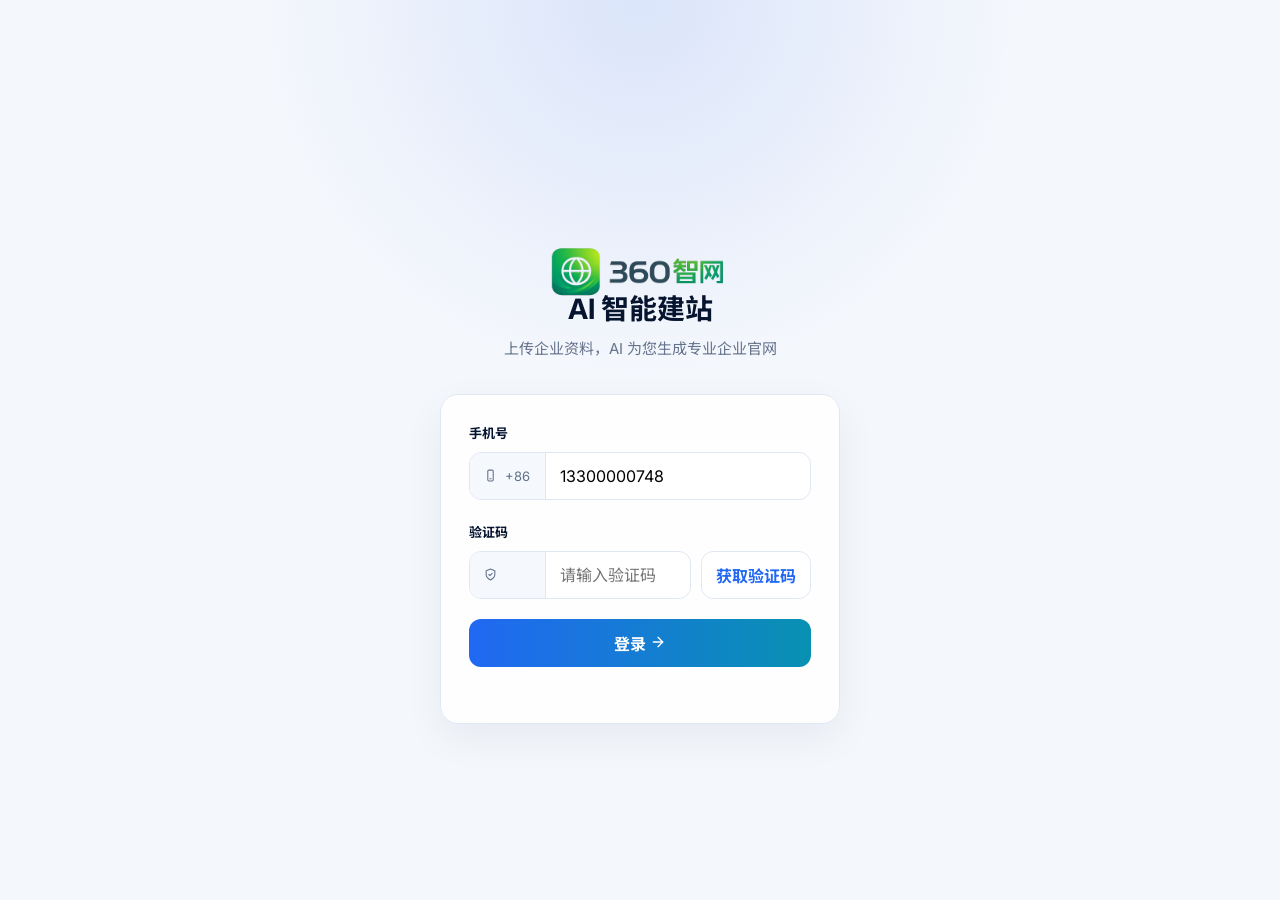
==== commit f1b04f5e: "Add files via upload" ====
--- a/index.html
+++ b/index.html
@@ -7,13 +7,24 @@
     <meta name="description" content="AI 驱动的企业官网生成与发布平台" />
     <meta name="theme-color" content="#2a91f2" />
     <link rel="icon" href="assets/360-zhiwang-logo.png" />
-    <link rel="stylesheet" href="style.css" />
+    <link rel="stylesheet" href="style.css?v=20260529-nav-motion-clean" />
   </head>
   <body>
     <div id="app"></div>
     <template id="icon-sprite">
       <svg xmlns="http://www.w3.org/2000/svg" style="display:none">
         <symbol id="i-phone" viewBox="0 0 24 24"><rect x="7" y="2" width="10" height="20" rx="2"/><path d="M11 18h2"/></symbol>
+        <symbol id="i-phone-call" viewBox="0 0 24 24"><path d="M22 16.9v3a2 2 0 0 1-2.2 2 19.8 19.8 0 0 1-8.6-3.1 19.5 19.5 0 0 1-6-6A19.8 19.8 0 0 1 2.1 4.2 2 2 0 0 1 4.1 2h3a2 2 0 0 1 2 1.7c.1.9.3 1.7.6 2.5a2 2 0 0 1-.5 2.1L8 9.5a16 16 0 0 0 6.5 6.5l1.2-1.2a2 2 0 0 1 2.1-.5c.8.3 1.6.5 2.5.6A2 2 0 0 1 22 16.9Z"/></symbol>
+        <symbol id="i-home" viewBox="0 0 24 24"><path d="m3 11 9-8 9 8"/><path d="M5 10v10h5v-6h4v6h5V10"/></symbol>
+        <symbol id="i-doc-list" viewBox="0 0 24 24"><path d="M6 2h9l3 3v17H6z"/><path d="M14 2v5h4"/><path d="M9 11h6"/><path d="M9 15h6"/><path d="M9 19h4"/></symbol>
+        <symbol id="i-site-window" viewBox="0 0 24 24"><rect x="3" y="4" width="18" height="16" rx="2"/><path d="M3 9h18"/><path d="M8 4v5"/><path d="M8 13h4"/><path d="M8 16h8"/></symbol>
+        <symbol id="i-chart-bars" viewBox="0 0 24 24"><path d="M4 20V10"/><path d="M10 20V4"/><path d="M16 20v-8"/><path d="M22 20V7"/></symbol>
+        <symbol id="i-calendar" viewBox="0 0 24 24"><rect x="3" y="4" width="18" height="18" rx="2"/><path d="M16 2v4"/><path d="M8 2v4"/><path d="M3 10h18"/></symbol>
+        <symbol id="i-edit" viewBox="0 0 24 24"><path d="M12 20h9"/><path d="M16.5 3.5a2.1 2.1 0 0 1 3 3L8 18l-4 1 1-4Z"/></symbol>
+        <symbol id="i-check-circle" viewBox="0 0 24 24"><circle cx="12" cy="12" r="10"/><path d="m8 12 3 3 5-6"/></symbol>
+        <symbol id="i-user-round" viewBox="0 0 24 24"><circle cx="12" cy="8" r="4"/><path d="M4 22a8 8 0 0 1 16 0"/></symbol>
+        <symbol id="i-bot" viewBox="0 0 24 24"><rect x="5" y="8" width="14" height="11" rx="3"/><path d="M12 4v4"/><path d="M8 13h.01"/><path d="M16 13h.01"/><path d="M9 18h6"/></symbol>
+        <symbol id="i-search-chart" viewBox="0 0 24 24"><circle cx="10" cy="10" r="6"/><path d="m15 15 5 5"/><path d="M8 11.5 10 9l2 2 2.5-4"/></symbol>
         <symbol id="i-shield" viewBox="0 0 24 24"><path d="M12 22s8-4 8-10V5l-8-3-8 3v7c0 6 8 10 8 10"/><path d="m9 12 2 2 4-4"/></symbol>
         <symbol id="i-arrow" viewBox="0 0 24 24"><path d="M5 12h14"/><path d="m12 5 7 7-7 7"/></symbol>
         <symbol id="i-spark" viewBox="0 0 24 24"><path d="M12 3 14.4 8.6 20 11l-5.6 2.4L12 19l-2.4-5.6L4 11l5.6-2.4Z"/><path d="M19 3v4"/><path d="M21 5h-4"/></symbol>
@@ -31,6 +42,6 @@
         <symbol id="i-chevron-down" viewBox="0 0 24 24"><path d="m6 9 6 6 6-6"/></symbol>
       </svg>
     </template>
-    <script src="app.js"></script>
+    <script src="app.js?v=20260529-nav-motion"></script>
   </body>
 </html>
--- a/style.css
+++ b/style.css
@@ -1,13 +1,14 @@
 @import url("https://fonts.googleapis.com/css2?family=Inter:wght@300;400;500;600;700;800&family=Noto+Sans+SC:wght@300;400;500;600;700;800&display=swap");
 
 :root {
-  --bg: #f6f8fc;
+  --bg: #f4f7fc;
   --paper: #ffffff;
-  --ink: #101828;
-  --muted: #667085;
-  --line: #e4e7ec;
-  --soft: #f2f4f7;
-  --blue: #2563eb;
+  --ink: #07142f;
+  --muted: #64728b;
+  --subtle: #98a2b3;
+  --line: #dfe7f3;
+  --soft: #f5f8fd;
+  --blue: #2168f3;
   --cyan: #0891b2;
   --green: #17a56b;
   --amber: #d89000;
@@ -20,7 +21,8 @@
 html, body, #app { min-height: 100%; }
 body {
   margin: 0;
-  background: var(--bg);
+  background:
+    linear-gradient(180deg, #fbfdff 0, var(--bg) 118px, #f6f9ff 100%);
   color: var(--ink);
   font-family: Inter, "Noto Sans SC", system-ui, sans-serif;
   -webkit-font-smoothing: antialiased;
@@ -53,8 +55,8 @@
 }
 .logo-box img { width: 44px; height: 44px; }
 .logo-box-wide {
-  width: 240px;
-  height: 72px;
+  width: 300px;
+  height: 90px;
   border-radius: 18px;
   background: transparent;
   box-shadow: none;
@@ -124,18 +126,19 @@
   display: flex;
   align-items: center;
   gap: 14px;
-  min-height: 68px;
-  padding: 0 28px;
+  min-height: 78px;
+  padding: 0 32px;
   border-bottom: 1px solid var(--line);
-  background: rgba(255, 255, 255, .92);
-  backdrop-filter: blur(18px);
+  background: rgba(255, 255, 255, .84);
+  box-shadow: 0 12px 34px rgba(32, 66, 128, .05);
+  backdrop-filter: blur(22px);
 }
 .app-header {
   display: grid;
-  grid-template-columns: auto auto minmax(0, 1fr) auto;
+  grid-template-columns: 180px minmax(0, 1fr) auto auto;
 }
 .app-header .top-nav {
-  justify-self: start;
+  justify-self: center;
 }
 .app-header .phone-mask {
   justify-self: end;
@@ -143,18 +146,20 @@
 .brand-chip {
   display: inline-flex;
   align-items: center;
-  gap: 9px;
-  min-width: 168px;
-  height: 44px;
+  gap: 10px;
+  min-width: 166px;
+  height: 48px;
   border: 0;
   background: transparent;
   color: var(--ink);
   font-weight: 800;
   justify-self: start;
+  padding: 0;
+  transform: none;
 }
 .brand-chip img {
-  width: 168px;
-  height: 44px;
+  width: 210px;
+  height: 55px;
   border-radius: 9px;
   object-fit: cover;
   object-position: center;
@@ -162,29 +167,47 @@
 .app-header .logout-icon {
   justify-self: end;
 }
-.brand-chip span {
+.brand-chip .brand-mark {
   display: grid;
   place-items: center;
-  width: 32px;
-  height: 32px;
-  border-radius: 10px;
+  width: 38px;
+  height: 38px;
+  border-radius: 11px;
   color: white;
-  background: linear-gradient(135deg, #111827, var(--blue));
+  background: linear-gradient(135deg, #2bd646 0%, #12b883 58%, #048d4f 100%);
+  box-shadow: inset 0 0 0 1px rgba(255,255,255,.45), 0 8px 18px rgba(18, 184, 131, .22);
+}
+.brand-chip .brand-mark .icon {
+  width: 24px;
+  height: 24px;
+  stroke-width: 2.2;
+}
+.brand-chip strong {
+  color: #07142f;
+  font-size: 27px;
+  line-height: 1;
+  letter-spacing: 0;
+}
+.brand-chip strong span {
+  margin-left: 2px;
+  color: #11b558;
+  font-size: 21px;
 }
 .top-nav {
   position: relative;
   display: flex;
   align-items: center;
-  gap: 5px;
+  gap: 4px;
   flex: 0 1 auto;
   width: max-content;
-  max-width: min(100%, 760px);
+  max-width: min(100%, 790px);
   min-width: 0;
   overflow: visible;
-  padding: 6px;
-  border: 1px solid var(--line);
-  border-radius: 999px;
-  background: var(--soft);
+  padding: 5px;
+  border: 1px solid var(--line);
+  border-radius: 20px;
+  background: rgba(247, 250, 255, .94);
+  box-shadow: inset 0 1px 0 rgba(255,255,255,.95), 0 10px 30px rgba(44, 76, 135, .06);
 }
 .nav-full,
 .nav-visible {
@@ -194,15 +217,57 @@
   min-width: 0;
 }
 .nav-full {
+  position: relative;
   width: max-content;
   max-width: 100%;
   overflow: hidden;
 }
+.nav-motion-track {
+  --nav-indicator-x: 0px;
+  --nav-indicator-w: 0px;
+  --nav-indicator-opacity: 0;
+  position: relative;
+  isolation: isolate;
+}
+.nav-motion-bg {
+  position: absolute;
+  inset: 0 auto 0 0;
+  z-index: 0;
+  width: var(--nav-indicator-w);
+  border-radius: 18px;
+  background:
+    linear-gradient(180deg, rgba(255,255,255,1), rgba(248, 251, 255, .96)),
+    radial-gradient(circle at 50% 0, rgba(33, 104, 243, .14), transparent 62%);
+  box-shadow:
+    0 14px 24px rgba(33, 104, 243, .13),
+    inset 0 1px 0 rgba(255,255,255,.95);
+  opacity: var(--nav-indicator-opacity);
+  transform: translate3d(var(--nav-indicator-x), 0, 0);
+  transition:
+    transform 420ms cubic-bezier(.18, .9, .2, 1),
+    width 420ms cubic-bezier(.18, .9, .2, 1),
+    opacity 180ms ease;
+  pointer-events: none;
+}
+.nav-motion-bg:after {
+  content: "";
+  position: absolute;
+  left: 18px;
+  right: 18px;
+  bottom: 0;
+  height: 3px;
+  border-radius: 999px 999px 0 0;
+  background: linear-gradient(90deg, #1d6cff, #32b4ff);
+  box-shadow: 0 -5px 14px rgba(33, 104, 243, .28);
+}
+.nav-motion-primed .nav-motion-bg {
+  transition: none;
+}
 .nav-compact {
   display: none;
   position: relative;
-  align-items: center;
-  justify-content: space-between;
+  grid-template-columns: minmax(0, 1fr) 48px;
+  align-items: center;
   gap: 6px;
   width: 100%;
   min-width: 0;
@@ -211,29 +276,80 @@
   flex: 1;
   overflow: hidden;
 }
+.nav-compact .nav-visible button {
+  flex: 1 1 0;
+  min-width: 0;
+  padding: 0 8px;
+}
+.nav-compact .nav-visible button span {
+  overflow: hidden;
+  text-overflow: ellipsis;
+}
+.nav-compact .nav-menu-toggle {
+  flex: 0 0 48px;
+}
 .top-nav button {
   flex: 0 0 auto;
-  min-height: 34px;
-  padding: 0 14px;
+  position: relative;
+  z-index: 1;
+  display: inline-flex;
+  align-items: center;
+  justify-content: center;
+  gap: 8px;
+  min-height: 48px;
+  padding: 0 23px;
   border: 0;
-  border-radius: 999px;
+  border-radius: 18px;
   background: transparent;
-  color: #475467;
-  font-size: 13px;
+  color: #263853;
+  font-size: 15px;
   font-weight: 700;
   white-space: nowrap;
+  transition:
+    color 180ms ease,
+    transform 180ms ease,
+    text-shadow 180ms ease;
+}
+.top-nav button .icon {
+  width: 20px;
+  height: 20px;
+  color: #60708a;
+  transition:
+    color 180ms ease,
+    transform 220ms cubic-bezier(.18, .9, .2, 1);
+}
+.top-nav button:hover,
+.top-nav button:focus-visible {
+  color: #0e55df;
+  transform: translateY(-1px);
+  text-shadow: 0 8px 18px rgba(33, 104, 243, .18);
+}
+.top-nav button:hover .icon,
+.top-nav button:focus-visible .icon {
+  color: #2168f3;
+  transform: translateY(-1px) scale(1.08);
 }
 .top-nav button.active {
   color: var(--blue);
-  background: white;
-  box-shadow: 0 5px 14px rgba(16, 24, 40, .06);
+  background: transparent;
+  box-shadow: none;
+}
+.top-nav button.active .icon {
+  color: var(--blue);
+  transform: scale(1.05);
 }
 .nav-menu-toggle {
-  width: 36px;
+  width: 48px;
   padding: 0;
   color: #344054;
   background: white;
   box-shadow: 0 5px 14px rgba(16, 24, 40, .06);
+}
+.nav-menu-toggle:hover,
+.nav-menu-toggle:focus-visible {
+  color: var(--blue);
+  transform: translateY(-1px);
+  box-shadow: 0 12px 24px rgba(33, 104, 243, .14);
 }
 .nav-menu-toggle .icon {
   width: 18px;
@@ -266,6 +382,10 @@
   border-radius: 10px;
   padding: 0 12px;
 }
+.nav-dropdown button.active {
+  color: var(--blue);
+  background: #eef5ff;
+}
 .notice-btn, .phone-mask, .logout-icon, .ghost, .primary {
   display: inline-flex;
   align-items: center;
@@ -283,7 +403,26 @@
 }
 .notice-btn { padding: 0 13px; }
 .phone-mask { padding: 0 12px; color: var(--muted); }
-.logout-icon { width: 38px; }
+.phone-mask {
+  gap: 8px;
+  min-height: 46px;
+  padding: 0 18px;
+  border-radius: 13px;
+  color: #172a4b;
+  font-size: 15px;
+  box-shadow: 0 10px 24px rgba(44, 76, 135, .05);
+}
+.phone-mask .icon {
+  width: 18px;
+  height: 18px;
+  color: #29435f;
+}
+.logout-icon {
+  width: 46px;
+  min-height: 46px;
+  border-radius: 13px;
+  box-shadow: 0 10px 24px rgba(44, 76, 135, .05);
+}
 .ghost { padding: 0 14px; }
 .primary {
   border: 0;
@@ -296,7 +435,7 @@
 .danger { color: var(--red); }
 
 .app-main {
-  width: min(1180px, calc(100vw - 48px));
+  width: min(1408px, calc(100vw - 80px));
   margin: 0 auto;
   padding: 30px 0 70px;
 }
@@ -323,6 +462,1061 @@
 }
 .doc-count, .suggestion { color: var(--muted); font-size: 13px; }
 .suggestion { margin: 0 0 14px; }
+
+.workbench-page {
+  display: grid;
+  gap: 16px;
+  min-width: 0;
+}
+.workbench-hero {
+  position: relative;
+  display: grid;
+  grid-template-columns: minmax(0, 1fr) 360px;
+  gap: 22px;
+  align-items: stretch;
+  overflow: hidden;
+  padding: 24px;
+  border: 1px solid #dce5f2;
+  border-radius: 16px;
+  background:
+    linear-gradient(90deg, rgba(255, 255, 255, .96), rgba(248, 251, 255, .94) 55%, rgba(240, 250, 247, .92)),
+    repeating-linear-gradient(135deg, rgba(37, 99, 235, .05) 0 1px, transparent 1px 14px);
+  box-shadow: 0 16px 44px rgba(16, 24, 40, .07);
+}
+.workbench-hero:before {
+  content: "";
+  position: absolute;
+  inset: 0 auto 0 0;
+  width: 6px;
+  background: linear-gradient(180deg, var(--blue), var(--green), var(--amber));
+}
+.workbench-hero-main {
+  min-width: 0;
+  padding-left: 8px;
+}
+.workbench-eyebrow,
+.workbench-panel-head span,
+.workbench-site-head span {
+  display: inline-flex;
+  color: var(--blue);
+  font-size: 12px;
+  font-weight: 900;
+}
+.workbench-hero h1 {
+  max-width: 680px;
+  margin: 8px 0 10px;
+  font-size: 34px;
+  line-height: 1.15;
+  overflow-wrap: anywhere;
+  line-break: anywhere;
+  word-break: break-all;
+}
+.workbench-mobile-break {
+  display: none;
+}
+.workbench-hero p {
+  max-width: 720px;
+  margin: 0;
+  color: #475467;
+  font-size: 14px;
+  line-height: 1.7;
+}
+.workbench-hero-actions {
+  display: flex;
+  flex-wrap: wrap;
+  gap: 10px;
+  margin-top: 22px;
+}
+.workbench-hero-actions .primary,
+.workbench-hero-actions .ghost {
+  gap: 8px;
+}
+.workbench-site-panel {
+  min-width: 0;
+  padding: 18px;
+  border: 1px solid rgba(37, 99, 235, .16);
+  border-radius: 14px;
+  background: rgba(255, 255, 255, .88);
+  box-shadow: 0 14px 34px rgba(16, 24, 40, .06);
+}
+.workbench-site-head,
+.workbench-panel-head,
+.workbench-module-top,
+.workbench-module-bottom {
+  display: flex;
+  align-items: flex-start;
+  justify-content: space-between;
+  gap: 14px;
+}
+.workbench-site-head b {
+  padding: 5px 10px;
+  border-radius: 999px;
+  color: var(--green);
+  background: #e8f6ef;
+  font-size: 12px;
+}
+.workbench-site-name {
+  margin: 18px 0;
+}
+.workbench-site-name strong,
+.workbench-site-name small {
+  display: block;
+}
+.workbench-site-name strong {
+  font-size: 18px;
+  overflow-wrap: anywhere;
+}
+.workbench-site-name small {
+  margin-top: 7px;
+  color: var(--muted);
+  font-size: 12px;
+  line-height: 1.5;
+}
+.workbench-site-meters {
+  display: grid;
+  gap: 11px;
+}
+.workbench-kpi-grid {
+  display: grid;
+  grid-template-columns: repeat(5, minmax(0, 1fr));
+  gap: 14px;
+}
+.workbench-kpi {
+  display: flex;
+  align-items: flex-end;
+  justify-content: space-between;
+  gap: 12px;
+  min-width: 0;
+  min-height: 126px;
+  padding: 16px;
+  border: 1px solid var(--line);
+  border-top: 3px solid #cbd5e1;
+  border-radius: 14px;
+  background: white;
+  box-shadow: var(--shadow);
+}
+.workbench-kpi.good { border-top-color: var(--green); }
+.workbench-kpi.warn { border-top-color: var(--amber); }
+.workbench-kpi span,
+.workbench-kpi small {
+  display: block;
+  color: var(--muted);
+  font-size: 12px;
+}
+.workbench-kpi strong {
+  display: block;
+  margin: 12px 0 7px;
+  font-size: 30px;
+  line-height: 1;
+}
+.workbench-main-grid,
+.workbench-signal-grid {
+  display: grid;
+  grid-template-columns: minmax(0, 1.42fr) minmax(320px, .58fr);
+  gap: 16px;
+  align-items: stretch;
+}
+.workbench-panel-head {
+  margin-bottom: 14px;
+}
+.workbench-panel-head h2 {
+  margin: 4px 0 0;
+  font-size: 20px;
+}
+.workbench-panel-head .ghost {
+  flex: 0 0 auto;
+  gap: 7px;
+}
+.workbench-todo-list {
+  display: grid;
+  gap: 10px;
+}
+.workbench-todo-row {
+  display: grid;
+  grid-template-columns: 42px minmax(0, 1fr) 92px auto;
+  gap: 12px;
+  align-items: center;
+  min-width: 0;
+  min-height: 76px;
+  padding: 12px;
+  border: 1px solid var(--line);
+  border-radius: 12px;
+  background: #fbfdff;
+}
+.workbench-todo-row.warn {
+  border-color: rgba(216, 144, 0, .24);
+  background: #fffaf0;
+}
+.workbench-todo-row.active {
+  border-color: rgba(8, 145, 178, .22);
+  background: #f1fbfd;
+}
+.workbench-todo-row em {
+  display: grid;
+  place-items: center;
+  width: 34px;
+  height: 34px;
+  border-radius: 10px;
+  color: var(--blue);
+  background: #eef5ff;
+  font-size: 12px;
+  font-style: normal;
+  font-weight: 900;
+}
+.workbench-todo-row b,
+.workbench-todo-row span,
+.workbench-todo-row small {
+  display: block;
+}
+.workbench-todo-row b {
+  font-size: 14px;
+  overflow-wrap: anywhere;
+}
+.workbench-todo-row span {
+  margin-top: 5px;
+  color: var(--muted);
+  font-size: 12px;
+  line-height: 1.5;
+}
+.workbench-todo-row small {
+  color: #475467;
+  font-size: 12px;
+  font-weight: 800;
+}
+.workbench-health-note {
+  margin-top: 14px;
+  padding: 12px;
+  border: 1px solid rgba(23, 165, 107, .18);
+  border-radius: 12px;
+  background: #f1faf6;
+}
+.workbench-health-note b,
+.workbench-health-note span {
+  display: block;
+}
+.workbench-health-note b {
+  font-size: 13px;
+}
+.workbench-health-note span {
+  margin-top: 6px;
+  color: #475467;
+  font-size: 12px;
+  line-height: 1.55;
+}
+.workbench-module-grid {
+  display: grid;
+  grid-template-columns: repeat(5, minmax(0, 1fr));
+  gap: 14px;
+}
+.workbench-module-card {
+  display: grid;
+  align-content: space-between;
+  min-width: 0;
+  min-height: 238px;
+  padding: 16px;
+  border: 1px solid var(--line);
+  border-radius: 14px;
+  background: white;
+  box-shadow: var(--shadow);
+  transition: transform .18s ease, border-color .18s ease, box-shadow .18s ease;
+}
+.workbench-module-card:hover {
+  transform: translateY(-2px);
+  border-color: rgba(37, 99, 235, .28);
+  box-shadow: 0 20px 46px rgba(16, 24, 40, .09);
+}
+.workbench-module-card.good { border-top: 3px solid var(--green); }
+.workbench-module-card.warn { border-top: 3px solid var(--amber); }
+.workbench-module-card.active { border-top: 3px solid var(--cyan); }
+.workbench-module-top i {
+  display: grid;
+  place-items: center;
+  width: 38px;
+  height: 38px;
+  border-radius: 12px;
+  color: white;
+  background: linear-gradient(135deg, #111827, var(--blue));
+  font-style: normal;
+}
+.workbench-module-top span {
+  display: inline-flex;
+  max-width: 112px;
+  min-height: 26px;
+  align-items: center;
+  overflow: hidden;
+  padding: 0 9px;
+  border-radius: 999px;
+  color: #475467;
+  background: var(--soft);
+  text-overflow: ellipsis;
+  white-space: nowrap;
+  font-size: 11px;
+  font-weight: 900;
+}
+.workbench-module-card h2 {
+  margin: 18px 0 8px;
+  font-size: 17px;
+  line-height: 1.25;
+  overflow-wrap: anywhere;
+}
+.workbench-module-card p {
+  margin: 0 0 16px;
+  color: var(--muted);
+  font-size: 12px;
+  line-height: 1.58;
+  overflow-wrap: anywhere;
+}
+.workbench-module-bottom {
+  align-items: center;
+  margin-top: auto;
+  padding-top: 12px;
+  border-top: 1px solid var(--line);
+}
+.workbench-module-bottom strong {
+  font-size: 18px;
+}
+.workbench-module-bottom .primary {
+  gap: 6px;
+  padding: 0 11px;
+}
+.workbench-route-steps {
+  display: grid;
+  grid-template-columns: repeat(5, minmax(0, 1fr));
+  gap: 10px;
+}
+.workbench-route-steps button {
+  display: grid;
+  gap: 8px;
+  min-width: 0;
+  min-height: 116px;
+  padding: 13px;
+  border: 1px solid var(--line);
+  border-radius: 12px;
+  background: #fbfdff;
+  text-align: left;
+}
+.workbench-route-steps button.done {
+  border-color: rgba(23, 165, 107, .2);
+  background: #f1faf6;
+}
+.workbench-route-steps button.active {
+  border-color: rgba(37, 99, 235, .28);
+  background: #eef5ff;
+}
+.workbench-route-steps b {
+  color: var(--blue);
+  font-size: 12px;
+}
+.workbench-route-steps span {
+  font-weight: 900;
+}
+.workbench-route-steps small {
+  color: var(--muted);
+  line-height: 1.4;
+}
+.workbench-traffic-bars {
+  display: grid;
+  gap: 10px;
+}
+.workbench-traffic-bars div {
+  display: grid;
+  grid-template-columns: 86px minmax(0, 1fr);
+  gap: 7px 10px;
+  align-items: center;
+  padding: 11px;
+  border: 1px solid var(--line);
+  border-radius: 10px;
+  background: #fbfdff;
+}
+.workbench-traffic-bars div.warn {
+  background: #fffaf0;
+}
+.workbench-traffic-bars b {
+  font-size: 13px;
+}
+.workbench-traffic-bars span {
+  justify-self: end;
+  color: var(--muted);
+  font-size: 12px;
+  font-weight: 800;
+}
+.workbench-traffic-bars i {
+  grid-column: 1 / -1;
+  display: block;
+  height: 8px;
+  overflow: hidden;
+  border-radius: 999px;
+  background: #e8edf4;
+}
+.workbench-traffic-bars u {
+  display: block;
+  height: 100%;
+  border-radius: inherit;
+  background: linear-gradient(90deg, var(--blue), var(--cyan));
+}
+
+.workbench-lite {
+  gap: 20px;
+}
+.home-hero {
+  position: relative;
+  isolation: isolate;
+  display: grid;
+  grid-template-columns: minmax(0, 1fr) 260px 252px;
+  gap: 24px;
+  align-items: center;
+  min-height: 200px;
+  overflow: hidden;
+  padding: 26px 46px 26px 34px;
+  border: 1px solid #dbe8fb;
+  border-radius: 16px;
+  background:
+    linear-gradient(108deg, rgba(255,255,255,.98) 0%, rgba(255,255,255,.94) 42%, rgba(229,239,255,.9) 100%),
+    linear-gradient(145deg, #ffffff 0%, #eef6ff 72%, #dcecff 100%);
+  box-shadow: 0 18px 48px rgba(50, 91, 160, .08);
+}
+.home-hero:before,
+.home-hero:after {
+  content: "";
+  position: absolute;
+  inset: auto -8% -32% 28%;
+  z-index: -1;
+  height: 132px;
+  border-radius: 100% 0 0 0;
+  background: linear-gradient(90deg, rgba(212, 228, 255, .52), rgba(156, 196, 255, .44), rgba(197, 221, 255, .18));
+  transform: rotate(-8deg);
+}
+.home-hero:after {
+  inset: 16% -6% auto 44%;
+  height: 116px;
+  opacity: .66;
+  transform: rotate(-12deg);
+}
+.home-hero-copy {
+  min-width: 0;
+}
+.home-breadcrumb {
+  display: inline-flex;
+  align-items: center;
+  gap: 8px;
+  color: var(--blue);
+  font-size: 14px;
+  font-weight: 800;
+}
+.home-breadcrumb i {
+  color: #8facd6;
+  font-style: normal;
+}
+.home-hero h1 {
+  margin: 15px 0 9px;
+  color: #06132d;
+  font-size: 30px;
+  line-height: 1.18;
+  letter-spacing: 0;
+  overflow-wrap: anywhere;
+  word-break: break-all;
+  white-space: normal;
+}
+.home-hero h1 span {
+  display: inline;
+}
+.home-hero p {
+  margin: 0;
+  color: #63718b;
+  font-size: 15px;
+  line-height: 1.7;
+  overflow-wrap: anywhere;
+}
+.home-hero-meta {
+  display: flex;
+  flex-wrap: wrap;
+  gap: 18px;
+  margin-top: 24px;
+}
+.home-hero-meta span {
+  display: inline-flex;
+  align-items: center;
+  gap: 9px;
+  color: #415678;
+  font-size: 14px;
+}
+.home-hero-meta span + span {
+  padding-left: 20px;
+  border-left: 1px solid #d8e3f3;
+}
+.home-hero-meta .icon {
+  width: 18px;
+  height: 18px;
+  color: #25436d;
+}
+.home-edit-btn {
+  justify-self: end;
+  gap: 10px;
+  min-height: 66px;
+  min-width: 204px;
+  border-radius: 12px;
+  font-size: 17px;
+  box-shadow: 0 18px 32px rgba(33, 104, 243, .28);
+}
+.home-edit-btn .icon {
+  width: 22px;
+  height: 22px;
+}
+.home-hero-art {
+  position: relative;
+  justify-self: center;
+  width: 180px;
+  height: 138px;
+}
+.home-doc-illus {
+  position: absolute;
+  left: 22px;
+  top: 6px;
+  width: 118px;
+  height: 126px;
+  border: 1px solid rgba(255,255,255,.88);
+  border-radius: 12px;
+  background: linear-gradient(155deg, rgba(255,255,255,.96), rgba(234, 242, 255, .96));
+  box-shadow: 0 24px 42px rgba(71, 126, 211, .18);
+  transform: rotate(7deg);
+}
+.home-doc-illus:before {
+  content: "";
+  position: absolute;
+  inset: 18px 18px auto 18px;
+  height: 10px;
+  border-radius: 999px;
+  background: #c5d8f7;
+  box-shadow: 0 23px 0 #d7e6fb, 0 46px 0 #d7e6fb;
+}
+.home-doc-illus i,
+.home-doc-illus span {
+  position: absolute;
+  left: 16px;
+  width: 18px;
+  height: 18px;
+  border-radius: 5px;
+  background: #b8cff5;
+}
+.home-doc-illus i { top: 42px; }
+.home-doc-illus span:nth-child(2) { top: 66px; }
+.home-doc-illus span:nth-child(3) { top: 90px; }
+.home-doc-illus span:nth-child(4) { display: none; }
+.home-hero-art b {
+  position: absolute;
+  right: 8px;
+  bottom: 18px;
+  display: grid;
+  place-items: center;
+  width: 48px;
+  height: 48px;
+  border-radius: 50%;
+  color: white;
+  background: linear-gradient(135deg, #39d09c, #16aa72);
+  box-shadow: inset 0 0 0 3px rgba(255,255,255,.38), 0 10px 20px rgba(22, 170, 114, .34);
+}
+.home-hero-art b .icon {
+  width: 30px;
+  height: 30px;
+  stroke-width: 3;
+}
+.workbench-lite-grid {
+  display: grid;
+  grid-template-columns: repeat(2, minmax(0, 1fr));
+  gap: 16px 18px;
+}
+.workbench-lite-card {
+  min-width: 0;
+}
+.home-card {
+  position: relative;
+  isolation: isolate;
+  display: grid;
+  grid-template-columns: minmax(0, 1fr) 218px;
+  gap: 20px;
+  align-items: center;
+  min-height: 315px;
+  overflow: hidden;
+  padding: 26px 30px;
+  border: 1px solid #dce6f3;
+  border-radius: 16px;
+  background:
+    linear-gradient(135deg, rgba(255,255,255,.98) 0%, rgba(255,255,255,.96) 58%, rgba(242, 248, 255, .88) 100%);
+  box-shadow: 0 16px 44px rgba(50, 91, 160, .07);
+}
+.home-card:after {
+  content: "";
+  position: absolute;
+  right: -80px;
+  bottom: -96px;
+  z-index: -1;
+  width: 390px;
+  height: 190px;
+  border-radius: 120px 0 0 0;
+  background: linear-gradient(106deg, rgba(213, 229, 255, .44), rgba(255,255,255,0) 74%);
+  transform: rotate(-8deg);
+}
+.home-card-copy {
+  position: relative;
+  z-index: 2;
+  display: grid;
+  align-content: start;
+  gap: 14px;
+  min-width: 0;
+}
+.lite-card-head {
+  display: flex;
+  align-items: center;
+  gap: 14px;
+  min-width: 0;
+}
+.lite-card-head i {
+  display: grid;
+  place-items: center;
+  flex: 0 0 auto;
+  width: 52px;
+  height: 52px;
+  border-radius: 12px;
+  color: white;
+  font-style: normal;
+  box-shadow: 0 12px 24px rgba(33, 104, 243, .18);
+}
+.lite-card-head i .icon {
+  width: 25px;
+  height: 25px;
+  stroke-width: 2.2;
+}
+.lite-card-head .tone-blue { background: linear-gradient(135deg, #6d77ff, #2168f3); }
+.lite-card-head .tone-green { background: linear-gradient(135deg, #3ed2a5, #18ad75); }
+.lite-card-head .tone-violet { background: linear-gradient(135deg, #7467ff, #3266f3); }
+.lite-card-head h2 {
+  margin: 0 0 6px;
+  color: #07142f;
+  font-size: 19px;
+  line-height: 1.25;
+}
+.lite-card-head span {
+  display: inline-flex;
+  align-items: center;
+  gap: 6px;
+  color: #60718b;
+  font-size: 15px;
+  font-weight: 500;
+}
+.lite-card-head span .icon {
+  width: 17px;
+  height: 17px;
+  color: #19ad78;
+  fill: rgba(25, 173, 120, .12);
+}
+.home-big-number,
+.home-domain-line {
+  display: flex;
+  flex-wrap: wrap;
+  align-items: baseline;
+  gap: 10px;
+  min-width: 0;
+}
+.home-big-number strong {
+  color: #06132d;
+  font-size: 56px;
+  line-height: .95;
+  letter-spacing: 0;
+}
+.home-big-number b {
+  color: #07142f;
+  font-size: 22px;
+  line-height: 1.1;
+}
+.home-domain-line {
+  gap: 12px;
+  align-items: center;
+  flex-wrap: nowrap;
+}
+.home-domain-line strong {
+  min-width: 0;
+  color: #06132d;
+  font-size: 27px;
+  line-height: 1.2;
+  white-space: nowrap;
+}
+.home-domain-line em {
+  display: grid;
+  place-items: center;
+  flex: 0 0 auto;
+  width: 23px;
+  height: 23px;
+  border-radius: 7px;
+  color: white;
+  background: #1ab27c;
+  font-style: normal;
+}
+.home-domain-line em .icon {
+  width: 15px;
+  height: 15px;
+  stroke-width: 2.6;
+}
+.workbench-lite-card p {
+  max-width: 500px;
+  margin: 0;
+  color: #63718b;
+  font-size: 14px;
+  line-height: 1.65;
+}
+.lite-card-meta {
+  display: flex;
+  flex-wrap: wrap;
+  gap: 10px 12px;
+  align-items: center;
+  min-width: 0;
+}
+.lite-card-meta span {
+  display: inline-flex;
+  align-items: center;
+  gap: 6px;
+  min-height: 36px;
+  padding: 0 14px;
+  border-radius: 10px;
+  font-size: 14px;
+  font-weight: 800;
+}
+.lite-card-meta span b,
+.lite-card-meta span strong {
+  font: inherit;
+}
+.lite-card-meta span strong {
+  font-size: 18px;
+}
+.lite-card-meta .icon {
+  width: 16px;
+  height: 16px;
+}
+.pill-blue {
+  color: #155df2;
+  background: #eef5ff;
+}
+.pill-green {
+  color: #07936b;
+  background: #e9fbf3;
+}
+.pill-orange {
+  color: #ea6c00;
+  background: #fff3e3;
+}
+.progress-pill i {
+  width: 20px;
+  height: 20px;
+  border-radius: 50%;
+  border: 4px solid rgba(7, 147, 107, .24);
+  border-top-color: #25b889;
+}
+.workbench-lite-card .ghost {
+  justify-self: start;
+  gap: 9px;
+  min-height: 38px;
+  margin-top: 2px;
+  padding: 0 15px 0 17px;
+  border-radius: 10px;
+  color: #263853;
+  box-shadow: 0 8px 18px rgba(44, 76, 135, .04);
+}
+.workbench-lite-card .ghost .icon {
+  width: 15px;
+  height: 15px;
+}
+.home-folder-illus,
+.home-pages-illus,
+.home-globe-illus {
+  position: relative;
+  justify-self: center;
+  width: 218px;
+  height: 188px;
+}
+.home-folder-illus:after,
+.home-pages-illus:after,
+.home-globe-illus:after {
+  content: "";
+  position: absolute;
+  left: 24px;
+  right: 12px;
+  bottom: 7px;
+  height: 24px;
+  border-radius: 50%;
+  background: rgba(73, 119, 210, .12);
+  filter: blur(2px);
+}
+.home-folder-illus > span:nth-child(1) {
+  position: absolute;
+  left: 58px;
+  bottom: 26px;
+  width: 122px;
+  height: 96px;
+  border-radius: 16px;
+  background: linear-gradient(145deg, #9ebeff, #4777ed);
+  box-shadow: inset 0 0 0 1px rgba(255,255,255,.52), 0 18px 34px rgba(65, 105, 214, .28);
+}
+.home-folder-illus > span:nth-child(1):before {
+  content: "";
+  position: absolute;
+  left: 18px;
+  top: -21px;
+  width: 72px;
+  height: 30px;
+  border-radius: 12px 12px 3px 3px;
+  background: linear-gradient(145deg, #7aa1ff, #4b75e9);
+}
+.home-folder-illus > span:nth-child(2),
+.home-folder-illus > span:nth-child(3) {
+  position: absolute;
+  bottom: 42px;
+  width: 62px;
+  height: 82px;
+  border-radius: 9px;
+  background: linear-gradient(165deg, rgba(255,255,255,.96), rgba(223, 234, 255, .92));
+  box-shadow: 0 16px 28px rgba(70, 112, 204, .16);
+}
+.home-folder-illus > span:nth-child(2) { left: 76px; transform: rotate(-5deg); }
+.home-folder-illus > span:nth-child(3) { left: 116px; transform: rotate(5deg); }
+.float-doc {
+  position: absolute;
+  z-index: 3;
+  display: grid;
+  place-items: center;
+  width: 32px;
+  height: 32px;
+  border: 1px solid rgba(115, 151, 216, .16);
+  border-radius: 11px;
+  color: #8fb1ef;
+  background: rgba(255,255,255,.78);
+  font-style: normal;
+  box-shadow: 0 10px 18px rgba(84, 122, 196, .12);
+}
+.float-doc .icon {
+  width: 17px;
+  height: 17px;
+}
+.float-doc.one { left: 42px; top: 28px; transform: rotate(-20deg); }
+.float-doc.two { left: 116px; top: 4px; transform: rotate(-14deg); }
+.float-doc.three { right: 30px; top: 42px; transform: rotate(16deg); color: #76cfc7; }
+.home-pages-illus .page-back,
+.home-pages-illus .page-mid,
+.home-pages-illus .page-front {
+  position: absolute;
+  border: 1px solid rgba(255,255,255,.72);
+  border-radius: 12px;
+  box-shadow: 0 18px 34px rgba(41, 145, 123, .13);
+}
+.home-pages-illus .page-back {
+  right: 18px;
+  bottom: 36px;
+  width: 70px;
+  height: 104px;
+  background: linear-gradient(160deg, #d7fff3, #87dcc8);
+  transform: rotate(11deg);
+}
+.home-pages-illus .page-mid {
+  right: 48px;
+  bottom: 28px;
+  width: 94px;
+  height: 128px;
+  background: linear-gradient(160deg, #c4f4e7, #61cdbc);
+}
+.home-pages-illus .page-front {
+  right: 78px;
+  bottom: 34px;
+  width: 132px;
+  height: 116px;
+  overflow: hidden;
+  background: linear-gradient(160deg, #ffffff, #e6f6ff);
+}
+.home-pages-illus .page-front:before {
+  content: "";
+  position: absolute;
+  inset: 0 0 auto;
+  height: 28px;
+  background: linear-gradient(90deg, #32c7a3, #7cd9c3);
+}
+.home-pages-illus .page-front i,
+.home-pages-illus .page-front b,
+.home-pages-illus .page-front em {
+  position: absolute;
+  border-radius: 5px;
+  background: #d9e8ff;
+}
+.home-pages-illus .page-front i { left: 18px; top: 46px; width: 28px; height: 36px; }
+.home-pages-illus .page-front b:nth-child(2) { left: 58px; top: 46px; width: 50px; height: 10px; }
+.home-pages-illus .page-front b:nth-child(3) { left: 58px; top: 66px; width: 36px; height: 10px; }
+.home-pages-illus .page-front em { right: 18px; bottom: 18px; width: 26px; height: 34px; }
+.home-globe-illus .globe-core {
+  position: absolute;
+  left: 50%;
+  top: 26px;
+  width: 126px;
+  height: 126px;
+  border-radius: 50%;
+  background:
+    radial-gradient(circle at 28% 22%, rgba(255,255,255,.92), rgba(255,255,255,0) 34%),
+    linear-gradient(145deg, #b8ccff 0%, #628af5 72%, #426bd7 100%);
+  box-shadow: inset -14px -18px 36px rgba(26, 70, 178, .14), 0 24px 34px rgba(73, 119, 210, .23);
+  transform: translateX(-50%);
+}
+.home-globe-illus .globe-core:before,
+.home-globe-illus .globe-core:after {
+  content: "";
+  position: absolute;
+  inset: 16px 26px;
+  border: 2px solid rgba(226, 238, 255, .48);
+  border-radius: 50%;
+}
+.home-globe-illus .globe-core:after {
+  inset: 0;
+  border-width: 0 0 2px;
+  transform: rotate(12deg);
+}
+.home-globe-illus .globe-core i {
+  position: absolute;
+  border-radius: 48% 52% 44% 56%;
+  background: rgba(232, 241, 255, .42);
+}
+.home-globe-illus .globe-core i:nth-child(1) { left: 29px; top: 30px; width: 30px; height: 23px; }
+.home-globe-illus .globe-core i:nth-child(2) { right: 24px; top: 55px; width: 34px; height: 27px; }
+.home-globe-illus .globe-core i:nth-child(3) { left: 52px; bottom: 26px; width: 24px; height: 18px; }
+.home-globe-illus .orbit {
+  position: absolute;
+  left: 33px;
+  top: 88px;
+  width: 176px;
+  height: 38px;
+  border: 3px solid rgba(122, 155, 242, .58);
+  border-top-color: rgba(122, 155, 242, .1);
+  border-radius: 50%;
+  transform: rotate(-14deg);
+}
+.home-globe-illus .globe-shadow {
+  position: absolute;
+  left: 56px;
+  bottom: 5px;
+  width: 130px;
+  height: 24px;
+  border-radius: 50%;
+  background: rgba(73, 119, 210, .14);
+}
+.home-chart-line {
+  position: absolute;
+  top: 28px;
+  right: 22px;
+  width: 46%;
+  height: 86px;
+  opacity: .95;
+}
+.home-card-analysis {
+  grid-template-columns: minmax(0, 1fr);
+}
+.home-chart-line svg {
+  width: 100%;
+  height: 100%;
+  overflow: visible;
+}
+.home-chart-line path {
+  fill: none;
+  stroke: rgba(198, 214, 244, .55);
+  stroke-width: 1;
+}
+.home-chart-line polyline {
+  fill: rgba(94, 142, 244, .08);
+  stroke: #a6c3ff;
+  stroke-width: 2;
+}
+.lite-analysis-list {
+  position: relative;
+  z-index: 2;
+  display: grid;
+  gap: 0;
+  margin-top: 48px;
+  overflow: hidden;
+  border: 1px solid #dbe5f2;
+  border-radius: 10px;
+  background: rgba(255,255,255,.82);
+  box-shadow: 0 10px 26px rgba(44, 76, 135, .05);
+}
+.lite-analysis-list div {
+  display: grid;
+  grid-template-columns: 160px 132px minmax(0, 1fr);
+  gap: 12px;
+  align-items: center;
+  min-height: 52px;
+  padding: 0 16px;
+  border-top: 1px solid #e7eef8;
+}
+.lite-analysis-list div:first-child {
+  border-top: 0;
+}
+.lite-analysis-list b,
+.lite-analysis-list strong,
+.lite-analysis-list span {
+  min-width: 0;
+}
+.lite-analysis-list b {
+  display: inline-flex;
+  align-items: center;
+  gap: 9px;
+  color: #263853;
+  font-size: 14px;
+  font-weight: 700;
+}
+.lite-analysis-list b .icon {
+  width: 18px;
+  height: 18px;
+  color: #386cf4;
+}
+.lite-analysis-list strong {
+  color: #06132d;
+  font-size: 22px;
+  line-height: 1;
+}
+.lite-analysis-list strong small {
+  margin-left: 4px;
+  font-size: 14px;
+  font-weight: 500;
+}
+.lite-analysis-list span {
+  display: inline-flex;
+  align-items: center;
+  justify-self: end;
+  gap: 7px;
+  color: #63718b;
+  font-size: 14px;
+  font-weight: 800;
+  white-space: nowrap;
+}
+.lite-analysis-list span .icon {
+  width: 16px;
+  height: 16px;
+}
+.lite-analysis-list .rise {
+  color: #08a774;
+}
+.lite-analysis-list .rise .icon {
+  transform: rotate(-45deg);
+}
+.lite-analysis-list .bot-hit {
+  color: #155df2;
+}
+.lite-analysis-list .bot-hit .icon {
+  padding: 2px;
+  border-radius: 8px;
+  color: #155df2;
+  background: #eef5ff;
+}
+.lite-analysis-list .warn-hit {
+  color: #ee7900;
+}
+.lite-analysis-list .warn-hit .icon {
+  padding: 2px;
+  border-radius: 50%;
+  color: #ee7900;
+  background: #fff3e3;
+}
 
 .source-intake {
   display: grid;
@@ -1008,40 +2202,67 @@
 }
 .site-card-top span {
   display: inline-flex;
+  align-items: center;
+  min-height: 24px;
   padding: 4px 9px;
   border-radius: 999px;
-  color: var(--amber);
-  background: #fff7e6;
-  font-size: 12px;
-  font-weight: 800;
+  font-size: 12px;
+  font-weight: 900;
+}
+.site-card-top span.published {
+  color: var(--green);
+  background: #e8f7ef;
+}
+.site-card-top span.draft {
+  color: #667085;
+  background: #f2f4f7;
 }
 .site-card-top small {
+  display: inline-flex;
+  align-items: center;
+  min-height: 24px;
+  padding: 4px 9px;
+  border-radius: 999px;
   min-width: 0;
   overflow: hidden;
-  color: var(--muted);
+  color: var(--blue);
+  background: #eef5ff;
   text-overflow: ellipsis;
   white-space: nowrap;
   font-size: 12px;
-  font-weight: 800;
+  font-weight: 900;
 }
 .site-card-meta {
   display: grid;
-  grid-template-columns: auto auto auto auto minmax(0, 1fr);
-  gap: 6px;
-  align-items: baseline;
+  grid-template-columns: auto minmax(0, 1fr) minmax(0, 1fr);
+  gap: 10px;
+  align-items: end;
   margin-top: 18px;
   padding-top: 14px;
   border-top: 1px solid var(--line);
   color: var(--muted);
   font-size: 12px;
 }
+.site-card-meta div,
+.site-card-meta time {
+  display: grid;
+  gap: 3px;
+}
 .site-card-meta b {
   color: var(--ink);
   font-size: 18px;
 }
+.site-card-meta small {
+  color: var(--muted);
+  font-size: 11px;
+}
+.site-card-meta time {
+  justify-items: end;
+}
 .site-card-meta em {
-  justify-self: end;
+  color: #344054;
   font-style: normal;
+  font-weight: 800;
 }
 .stats-grid {
   display: grid;
@@ -1083,16 +2304,6 @@
 table { width: 100%; border-collapse: collapse; font-size: 13px; }
 td, th { padding: 13px 10px; border-bottom: 1px solid var(--line); text-align: left; }
 .link { border: 0; color: var(--blue); background: transparent; font-weight: 800; }
-.queue {
-  padding: 13px 14px;
-  margin-top: 10px;
-  border: 1px solid var(--line);
-  border-radius: 11px;
-  background: #fcfdff;
-}
-.queue.selected { border-color: rgba(37, 99, 235, .35); background: #eef5ff; }
-.queue b, .queue span { display: block; }
-.queue span { margin-top: 5px; color: var(--muted); font-size: 12px; }
 .progress-row {
   display: grid;
   grid-template-columns: 150px 44px minmax(0, 1fr);
@@ -1120,303 +2331,237 @@
   display: grid;
   gap: 18px;
 }
-.publish-hero {
-  display: grid;
-  grid-template-columns: minmax(0, 1fr) 320px;
-  gap: 18px;
-}
-.publish-hero-main,
-.launch-meter,
-.launch-steps,
-.launch-work,
-.launch-status {
-  border: 1px solid var(--line);
-  border-radius: 16px;
+.publish-two-column {
+  grid-template-columns: minmax(0, 1fr) 368px;
+  align-items: start;
+}
+.publish-main-column,
+.publish-side-column {
+  min-width: 0;
+  display: grid;
+  gap: 14px;
+}
+.publish-side-column {
+  position: sticky;
+  top: 86px;
+}
+.publish-intro-panel,
+.publish-progress-panel,
+.publish-current-panel,
+.publish-domain-panel,
+.publish-check-panel,
+.publish-preview-panel {
+  border: 1px solid var(--line);
+  border-radius: 14px;
   background: rgba(255, 255, 255, .95);
   box-shadow: var(--shadow);
 }
-.publish-hero-main {
-  position: relative;
-  overflow: hidden;
-  padding: 24px;
-}
-.publish-hero-main::before {
-  content: "";
-  position: absolute;
-  inset: 0;
-  background:
-    linear-gradient(135deg, rgba(37, 99, 235, .10), transparent 44%),
-    linear-gradient(90deg, transparent 0 62%, rgba(23, 165, 107, .10));
-  pointer-events: none;
-}
-.publish-hero-main > * { position: relative; }
-.publish-hero-main > span,
-.launch-work-head > div > span {
-  color: var(--blue);
-  font-size: 12px;
-  font-weight: 800;
-}
-.publish-hero-main h1 {
-  max-width: 760px;
-  margin: 9px 0 0;
-  font-size: 30px;
-  line-height: 1.2;
-}
-.publish-hero-main p {
-  max-width: 780px;
-  margin: 10px 0 0;
-  color: var(--muted);
-  font-size: 14px;
-  line-height: 1.85;
-}
-.publish-hero-actions {
-  display: flex;
-  flex-wrap: wrap;
-  gap: 10px;
-  margin-top: 20px;
-}
-.launch-meter {
-  padding: 20px;
-}
-.meter-head {
-  display: flex;
-  justify-content: space-between;
-  gap: 14px;
-}
-.meter-head span {
-  color: var(--muted);
-  font-size: 12px;
-  font-weight: 700;
-}
-.meter-head strong {
-  display: block;
-  margin-top: 8px;
-  font-size: 34px;
-  line-height: 1;
-}
-.meter-ring {
-  width: 76px;
-  height: 76px;
-  display: grid;
-  place-items: center;
-  border-radius: 50%;
-  background: conic-gradient(var(--green) 0 225deg, #e8eef6 225deg 360deg);
-}
-.meter-ring b {
-  display: grid;
-  place-items: center;
-  width: 55px;
-  height: 55px;
-  border-radius: 50%;
-  background: white;
-  color: var(--green);
-  font-size: 17px;
-}
-.meter-bars {
-  display: grid;
-  gap: 10px;
-  margin-top: 18px;
-}
-.meter-row {
-  display: grid;
-  grid-template-columns: 70px minmax(0, 1fr) 40px;
-  align-items: center;
-  gap: 10px;
-  color: var(--muted);
-  font-size: 12px;
-  font-weight: 700;
-}
-.meter-row .bar { height: 7px; }
-.launch-board {
-  display: grid;
-  grid-template-columns: 260px minmax(0, 1fr) 300px;
-  gap: 18px;
-  align-items: start;
-}
-.launch-steps,
-.launch-work,
-.launch-status {
-  padding: 16px;
-}
-.launch-side-title,
-.launch-block-head,
-.status-head {
+.publish-intro-panel {
   display: flex;
   align-items: flex-start;
   justify-content: space-between;
-  gap: 12px;
-}
-.launch-side-title {
-  align-items: center;
-  padding: 2px 3px 12px;
-}
-.launch-side-title h2,
-.status-head h2 {
-  margin: 0;
-  font-size: 16px;
-}
-.launch-side-title span,
-.launch-block-head small {
-  color: var(--muted);
-  font-size: 12px;
-  font-weight: 700;
-}
-.launch-step-list {
-  display: grid;
-  gap: 7px;
-}
-.launch-step {
-  display: grid;
-  grid-template-columns: 30px minmax(0, 1fr) auto;
-  align-items: center;
+  gap: 20px;
+  padding: 24px;
+}
+.publish-intro-panel span,
+.publish-current-head span,
+.publish-side-head span,
+.publish-preview-panel > span,
+.publish-progress-panel span {
+  color: var(--blue);
+  font-size: 12px;
+  font-weight: 800;
+}
+.publish-intro-panel h1 {
+  max-width: 720px;
+  margin: 8px 0 0;
+  font-size: 30px;
+  line-height: 1.2;
+}
+.publish-intro-panel p {
+  max-width: 720px;
+  margin: 10px 0 0;
+  color: var(--muted);
+  font-size: 14px;
+  line-height: 1.8;
+}
+.publish-action-row {
+  display: flex;
+  flex: 0 0 auto;
   gap: 10px;
-  width: 100%;
-  padding: 11px;
-  border: 1px solid transparent;
+}
+.publish-action-row .icon,
+.publish-side-head .icon,
+.publish-preview-panel .icon {
+  width: 15px;
+  height: 15px;
+  margin-right: 6px;
+}
+.publish-progress-panel {
+  display: grid;
+  grid-template-columns: 160px minmax(0, 1fr) 44px;
+  align-items: center;
+  gap: 14px;
+  padding: 14px 16px;
+}
+.publish-progress-panel strong {
+  display: block;
+  margin-top: 4px;
+  font-size: 15px;
+}
+.publish-progress-track {
+  height: 9px;
+  overflow: hidden;
+  border-radius: 999px;
+  background: #e8eef6;
+}
+.publish-progress-track i {
+  display: block;
+  height: 100%;
+  border-radius: inherit;
+  background: linear-gradient(90deg, var(--green), var(--blue));
+}
+.publish-progress-panel > b {
+  color: var(--blue);
+  font-size: 13px;
+  text-align: right;
+}
+.publish-step-grid {
+  display: grid;
+  grid-template-columns: repeat(3, minmax(0, 1fr));
+  gap: 10px;
+}
+.publish-step-card {
+  position: relative;
+  min-height: 104px;
+  padding: 14px;
+  border: 1px solid var(--line);
   border-radius: 12px;
-  background: transparent;
+  background: rgba(255, 255, 255, .86);
   text-align: left;
-}
-.launch-step:hover,
-.launch-step.active {
-  border-color: rgba(37, 99, 235, .18);
+  box-shadow: 0 10px 25px rgba(16, 24, 40, .04);
+}
+.publish-step-card:hover,
+.publish-step-card.active {
+  border-color: rgba(37, 99, 235, .36);
   background: #f8fbff;
 }
-.launch-step.active {
-  box-shadow: inset 3px 0 0 var(--blue);
-}
-.launch-step > b {
-  display: grid;
-  place-items: center;
-  width: 30px;
-  height: 30px;
-  border-radius: 9px;
-  background: #fff4df;
-  color: #7a4d00;
-  font-size: 12px;
-}
-.launch-step.done > b {
-  color: white;
-  background: var(--green);
-}
-.launch-step.active > b {
-  color: var(--blue);
-  background: #eef4ff;
-}
-.launch-step span {
-  min-width: 0;
-}
-.launch-step strong,
-.launch-task strong,
-.launch-guide-list b,
-.launch-link-list b,
-.launch-example-list b,
-.launch-fields b,
-.status-row b {
-  display: block;
+.publish-step-card.active {
+  box-shadow: inset 0 0 0 2px rgba(37, 99, 235, .08), 0 12px 28px rgba(37, 99, 235, .10);
+}
+.publish-step-card span,
+.publish-step-card strong,
+.publish-step-card small,
+.publish-step-card em {
+  display: block;
+}
+.publish-step-card span {
+  color: var(--subtle);
+  font-size: 12px;
+  font-weight: 800;
+}
+.publish-step-card strong {
+  margin-top: 8px;
   color: var(--ink);
-  font-size: 13px;
-}
-.launch-step small,
-.launch-task small,
-.launch-guide-list span,
-.launch-link-list small,
-.launch-example-list span,
-.launch-fields span,
-.status-row small {
-  display: block;
+  font-size: 15px;
+}
+.publish-step-card small {
   margin-top: 4px;
   color: var(--muted);
-  font-size: 11px;
-  line-height: 1.45;
-}
-.launch-step em {
-  min-width: 48px;
-  padding: 4px 7px;
+  font-size: 12px;
+}
+.publish-step-card em {
+  position: absolute;
+  right: 12px;
+  bottom: 12px;
+  padding: 4px 8px;
   border-radius: 999px;
   background: #fff4df;
   color: var(--amber);
   font-size: 11px;
   font-style: normal;
   font-weight: 800;
-  text-align: center;
-}
-.launch-step.done em {
+}
+.publish-step-card.done em {
   background: #eaf8f1;
   color: var(--green);
 }
-.launch-step.active em {
+.publish-step-card.active em {
   background: #eef4ff;
   color: var(--blue);
 }
-.launch-work {
+.publish-current-panel {
   padding: 22px;
 }
-.launch-work-head {
+.publish-current-head,
+.publish-block-title,
+.publish-side-head {
   display: flex;
   align-items: flex-start;
   justify-content: space-between;
-  gap: 16px;
-  margin-bottom: 18px;
-}
-.launch-work-head h2 {
-  margin: 8px 0 0;
-  font-size: 24px;
-  line-height: 1.25;
-}
-.launch-work-head p {
-  max-width: 600px;
-  margin: 8px 0 0;
+  gap: 14px;
+}
+.publish-current-head h2,
+.publish-side-head h2,
+.publish-preview-panel h2 {
+  margin: 6px 0 0;
+  font-size: 22px;
+  line-height: 1.2;
+}
+.publish-current-head > b,
+.publish-side-head > b {
+  flex: 0 0 auto;
+  padding: 8px 10px;
+  border: 1px solid #d7eadf;
+  border-radius: 10px;
+  background: #f0fbf6;
+  color: var(--green);
+  font-size: 12px;
+}
+.publish-current-panel > p {
+  max-width: 820px;
+  margin: 12px 0 18px;
   color: var(--muted);
   font-size: 13px;
   line-height: 1.75;
 }
-.launch-work-head > b {
-  flex: 0 0 auto;
-  max-width: 210px;
-  padding: 10px 12px;
-  border: 1px solid #d7eadf;
-  border-radius: 12px;
-  background: #f0fbf6;
-  color: var(--green);
-  font-size: 12px;
-}
-.launch-task-grid {
-  display: grid;
-  grid-template-columns: minmax(0, .95fr) minmax(0, 1.05fr);
-  gap: 18px;
-}
-.launch-block-head {
-  align-items: center;
-  padding-bottom: 9px;
+.publish-work-grid {
+  display: grid;
+  grid-template-columns: minmax(0, 1fr) 260px;
+  gap: 16px;
+}
+.publish-task-block,
+.publish-field-block {
+  min-width: 0;
+}
+.publish-block-title {
+  align-items: center;
+  padding-bottom: 10px;
   border-bottom: 1px solid var(--line);
 }
-.launch-block-head h3 {
+.publish-block-title h3 {
   margin: 0;
   font-size: 15px;
 }
-.field-head { margin-top: 18px; }
-.launch-task-list,
-.launch-guide-list,
-.launch-link-list,
-.launch-example-list {
-  display: grid;
-  gap: 0;
-  margin-top: 10px;
-}
-.launch-task,
-.launch-guide-list > div,
-.launch-link-list > div,
-.launch-example-list > div {
+.publish-block-title small {
+  color: var(--muted);
+  font-size: 12px;
+  font-weight: 700;
+}
+.publish-task-row {
+  display: grid;
+  grid-template-columns: 22px minmax(0, 1fr);
+  gap: 9px;
   padding: 12px 0;
   border-bottom: 1px solid #edf1f6;
-}
-.launch-task {
-  display: grid;
-  grid-template-columns: 22px minmax(0, 1fr);
-  gap: 9px;
-}
-.launch-task i {
+  color: #344054;
+  font-size: 13px;
+  line-height: 1.55;
+}
+.publish-task-row:last-child {
+  border-bottom: 0;
+}
+.publish-task-row i {
   display: grid;
   place-items: center;
   width: 20px;
@@ -1424,68 +2569,105 @@
   border-radius: 7px;
   background: #eaf8f1;
   color: var(--green);
+  font-size: 12px;
   font-style: normal;
   font-weight: 900;
-  font-size: 12px;
-}
-.launch-fields {
-  display: grid;
-  grid-template-columns: repeat(2, minmax(0, 1fr));
+}
+.publish-field-block > div {
+  display: flex;
+  flex-wrap: wrap;
+  gap: 8px;
+  padding-top: 12px;
+}
+.publish-field-block span {
+  display: inline-flex;
+  align-items: center;
+  min-height: 30px;
+  padding: 0 10px;
+  border: 1px solid var(--line);
+  border-radius: 999px;
+  background: #fbfcff;
+  color: #475467;
+  font-size: 12px;
+  font-weight: 700;
+}
+.publish-domain-panel,
+.publish-check-panel,
+.publish-preview-panel {
+  padding: 18px;
+}
+.publish-side-head h2 {
+  font-size: 18px;
+}
+.publish-side-head button {
+  flex: 0 0 auto;
+}
+.publish-domain-list {
+  display: grid;
   gap: 10px;
+  margin-top: 16px;
+}
+.publish-domain-list div {
+  padding: 13px;
+  border: 1px solid var(--line);
+  border-radius: 11px;
+  background: #fbfcff;
+}
+.publish-domain-list span,
+.publish-domain-list strong,
+.publish-domain-list small,
+.publish-dns-box span,
+.publish-dns-box code {
+  display: block;
+}
+.publish-domain-list span,
+.publish-dns-box span {
+  color: var(--muted);
+  font-size: 12px;
+  font-weight: 700;
+}
+.publish-domain-list strong {
+  margin-top: 5px;
+  color: var(--ink);
+  font-size: 14px;
+}
+.publish-domain-list small {
+  margin-top: 5px;
+  color: var(--muted);
+  font-size: 12px;
+  line-height: 1.5;
+}
+.publish-dns-box {
   margin-top: 12px;
-}
-.launch-fields > div {
-  min-height: 74px;
+  padding: 13px;
+  border: 1px solid #d6e3f5;
+  border-radius: 11px;
+  background: #f7faff;
+}
+.publish-dns-box code {
+  margin-top: 8px;
+  color: #28506f;
+  font-family: ui-monospace, SFMono-Regular, Menlo, monospace;
+  font-size: 12px;
+  white-space: normal;
+  word-break: break-word;
+}
+.publish-check-list {
+  display: grid;
+  gap: 9px;
+  margin-top: 16px;
+}
+.publish-check-row {
+  display: grid;
+  grid-template-columns: 28px minmax(0, 1fr) auto;
+  align-items: center;
+  gap: 10px;
   padding: 12px;
   border: 1px solid var(--line);
   border-radius: 12px;
   background: #fbfcff;
 }
-.launch-link-list > div {
-  display: grid;
-  grid-template-columns: minmax(0, 1fr) auto;
-  align-items: center;
-  gap: 10px;
-}
-.launch-link-list a {
-  display: inline-flex;
-  align-items: center;
-  justify-content: center;
-  min-height: 30px;
-  padding: 0 10px;
-  border: 1px solid var(--line);
-  border-radius: 8px;
-  background: #fbfcff;
-  color: var(--blue);
-  font-size: 12px;
-  font-weight: 800;
-}
-.launch-status {
-  position: sticky;
-  top: 86px;
-}
-.status-head p {
-  margin: 5px 0 0;
-  color: var(--muted);
-  font-size: 12px;
-  line-height: 1.45;
-}
-.status-stack {
-  display: grid;
-  gap: 9px;
-  margin-top: 14px;
-}
-.status-row {
-  display: grid;
-  grid-template-columns: 28px minmax(0, 1fr) auto;
-  align-items: center;
-  gap: 10px;
-  padding: 12px;
-  border: 1px solid var(--line);
-  border-radius: 12px;
-  background: #fbfcff;
-}
-.status-row i {
+.publish-check-row i {
   display: grid;
   place-items: center;
   width: 28px;
@@ -1496,15 +2678,29 @@
   font-style: normal;
   font-weight: 900;
 }
-.status-row.pass i {
+.publish-check-row.pass i {
   background: #eaf8f1;
   color: var(--green);
 }
-.status-row.error i {
+.publish-check-row.error i {
   background: #fff0ed;
   color: var(--red);
 }
-.status-row em {
+.publish-check-row b,
+.publish-check-row small {
+  display: block;
+}
+.publish-check-row b {
+  color: var(--ink);
+  font-size: 13px;
+}
+.publish-check-row small {
+  margin-top: 4px;
+  color: var(--muted);
+  font-size: 11px;
+  line-height: 1.45;
+}
+.publish-check-row em {
   min-width: 50px;
   padding: 4px 7px;
   border-radius: 999px;
@@ -1515,45 +2711,21 @@
   font-weight: 800;
   text-align: center;
 }
-.status-row.pass em { color: var(--green); }
-.status-row.error em { color: var(--red); }
-.external-preview {
-  margin-top: 16px;
-  overflow: hidden;
-  border-radius: 14px;
+.publish-check-row.pass em { color: var(--green); }
+.publish-check-row.error em { color: var(--red); }
+.publish-preview-panel {
+  color: white;
   background: #111827;
+}
+.publish-preview-panel > span {
+  color: #93c5fd;
+}
+.publish-preview-panel h2 {
   color: white;
 }
-.external-preview > div {
-  display: flex;
-  justify-content: space-between;
-  gap: 10px;
-  padding: 12px;
-  border-bottom: 1px solid rgba(255, 255, 255, .12);
+.publish-preview-panel p {
+  margin: 10px 0 16px;
   color: #cbd5e1;
-  font-size: 12px;
-}
-.external-preview b {
-  overflow: hidden;
-  text-overflow: ellipsis;
-  white-space: nowrap;
-  font-size: 12px;
-}
-.external-preview > strong {
-  display: block;
-  padding: 16px 16px 0;
-  font-size: 15px;
-}
-.external-preview p {
-  margin: 8px 0 0;
-  padding: 0 16px 16px;
-  color: #cbd5e1;
-  font-size: 12px;
-  line-height: 1.7;
-}
-.launch-note {
-  margin: 0 3px;
-  color: var(--muted);
   font-size: 12px;
   line-height: 1.7;
 }
@@ -3634,8 +4806,10 @@
 }
 .analytics-meter {
   position: relative;
-  display: grid;
-  place-items: center;
+  display: flex;
+  flex-direction: column;
+  align-items: center;
+  justify-content: center;
   width: 132px;
   height: 132px;
   border-radius: 50%;
@@ -3655,11 +4829,15 @@
   display: block;
   text-align: center;
 }
-.analytics-meter strong { font-size: 26px; }
+.analytics-meter strong {
+  font-size: 30px;
+  line-height: 1;
+}
 .analytics-meter span {
-  margin-top: 2px;
-  color: var(--muted);
-  font-size: 12px;
+  margin-top: 6px;
+  color: var(--muted);
+  font-size: 12px;
+  line-height: 1;
 }
 .analytics-metric-list,
 .analytics-seo-stack {
@@ -3852,6 +5030,175 @@
 .analytics-page > *,
 .analytics-page .panel {
   min-width: 0;
+}
+.analytics-seo-lite {
+  display: grid;
+  gap: 14px;
+}
+.seo-result-card {
+  display: grid;
+  grid-template-columns: minmax(220px, .58fr) minmax(0, 1.42fr);
+  gap: 14px;
+  align-items: stretch;
+  padding: 16px;
+  border: 1px solid var(--line);
+  border-radius: 14px;
+  background: white;
+  box-shadow: 0 10px 24px rgba(16, 24, 40, .04);
+}
+.seo-score-box {
+  display: flex;
+  flex-direction: column;
+  justify-content: center;
+  min-height: 174px;
+  padding: 20px;
+  border: 1px solid #d8e7ff;
+  border-radius: 12px;
+  background: linear-gradient(135deg, #edf5ff 0%, #f8fbff 100%);
+}
+.seo-score-box span,
+.seo-score-box small,
+.seo-metric span,
+.seo-metric b {
+  display: block;
+  color: var(--muted);
+  font-size: 12px;
+  line-height: 1.45;
+}
+.seo-score-box strong {
+  display: block;
+  margin: 10px 0;
+  color: var(--blue);
+  font-size: 58px;
+  line-height: .92;
+}
+.seo-score-box b {
+  display: block;
+  margin-bottom: 8px;
+  font-size: 15px;
+}
+.seo-metric-grid {
+  display: grid;
+  grid-template-columns: repeat(4, minmax(0, 1fr));
+  gap: 10px;
+}
+.seo-metric {
+  display: flex;
+  flex-direction: column;
+  justify-content: center;
+  min-height: 104px;
+  padding: 14px;
+  border: 1px solid var(--line);
+  border-radius: 10px;
+  background: #fbfdff;
+}
+.seo-metric.warn {
+  border-color: rgba(216, 144, 0, .24);
+  background: #fffaf0;
+}
+.seo-metric strong {
+  display: block;
+  margin: 10px 0 8px;
+  font-size: 26px;
+  line-height: 1;
+}
+.seo-lite-grid {
+  display: grid;
+  grid-template-columns: minmax(0, 1.1fr) minmax(320px, .9fr);
+  gap: 14px;
+}
+.seo-lite-panel {
+  min-height: 0;
+}
+.seo-issue-list,
+.seo-opportunity-list {
+  display: grid;
+  gap: 10px;
+}
+.seo-issue-row {
+  display: grid;
+  grid-template-columns: 58px minmax(0, 1fr) 104px;
+  gap: 10px;
+  align-items: center;
+  padding: 12px;
+  border: 1px solid var(--line);
+  border-radius: 10px;
+  background: #fbfdff;
+}
+.seo-issue-row b,
+.seo-issue-row small,
+.seo-opportunity-list b,
+.seo-opportunity-list span,
+.seo-opportunity-list strong {
+  display: block;
+}
+.seo-issue-row b {
+  font-size: 13px;
+}
+.seo-issue-row small,
+.seo-opportunity-list span {
+  margin-top: 4px;
+  color: var(--muted);
+  font-size: 12px;
+  line-height: 1.45;
+}
+.seo-issue-row button {
+  justify-self: end;
+  min-height: 32px;
+  padding: 0 12px;
+  border: 1px solid var(--line);
+  border-radius: 9px;
+  color: var(--blue);
+  background: white;
+  font-size: 12px;
+  font-weight: 800;
+  white-space: nowrap;
+}
+.seo-level {
+  display: inline-flex;
+  align-items: center;
+  justify-content: center;
+  min-height: 28px;
+  border-radius: 8px;
+  font-size: 12px;
+  font-weight: 800;
+}
+.seo-level.high {
+  color: var(--red);
+  background: #fdeceb;
+}
+.seo-level.mid {
+  color: var(--amber);
+  background: #fff4df;
+}
+.seo-level.low {
+  color: var(--blue);
+  background: #eaf1ff;
+}
+.seo-opportunity-list > div {
+  display: grid;
+  grid-template-columns: minmax(0, 1fr) 76px;
+  gap: 8px;
+  align-items: center;
+  padding: 12px;
+  border: 1px solid var(--line);
+  border-radius: 10px;
+  background: #fbfdff;
+}
+.seo-opportunity-list b {
+  min-width: 0;
+  overflow: hidden;
+  font-size: 13px;
+  text-overflow: ellipsis;
+  white-space: nowrap;
+}
+.seo-opportunity-list strong {
+  grid-column: 2;
+  grid-row: 1 / 3;
+  justify-self: end;
+  color: var(--blue);
+  font-size: 13px;
+  white-space: nowrap;
 }
 .analytics-tabs.compact {
   width: 100%;
@@ -3871,12 +5218,14 @@
 }
 .analytics-tabs.compact button {
   position: relative;
-  min-width: 92px;
-  min-height: 42px;
-  padding: 0 6px;
+  min-width: 112px;
+  min-height: 48px;
+  padding: 0 12px;
   border-radius: 0;
   color: #475467;
   background: transparent;
+  font-size: 16px;
+  font-weight: 900;
   box-shadow: none;
 }
 .analytics-tabs.compact button.active {
@@ -4490,20 +5839,27 @@
 .analytics-page-rank-row dl {
   display: grid;
   grid-template-columns: repeat(3, minmax(0, 1fr));
-  gap: 4px 8px;
+  gap: 8px;
   margin: 0;
+}
+.analytics-page-rank-row dl > div {
+  min-width: 0;
 }
 .analytics-page-rank-row dt,
 .analytics-page-rank-row dd {
+  display: block;
   margin: 0;
 }
 .analytics-page-rank-row dt {
   color: var(--muted);
   font-size: 11px;
+  line-height: 1.2;
 }
 .analytics-page-rank-row dd {
+  margin-top: 6px;
   font-size: 13px;
   font-weight: 900;
+  line-height: 1.1;
 }
 .analytics-page-insights {
   display: grid;
@@ -4568,12 +5924,393 @@
   font-size: 13px;
   line-height: 1.6;
 }
+.analytics-mini-select {
+  min-height: 32px;
+  padding: 0 30px 0 10px;
+  border: 1px solid var(--line);
+  border-radius: 8px;
+  color: #344054;
+  background: #fbfdff;
+  font-size: 12px;
+  font-weight: 800;
+}
+.geo-filter {
+  margin-bottom: 14px;
+}
+.analytics-tag.good {
+  color: var(--green);
+  background: #e8f6ef;
+}
+.analytics-tag.warn {
+  color: var(--amber);
+  background: #fff4df;
+}
+.analytics-tag.risk {
+  color: var(--red);
+  background: #fdeceb;
+}
+.analytics-tag.bot {
+  color: #6941c6;
+  background: #f0ebff;
+}
+.geo-overview-grid {
+  grid-template-columns: minmax(0, 1.25fr) minmax(340px, .75fr);
+}
+.analytics-metric-list.score-rules em.warn {
+  background: var(--amber);
+}
+.analytics-metric-list.score-rules em.risk {
+  background: var(--red);
+}
+.geo-decision-list,
+.geo-gap-list,
+.geo-task-list,
+.geo-bot-list {
+  display: grid;
+  gap: 9px;
+}
+.geo-decision-list > div {
+  display: grid;
+  grid-template-columns: 34px minmax(0, 1fr) auto;
+  gap: 10px;
+  align-items: center;
+  min-height: 62px;
+  padding: 10px;
+  border: 1px solid var(--line);
+  border-radius: 10px;
+  background: #fbfdff;
+}
+.geo-decision-list i,
+.geo-task-list i {
+  display: grid;
+  place-items: center;
+  width: 34px;
+  height: 34px;
+  border-radius: 9px;
+  color: var(--blue);
+  background: #eaf1ff;
+  font-style: normal;
+  font-weight: 900;
+}
+.geo-decision-list .risk i {
+  color: var(--red);
+  background: #fdeceb;
+}
+.geo-decision-list .warn i {
+  color: var(--amber);
+  background: #fff4df;
+}
+.geo-decision-list b,
+.geo-decision-list span,
+.geo-decision-list em,
+.geo-gap-list b,
+.geo-gap-list span,
+.geo-task-list b,
+.geo-task-list span,
+.geo-bot-list b,
+.geo-bot-list span,
+.geo-bot-list strong,
+.geo-bot-list small {
+  display: block;
+}
+.geo-decision-list span,
+.geo-gap-list span,
+.geo-task-list span,
+.geo-bot-list span,
+.geo-bot-list small {
+  color: var(--muted);
+  font-size: 12px;
+  line-height: 1.45;
+}
+.geo-decision-list em,
+.geo-gap-list em,
+.geo-task-list em {
+  display: inline-flex;
+  align-items: center;
+  justify-content: center;
+  min-height: 24px;
+  padding: 0 8px;
+  border-radius: 999px;
+  color: #475467;
+  background: var(--soft);
+  font-size: 11px;
+  font-style: normal;
+  font-weight: 900;
+  white-space: nowrap;
+}
+.geo-decision-list em.risk,
+.geo-gap-list em.risk,
+.geo-task-list em.risk {
+  color: var(--red);
+  background: #fdeceb;
+}
+.geo-decision-list em.warn,
+.geo-gap-list em.warn,
+.geo-task-list em.warn {
+  color: var(--amber);
+  background: #fff4df;
+}
+.geo-task-list em.good {
+  color: var(--green);
+  background: #e8f6ef;
+}
+.geo-page-table .analytics-link-text {
+  border: 0;
+  padding: 0;
+  background: transparent;
+  font-weight: 900;
+}
+.geo-mini-bars {
+  display: inline-grid;
+  grid-template-columns: repeat(2, 34px);
+  gap: 4px;
+  align-items: center;
+}
+.geo-mini-bars i {
+  display: block;
+  height: 6px;
+  border-radius: 999px;
+  background: #dfe7f2;
+}
+.geo-mini-bars i:last-child {
+  background: var(--green);
+}
+.analytics-row-button {
+  min-height: 28px;
+  padding: 0 9px;
+  border: 1px solid #cbd9ee;
+  border-radius: 8px;
+  background: white;
+  color: var(--blue);
+  font-size: 12px;
+  font-weight: 900;
+}
+.geo-bot-chart {
+  display: grid;
+  grid-template-columns: repeat(7, minmax(0, 1fr));
+  gap: 8px;
+  align-items: end;
+  min-height: 188px;
+  padding: 10px 6px 0;
+  border-bottom: 1px solid var(--line);
+}
+.geo-bot-chart div {
+  display: grid;
+  align-items: end;
+  gap: 7px;
+  height: 100%;
+  text-align: center;
+  color: var(--muted);
+  font-size: 11px;
+  font-weight: 800;
+}
+.geo-bot-chart i {
+  display: block;
+  min-height: 16px;
+  border-radius: 6px 6px 0 0;
+  background: linear-gradient(180deg, #6941c6, var(--blue));
+}
+.geo-bot-list > div {
+  display: grid;
+  grid-template-columns: minmax(0, 1fr) 64px 96px;
+  gap: 8px 12px;
+  align-items: center;
+  padding: 11px;
+  border: 1px solid var(--line);
+  border-radius: 10px;
+  background: #fbfdff;
+}
+.geo-bot-list b,
+.geo-bot-list span {
+  grid-column: 1;
+}
+.geo-bot-list strong {
+  grid-column: 2;
+  grid-row: 1 / 3;
+  justify-self: end;
+  font-size: 18px;
+}
+.geo-bot-list small {
+  grid-column: 3;
+  grid-row: 1 / 3;
+  justify-self: end;
+}
+.geo-page-tabs {
+  display: flex;
+  gap: 8px;
+  overflow-x: auto;
+  margin-bottom: 12px;
+  scrollbar-width: none;
+}
+.geo-page-tabs::-webkit-scrollbar {
+  display: none;
+}
+.geo-page-tabs button {
+  min-height: 38px;
+  padding: 0 13px;
+  border: 1px solid var(--line);
+  border-radius: 9px;
+  background: white;
+  color: #44536b;
+  font-size: 13px;
+  font-weight: 900;
+  white-space: nowrap;
+}
+.geo-page-tabs button.active {
+  color: var(--blue);
+  border-color: rgba(37, 99, 235, .28);
+  background: #edf4ff;
+}
+.geo-page-analysis-grid {
+  grid-template-columns: minmax(0, .88fr) minmax(0, 1.12fr);
+}
+.geo-page-eval {
+  display: grid;
+  grid-template-columns: 132px minmax(0, 1fr);
+  gap: 14px;
+  align-items: center;
+  margin-bottom: 12px;
+}
+.geo-page-eval p {
+  color: #3d4d63;
+  font-size: 13px;
+  line-height: 1.55;
+}
+.geo-action-strip {
+  display: flex;
+  flex-wrap: wrap;
+  gap: 8px;
+  margin-top: 10px;
+}
+.geo-mini-kpis {
+  display: grid;
+  grid-template-columns: repeat(3, minmax(0, 1fr));
+  gap: 8px;
+}
+.geo-mini-kpis div {
+  padding: 10px;
+  border: 1px solid var(--line);
+  border-radius: 10px;
+  background: #fbfdff;
+}
+.geo-mini-kpis span,
+.geo-mini-kpis b,
+.geo-mini-kpis small {
+  display: block;
+}
+.geo-mini-kpis span,
+.geo-mini-kpis small {
+  color: var(--muted);
+  font-size: 11px;
+}
+.geo-mini-kpis b {
+  margin: 5px 0 3px;
+  font-size: 20px;
+  line-height: 1;
+}
+.geo-score-chart svg {
+  display: block;
+  width: 100%;
+  min-height: 230px;
+}
+.geo-score-chart .grid {
+  fill: none;
+  stroke: #e7edf5;
+  stroke-width: 1;
+}
+.geo-score-chart .area {
+  fill: rgba(37, 99, 235, .1);
+}
+.geo-score-chart .line {
+  fill: none;
+  stroke: var(--blue);
+  stroke-width: 4;
+  stroke-linecap: round;
+  stroke-linejoin: round;
+}
+.geo-score-chart circle {
+  fill: white;
+  stroke: var(--blue);
+  stroke-width: 3;
+}
+.geo-score-chart text {
+  fill: var(--muted);
+  font-size: 12px;
+  font-weight: 800;
+  text-anchor: middle;
+}
+.geo-dimension-grid {
+  display: grid;
+  grid-template-columns: repeat(5, minmax(0, 1fr));
+  gap: 10px;
+  margin-bottom: 14px;
+}
+.geo-dimension-grid > div {
+  padding: 12px;
+  border: 1px solid var(--line);
+  border-radius: 12px;
+  background: white;
+  box-shadow: 0 10px 24px rgba(16, 24, 40, .04);
+}
+.geo-dimension-grid span,
+.geo-dimension-grid b {
+  display: block;
+}
+.geo-dimension-grid span {
+  color: var(--muted);
+  font-size: 12px;
+}
+.geo-dimension-grid b {
+  margin: 8px 0 7px;
+  font-size: 20px;
+  line-height: 1;
+}
+.geo-dimension-grid em {
+  display: block;
+  height: 7px;
+  overflow: hidden;
+  border-radius: 999px;
+  background: #e7edf5;
+}
+.geo-dimension-grid i {
+  display: block;
+  height: 100%;
+  border-radius: inherit;
+  background: var(--blue);
+}
+.geo-dimension-grid i.good { background: var(--green); }
+.geo-dimension-grid i.warn { background: var(--amber); }
+.geo-dimension-grid i.risk { background: var(--red); }
+.geo-gap-list > div,
+.geo-task-list > div {
+  display: grid;
+  grid-template-columns: minmax(0, 1fr) auto;
+  gap: 10px;
+  align-items: center;
+  padding: 11px;
+  border: 1px solid var(--line);
+  border-radius: 10px;
+  background: #fbfdff;
+}
+.geo-task-list > div {
+  grid-template-columns: 34px minmax(0, 1fr) auto;
+}
+.geo-crawler-tables {
+  grid-template-columns: minmax(0, 1fr) minmax(0, 1fr);
+}
 .analytics-geo-score.large {
   grid-template-columns: 154px minmax(0, 1fr);
 }
 .analytics-geo-score.large .analytics-meter {
   width: 154px;
   height: 154px;
+}
+.analytics-geo-score.large .analytics-meter strong {
+  font-size: 40px;
+}
+.analytics-geo-score.large .analytics-meter span {
+  margin-top: 8px;
+  font-size: 13px;
 }
 .analytics-metric-list.score-rules div {
   display: grid;
@@ -5782,14 +7519,48 @@
 @media (max-width: 980px) {
   .app-header { display: flex; flex-wrap: wrap; padding: 12px 16px; }
   .top-nav { order: 3; flex-basis: auto; max-width: 100%; }
+  .nav-full { display: none; }
+  .nav-compact { display: grid; }
   .notice-btn, .phone-mask { display: none; }
   .app-main { width: calc(100vw - 28px); }
-  .kb-layout, .edit-layout, .editor-main, .grid-2, .grid-pages, .publish-hero, .launch-board, .launch-task-grid { grid-template-columns: 1fr; }
+  .kb-layout, .edit-layout, .editor-main, .grid-2, .grid-pages, .publish-two-column, .publish-work-grid, .workbench-hero, .workbench-main-grid, .workbench-signal-grid { grid-template-columns: 1fr; }
   .kb-side { position: static; grid-template-columns: repeat(2, 1fr); }
-  .launch-status { position: static; }
-  .launch-step-list { grid-template-columns: repeat(2, minmax(0, 1fr)); }
+  .publish-side-column { position: static; }
+  .publish-step-grid { grid-template-columns: repeat(2, minmax(0, 1fr)); }
   .source-intake { grid-template-columns: 1fr; }
   .stats-grid, .site-grid, .form-grid, .image-grid { grid-template-columns: 1fr; }
+  .workbench-kpi-grid,
+  .workbench-module-grid,
+  .workbench-lite-grid,
+  .workbench-route-steps { grid-template-columns: repeat(2, minmax(0, 1fr)); }
+  .home-hero {
+    grid-template-columns: minmax(0, 1fr);
+    padding: 24px;
+  }
+  .home-hero-art {
+    display: none;
+  }
+  .home-edit-btn {
+    justify-self: start;
+    min-height: 52px;
+  }
+  .home-card {
+    grid-template-columns: minmax(0, 1fr);
+    min-height: auto;
+  }
+  .home-folder-illus,
+  .home-pages-illus,
+  .home-globe-illus {
+    display: none;
+  }
+  .home-chart-line {
+    position: static;
+    width: 100%;
+    height: 54px;
+  }
+  .lite-analysis-list {
+    margin-top: 0;
+  }
   .analytics-kpi-grid,
   .analytics-kpi-grid.four,
   .analytics-kpi-grid.five,
@@ -5805,13 +7576,20 @@
   .analytics-source-visual-grid,
   .analytics-pages-layout,
   .analytics-page-layout,
+  .geo-overview-grid,
+  .geo-page-analysis-grid,
+  .geo-crawler-tables,
   .analytics-visitor-layout,
   .analytics-visitor-combined-grid,
   .analytics-region-panel-body,
   .analytics-env-panel-body,
   .analytics-visitor-type-grid,
   .analytics-visitor-top-grid,
-  .analytics-device-grid { grid-template-columns: 1fr; }
+  .analytics-device-grid,
+  .seo-result-card,
+  .seo-lite-grid { grid-template-columns: 1fr; }
+  .seo-metric-grid { grid-template-columns: repeat(2, minmax(0, 1fr)); }
+  .geo-dimension-grid { grid-template-columns: repeat(2, minmax(0, 1fr)); }
   .analytics-trend-summary-strip {
     grid-template-columns: repeat(2, minmax(0, 1fr));
   }
@@ -5842,7 +7620,7 @@
     overflow: visible;
   }
   .nav-full { display: none; }
-  .nav-compact { display: flex; }
+  .nav-compact { display: grid; }
   .nav-visible button {
     flex: 1 1 0;
     min-width: 0;
@@ -5850,16 +7628,46 @@
     overflow: hidden;
     text-overflow: ellipsis;
   }
+  .nav-visible button span {
+    overflow: hidden;
+    text-overflow: ellipsis;
+  }
 }
 
 @media (max-width: 620px) {
-  .page-head, .head-actions, .source-top, .workspace-head, .field-block-head, .launch-work-head, .status-head, .knowledge-return-bar { display: grid; }
-  .publish-hero-main h1 { font-size: 25px; }
-  .launch-step-list, .launch-fields { grid-template-columns: 1fr; }
-  .launch-work-head > b { max-width: none; }
+	  .page-head, .head-actions, .source-top, .workspace-head, .field-block-head, .publish-intro-panel, .publish-current-head, .publish-side-head, .knowledge-return-bar, .workbench-panel-head, .workbench-module-bottom, .workbench-lite-head { display: grid; }
+	  .app-header {
+	    column-gap: 10px;
+	    row-gap: 10px;
+	  }
+	  .brand-chip,
+	  .brand-chip img {
+	    width: 150px;
+	    min-width: 150px;
+	  }
+	  .brand-chip img {
+	    height: 40px;
+	  }
+	  .logout-icon {
+	    width: 42px;
+	    min-width: 42px;
+	  }
+	  .publish-intro-panel h1 { font-size: 25px; }
+  .publish-progress-panel, .publish-step-grid { grid-template-columns: 1fr; }
+  .publish-action-row { flex-wrap: wrap; }
+  .publish-current-head > b, .publish-side-head > b { justify-self: start; }
   .analytics-source-row,
+  .workbench-todo-row,
+  .workbench-traffic-bars div,
   .analytics-geo-score,
   .analytics-geo-score.large,
+  .geo-page-eval,
+  .geo-mini-kpis,
+  .geo-dimension-grid,
+  .geo-decision-list > div,
+  .geo-gap-list > div,
+  .geo-task-list > div,
+  .geo-bot-list > div,
   .analytics-action-row,
   .analytics-page-rank-row,
   .analytics-page-rank-row dl,
@@ -5879,7 +7687,105 @@
   .analytics-visitor-top-list div,
   .analytics-compare-list div,
   .analytics-source-list > div,
-  .analytics-keyword-list > div { grid-template-columns: 1fr; }
+  .analytics-keyword-list > div,
+  .seo-metric-grid,
+  .seo-issue-row,
+  .seo-opportunity-list > div { grid-template-columns: 1fr; }
+  .seo-issue-row button,
+  .seo-opportunity-list strong {
+    justify-self: start;
+  }
+  .seo-opportunity-list strong {
+    grid-column: auto;
+    grid-row: auto;
+  }
+  .workbench-kpi-grid,
+  .workbench-module-grid,
+  .workbench-lite-grid,
+  .workbench-route-steps { grid-template-columns: 1fr; }
+  .brand-chip {
+    min-width: 148px;
+  }
+  .brand-chip strong {
+    font-size: 24px;
+  }
+  .brand-chip strong span {
+    font-size: 19px;
+  }
+	  .top-nav {
+	    flex: 0 0 100%;
+	    width: 100%;
+	    max-width: calc(100vw - 32px);
+	  }
+	  .nav-menu-toggle {
+	    width: 40px;
+	    min-width: 40px;
+	  }
+	  .nav-visible button {
+	    min-height: 42px;
+	    gap: 5px;
+	    padding: 0 5px;
+	    font-size: 14px;
+	  }
+	  .top-nav button .icon {
+	    width: 18px;
+	    height: 18px;
+	  }
+  .home-hero {
+    min-height: auto;
+    padding: 20px;
+    border-radius: 14px;
+  }
+  .home-hero h1 {
+    font-size: 25px;
+  }
+  .home-hero h1 span {
+    display: block;
+  }
+  .home-hero-meta {
+    gap: 10px;
+  }
+  .home-hero-meta span + span {
+    padding-left: 0;
+    border-left: 0;
+  }
+  .home-edit-btn {
+    width: 100%;
+    min-width: 0;
+  }
+  .home-card {
+    padding: 20px;
+    border-radius: 14px;
+  }
+  .home-big-number strong {
+    font-size: 48px;
+  }
+  .home-big-number b {
+    font-size: 19px;
+  }
+  .home-domain-line strong {
+    font-size: 23px;
+  }
+  .lite-analysis-list div { grid-template-columns: 1fr; }
+  .lite-analysis-list div {
+    align-items: start;
+    gap: 8px;
+    padding: 13px;
+  }
+  .lite-analysis-list span {
+    justify-self: start;
+    white-space: normal;
+  }
+  .workbench-hero { padding: 20px; }
+  .workbench-hero h1 { font-size: 28px; }
+  .workbench-mobile-break { display: block; }
+  .workbench-hero-actions { display: grid; }
+  .workbench-hero-actions .primary,
+  .workbench-hero-actions .ghost,
+  .workbench-todo-row .ghost { width: 100%; }
+  .workbench-todo-row small,
+  .workbench-traffic-bars span { justify-self: start; }
+  .workbench-traffic-bars i { grid-column: auto; }
   .analytics-trend-summary-strip {
     grid-template-columns: 1fr;
   }
@@ -5905,10 +7811,20 @@
   .analytics-page-rank-row .analytics-trend-pill { justify-self: start; }
   .analytics-source-list strong,
   .analytics-keyword-list strong { justify-self: start; }
+  .geo-bot-list b,
+  .geo-bot-list span,
+  .geo-bot-list strong,
+  .geo-bot-list small {
+    grid-column: auto;
+    grid-row: auto;
+    justify-self: start;
+  }
   .compact-source-row { grid-template-columns: 1fr; }
   .site-list-head { display: grid; }
-  .site-card-meta { grid-template-columns: auto auto auto auto; }
-  .site-card-meta em { grid-column: 1 / -1; justify-self: start; }
+  .site-card-meta { grid-template-columns: auto 1fr; }
+  .site-card-meta time:last-child { grid-column: 2; }
+  .site-card-meta time,
+  .site-card-meta em { justify-items: end; justify-self: end; }
   .head-actions .primary,
   .source-cta { width: 100%; }
   .page-head h1 { font-size: 28px; }
